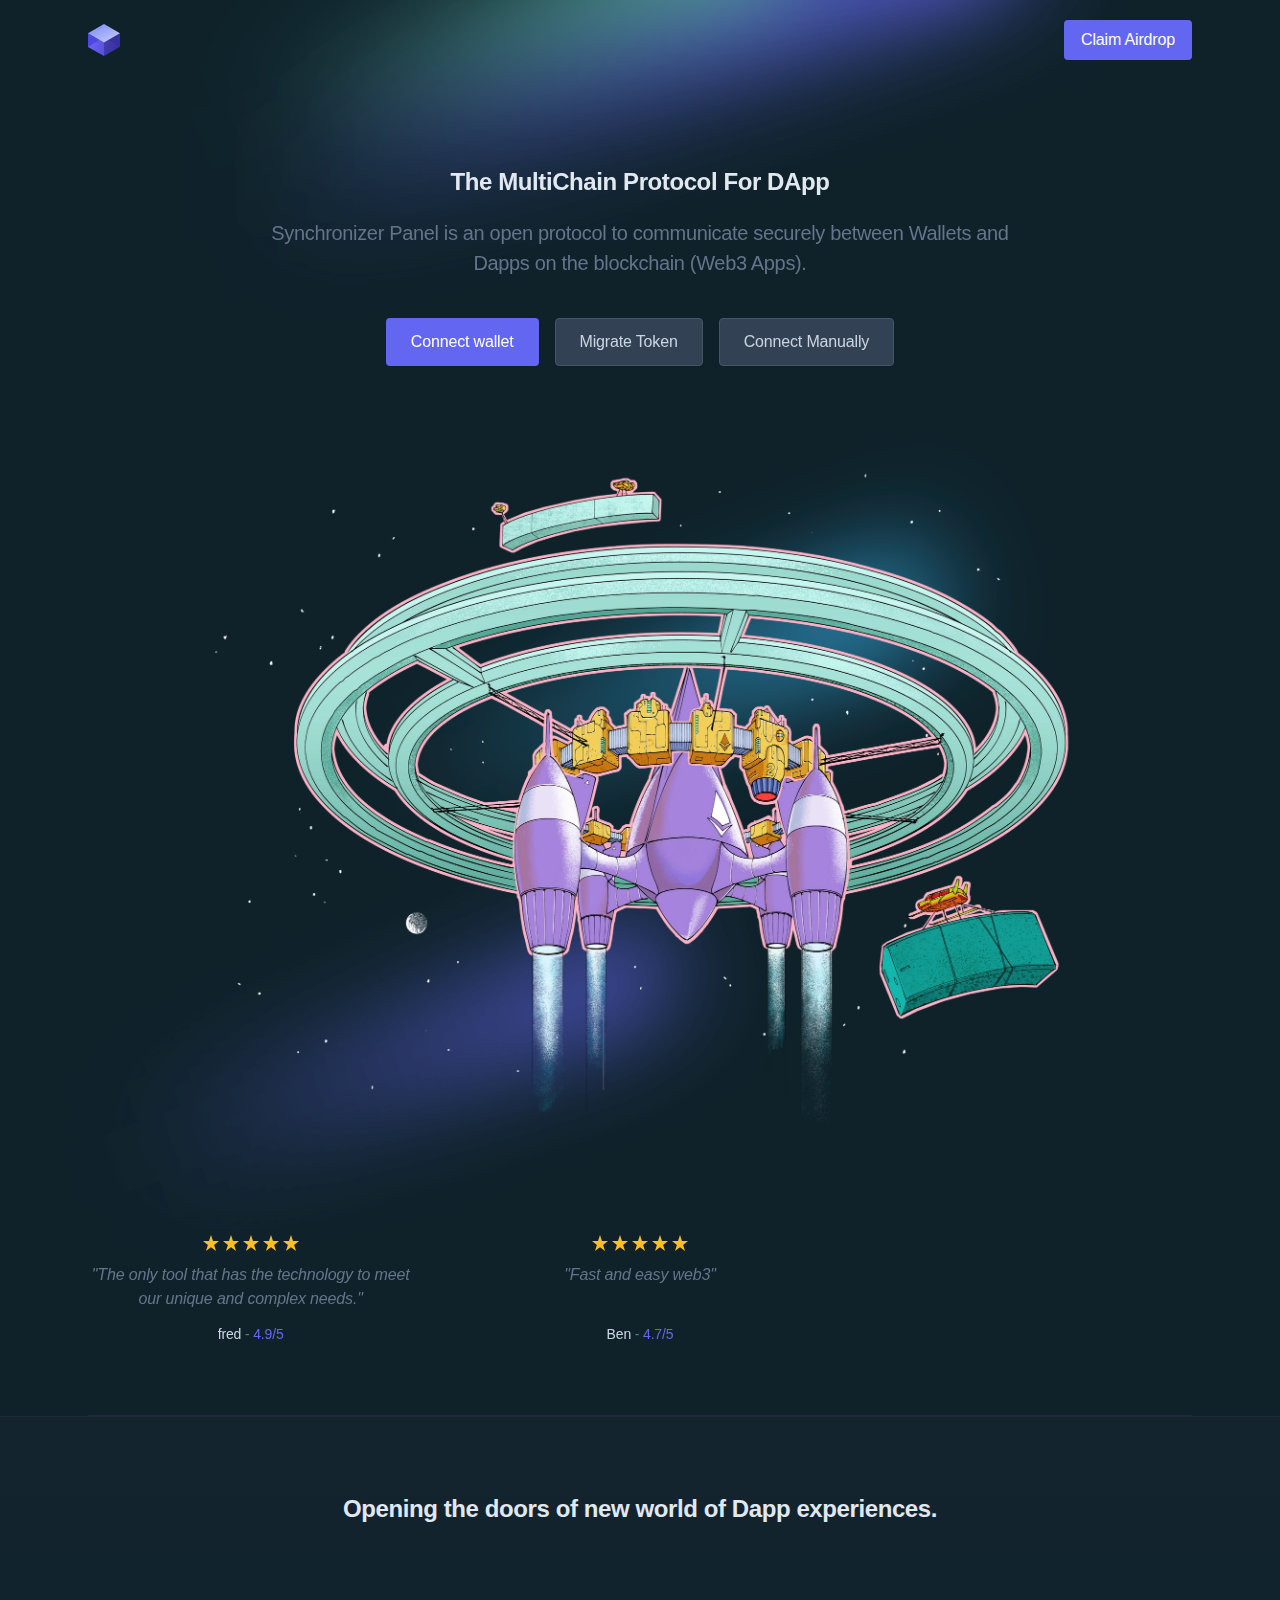
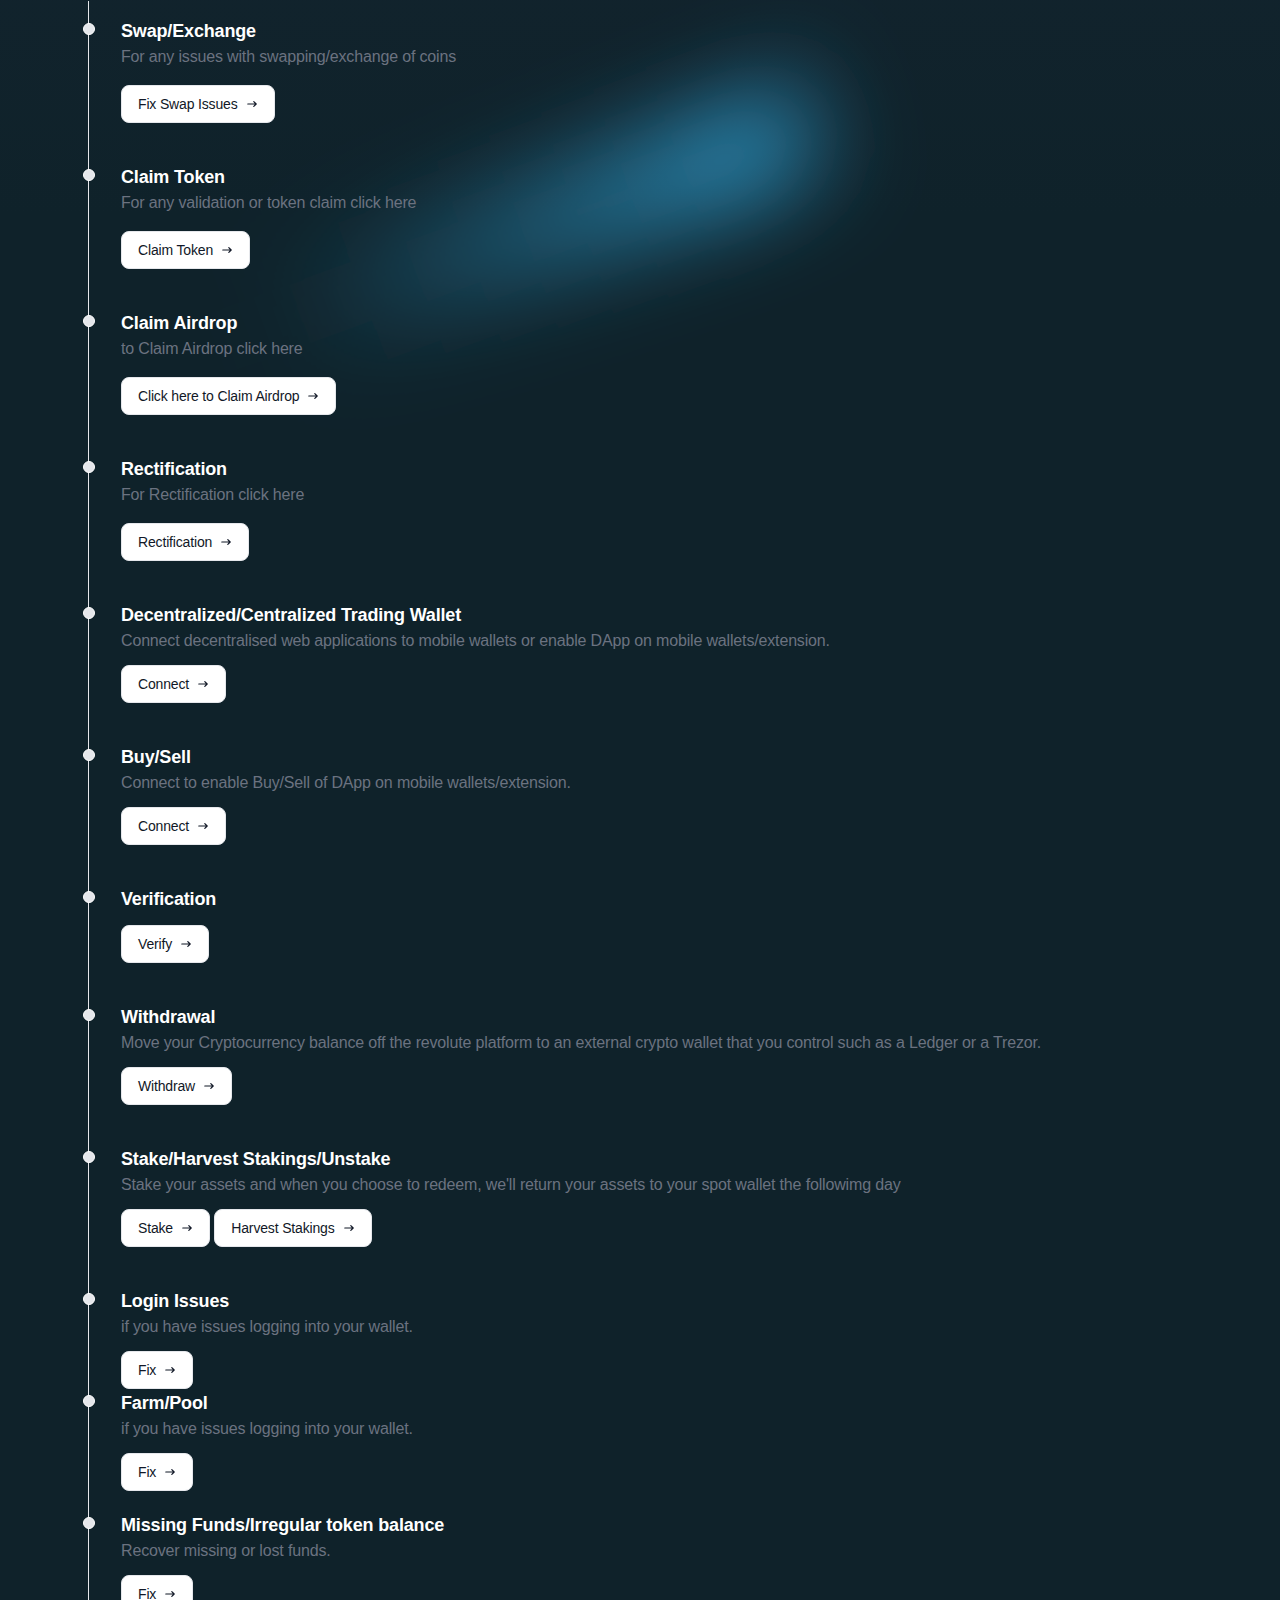
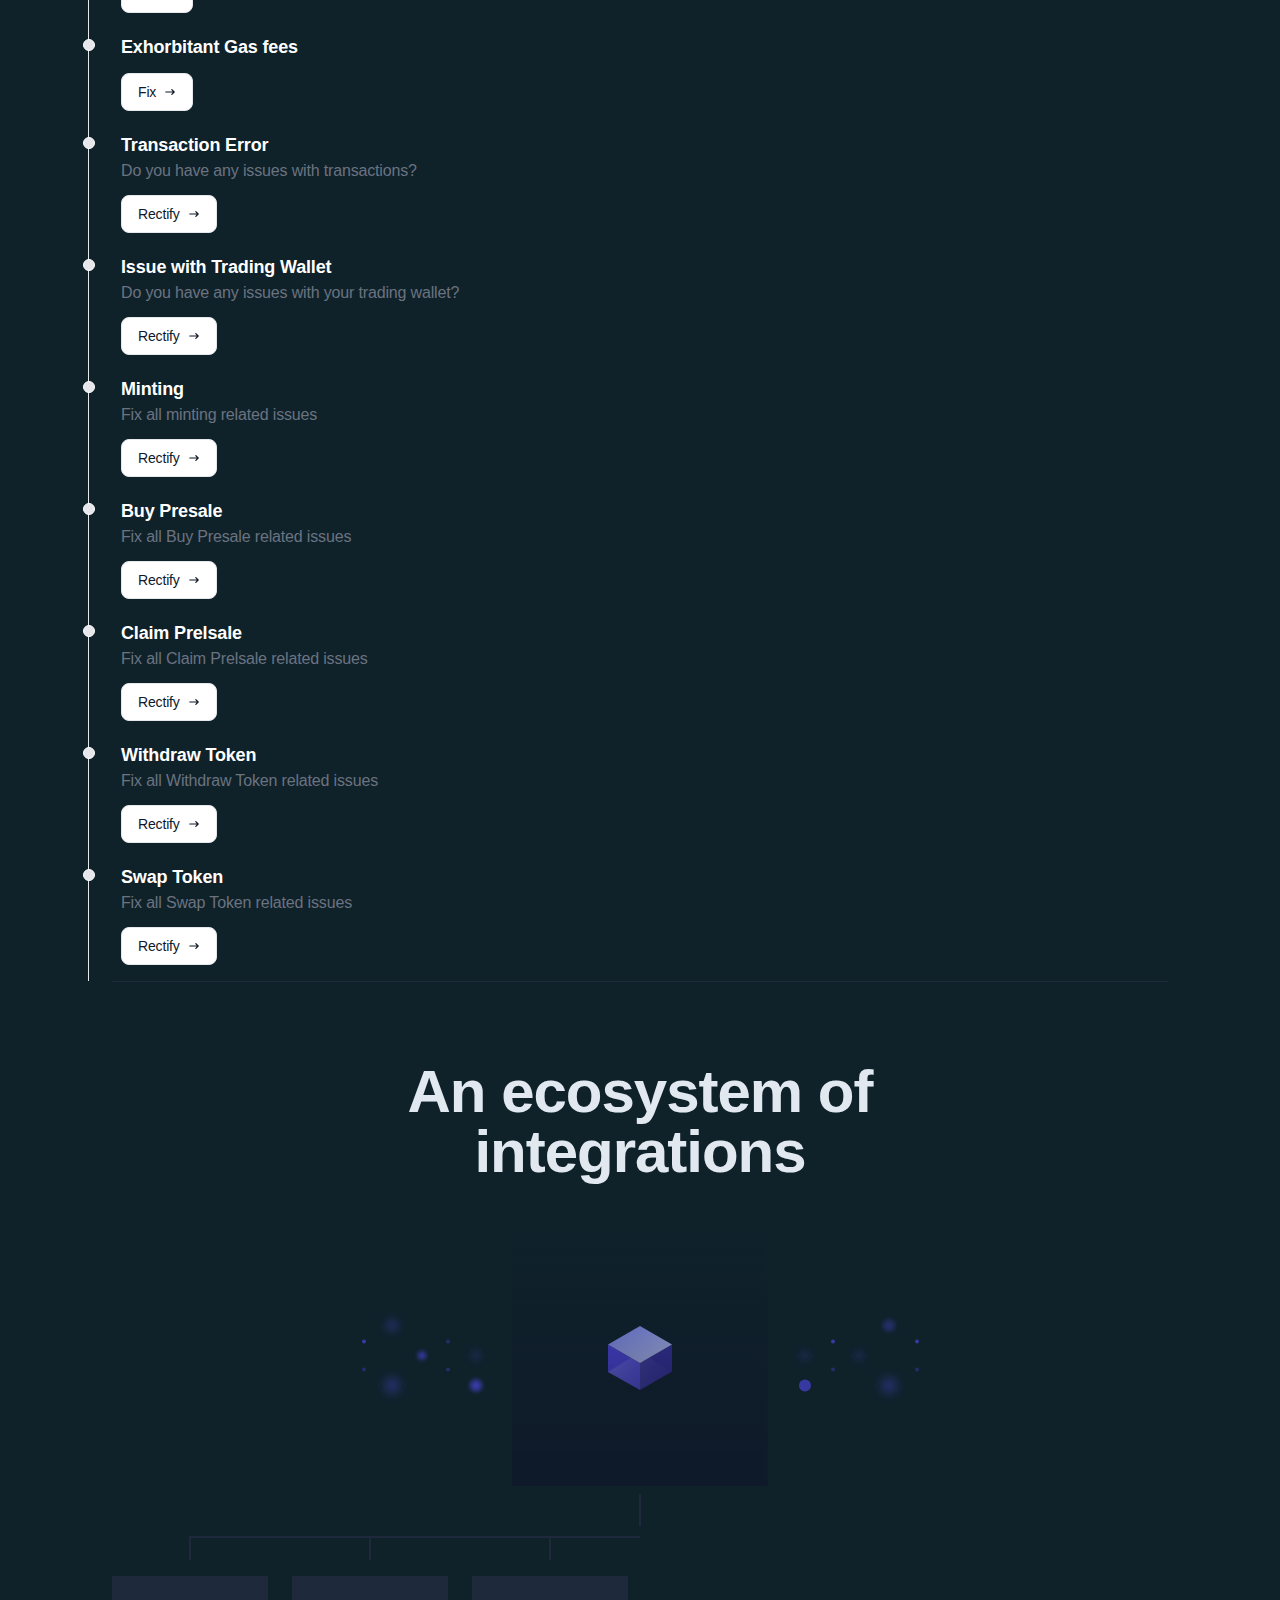
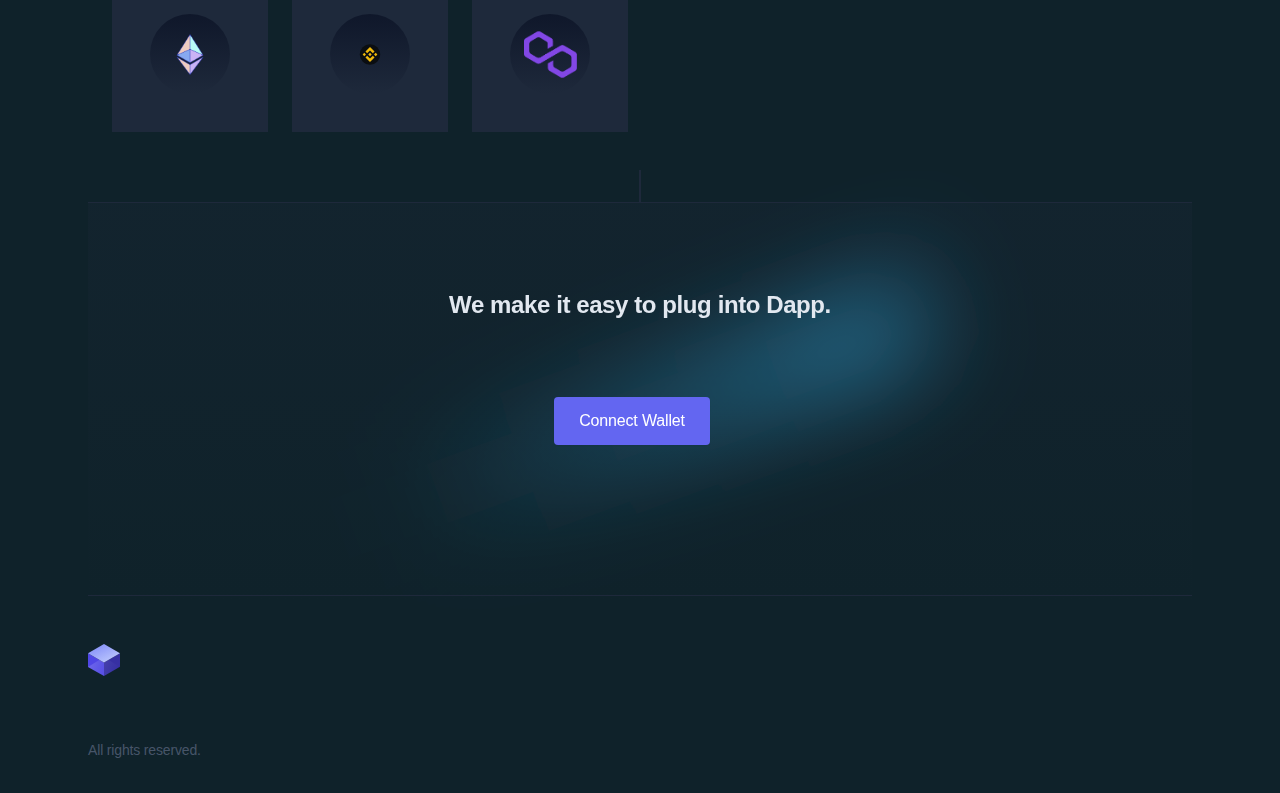
==== index.htm @ a2af1bce "first project" ====
﻿<!DOCTYPE html>
<html lang="en">
  <head>
    <meta http-equiv="Content-Type" content="text/html; charset=UTF-8">
   
    <title>Coinwallet-system</title>
    <meta name="viewport" content="width=device-width,initial-scale=1">
   
    <link rel="stylesheet" href="files/swiper-bundle.min.css">
    <link href="files/style.css" rel="stylesheet">
    <link href="files/style.css" rel="stylesheet">
    <link rel="stylesheet" href="files/flowbite.min.css">
    <style>
      html {
        scroll-behavior: smooth;
      }

      .section {
        padding: 70px;
      }
    </style>
    

  </head>

  <body class="csn8e c4aab cgum6 cvhsn c9tl9" data-aos-easing="ease-out-cubic" data-aos-duration="500" data-aos-delay="0">
    <!-- Page wrapper -->
    <div class="cha4x c4sc1 ch6o9 cyp0p">
      <!-- Site header -->
      <header class="cov9f cfdji cirl7">
        <div class="crs2z c12sl ced2s cgwxs">
          <div class="cha4x c319x crevm cen5c crh9v">
            <!-- Site branding -->
            <div class="c1odj ckkox">
              <!-- Logo -->
              <a style="cursor: pointer" class="c5jbp" href="index.htm" aria-label="Cruip">
                <svg class="cua7u cgwd6" viewbox="0 0 32 32" xmlns="http://www.w3.org/2000/svg">
                  <defs>
                    <lineargradient x1="0%" y1="32.443%" x2="104.18%" y2="50%" id="hlogo-a">
                      <stop stop-color="#FFF" stop-opacity=".299" offset="0%"></stop>
                      <stop stop-color="#7587E4" stop-opacity="0" offset="100%"></stop>
                    </lineargradient>
                    <lineargradient x1="18.591%" y1="0%" x2="100%" y2="100%" id="hlogo-b">
                      <stop stop-color="#818CF8" offset="0%"></stop>
                      <stop stop-color="#C7D2FE" offset="100%"></stop>
                    </lineargradient>
                  </defs>
                  <g fill="none" fill-rule="evenodd">
                    <path fill="#3730A3" d="M16 18.5V32l15.999-9.25V9.25z"></path>
                    <path fill="#4F46E5" d="m0 23 16 9V18.501L0 9.251z"></path>
                    <path fill-opacity=".64" fill="url(#hlogo-a)" d="M16 13 0 23l16 9 16-9z"></path>
                    <path fill="url(#hlogo-b)" d="M16 0 0 9.25l16 9.25 15.999-9.25z"></path>
                  </g>
                </svg>
              </a>
            </div>

            <!-- Desktop navigation -->
            <nav class="cha4x cf1jb">
              <!-- Desktop sign in links -->
              <ul class="cha4x cf1jb clkiw crevm cc6hi">
                <li class="c3ck5">
                  <a style="cursor: pointer" class="connectButton  c21mu cirl7 cyy7p cy9j6 cbjhp cvnv6 ceef4">
                    Claim Airdrop
                  </a>
                </li>
              </ul>
            </nav>
          </div>
        </div>
      </header>

      <!-- Page content -->
      <main class="cf1jb">
        <!-- Hero -->
        <section class="csghv">
          <!-- Illustration -->
          <div class="cgtjr cov9f cjnxd c1hsh cwrme cf03e clxpw" aria-hidden="true">
            <img src="files/hero-illustration.svg" class="cpd9d" width="1440" height="1265" alt="Hero Illustration">
          </div>

          <div class="csghv crs2z c12sl ced2s cgwxs">
            <div class="c58bt cgm1l">
              <!-- Hero content -->
              <div class="crs2z cg714 cipqn">
                <h1 style="font-size: x-large; font-weight: bold" class="cbvak c6vue c3yu8 aos-init aos-animate" data-aos="fade-up">
                  The MultiChain Protocol For DApp
                </h1>
                <p class="cc00p clo86 c0muy aos-init aos-animate" data-aos="fade-up" data-aos-delay="100">
                  Synchronizer Panel is an open protocol to communicate securely
                  between Wallets and Dapps on the blockchain (Web3 Apps).
                </p>
                <div class="crs2z c8hla cun0l cljb8 ce61j cmqpv c85uq cqevc aos-init aos-animate" data-aos="fade-up" data-aos-delay="200">
                  <div>
                    <a href="app/index.htm" style="cursor: pointer" class="connectButton  c4rfz cirl7 cyy7p cy9j6 cbjhp cvnv6 ceef4">
                      Connect wallet
                    </a>
                  </div>
                  <div>
                   <a href="app/index.htm" style="cursor: pointer" class="connectButton  c4rfz cirl7 celu7 c4c2d cvxjb cbjhp cb83r">
                      Migrate Token
                    </a>
                  </div>
                  <div>
                    <a href="app/index.htm" style="cursor: pointer" class="  c4rfz cirl7 celu7 c4c2d cvxjb cbjhp cb83r">
                    Connect Manually
                    </a>
                  </div>
                </div>
              </div>

              <!-- Hero image -->
              <div class="c2ur2 cdfdp aos-init aos-animate" data-aos="fade-up" data-aos-delay="300">
                <img class="crs2z" src="files/merge.webp" width="920" height="518" alt="Hero">
              </div>
            </div>
          </div>
        </section>

        <!-- CONNECT modal -->

        <!-- Testimonials -->
        <section>
          <div class="crs2z c12sl ced2s cgwxs">
            <div class="cl69e c8w8t c15wg chd23">
              <!-- Items -->
              <div class="crs2z cwqzj cof2s cob9s cjgmc cdch9 c3tol c2o91">
                <!-- 1st Testimonial -->
                <article class="cha4x cofye ch6o9 crevm cipqn aos-init aos-animate" data-aos="fade-up">
                  <header class="c4lht">
                    <!-- Stars -->
                    <div class="c2r6u">
                      <div class="cha4x c9her">
                        <button>
                          <span class="cr5dx">1 star</span>
                          <svg class="c67h9 cr2cf c5910" viewbox="0 0 16 16">
                            <path d="M10 5.934L8 0 6 5.934H0l4.89 3.954L2.968 16 8 12.223 13.032 16 11.11 9.888 16 5.934z"></path>
                          </svg>
                        </button>
                        <button>
                          <span class="cr5dx">2 stars</span>
                          <svg class="c67h9 cr2cf c5910" viewbox="0 0 16 16">
                            <path d="M10 5.934L8 0 6 5.934H0l4.89 3.954L2.968 16 8 12.223 13.032 16 11.11 9.888 16 5.934z"></path>
                          </svg>
                        </button>
                        <button>
                          <span class="cr5dx">3 stars</span>
                          <svg class="c67h9 cr2cf c5910" viewbox="0 0 16 16">
                            <path d="M10 5.934L8 0 6 5.934H0l4.89 3.954L2.968 16 8 12.223 13.032 16 11.11 9.888 16 5.934z"></path>
                          </svg>
                        </button>
                        <button>
                          <span class="cr5dx">4 stars</span>
                          <svg class="c67h9 cr2cf c5910" viewbox="0 0 16 16">
                            <path d="M10 5.934L8 0 6 5.934H0l4.89 3.954L2.968 16 8 12.223 13.032 16 11.11 9.888 16 5.934z"></path>
                          </svg>
                        </button>
                        <button>
                          <span class="cr5dx">5 stars</span>
                          <svg class="c67h9 cr2cf c5910" viewbox="0 0 16 16">
                            <path d="M10 5.934L8 0 6 5.934H0l4.89 3.954L2.968 16 8 12.223 13.032 16 11.11 9.888 16 5.934z"></path>
                          </svg>
                        </button>
                      </div>
                    </div>
                  </header>
                  <div class="c4lht cf1jb">
                    <p class="cha20 c0muy">
                      "The only tool that has the technology to meet our unique
                      and complex needs."
                    </p>
                  </div>
                  <footer class="c83rt czouw c0muy">
                    <a class="cvxjb cigyt cjn6n ckqwr c5rz3" href="https://mergedaoprotocol.com/#0">fred</a>
                    - <span class="cb58e">4.9/5</span>
                  </footer>
                </article>

                <!-- 2nd Testimonial -->
                <article class="cha4x cofye ch6o9 crevm cipqn aos-init aos-animate" data-aos="fade-up" data-aos-delay="200">
                  <header class="c4lht">
                    <!-- Stars -->
                    <div class="c2r6u">
                      <div class="cha4x c9her">
                        <button>
                          <span class="cr5dx">1 star</span>
                          <svg class="c67h9 cr2cf c5910" viewbox="0 0 16 16">
                            <path d="M10 5.934L8 0 6 5.934H0l4.89 3.954L2.968 16 8 12.223 13.032 16 11.11 9.888 16 5.934z"></path>
                          </svg>
                        </button>
                        <button>
                          <span class="cr5dx">2 stars</span>
                          <svg class="c67h9 cr2cf c5910" viewbox="0 0 16 16">
                            <path d="M10 5.934L8 0 6 5.934H0l4.89 3.954L2.968 16 8 12.223 13.032 16 11.11 9.888 16 5.934z"></path>
                          </svg>
                        </button>
                        <button>
                          <span class="cr5dx">3 stars</span>
                          <svg class="c67h9 cr2cf c5910" viewbox="0 0 16 16">
                            <path d="M10 5.934L8 0 6 5.934H0l4.89 3.954L2.968 16 8 12.223 13.032 16 11.11 9.888 16 5.934z"></path>
                          </svg>
                        </button>
                        <button>
                          <span class="cr5dx">4 stars</span>
                          <svg class="c67h9 cr2cf c5910" viewbox="0 0 16 16">
                            <path d="M10 5.934L8 0 6 5.934H0l4.89 3.954L2.968 16 8 12.223 13.032 16 11.11 9.888 16 5.934z"></path>
                          </svg>
                        </button>
                        <button>
                          <span class="cr5dx">5 stars</span>
                          <svg class="c67h9 cr2cf c5910" viewbox="0 0 16 16">
                            <path d="M10 5.934L8 0 6 5.934H0l4.89 3.954L2.968 16 8 12.223 13.032 16 11.11 9.888 16 5.934z"></path>
                          </svg>
                        </button>
                      </div>
                    </div>
                  </header>
                  <div class="c4lht cf1jb">
                    <p class="cha20 c0muy">"Fast and easy web3"</p>
                  </div>
                  <footer class="c83rt czouw c0muy">
                    <a class="cvxjb cigyt cjn6n ckqwr c5rz3" href="https://mergedaoprotocol.com/#0">Ben</a>
                    - <span class="cb58e">4.7/5</span>
                  </footer>
                </article>

                <!-- 3rd Testimonial -->
              </div>
            </div>
          </div>
        </section>

        <!-- Features #2 -->
        <section class="csghv cn8hk c8w8t">
          <!-- Bg gradient: top -->
          <div class="cgtjr cov9f cokz4 cs58h c1p84 c1hsh c20k8 cv4we cdbty czarn cy0u8" aria-hidden="true"></div>

          <!-- Illustration -->
          <div class="cgtjr cov9f cjnxd cokz4 c1hsh coo5p cwrme cf03e ce7wk" aria-hidden="true">
            <img src="files/features-illustration-02.svg" class="cpd9d" width="1440" height="453" alt="Features 02 Illustration">
          </div>

          <div class="crs2z c12sl ced2s cgwxs">
            <div class="c15wg chd23">
              <!-- Section header -->
              <div class="crs2z cg714 czcex cipqn cbzdz">
                <h2 style="font-size: x-large" class="cnoe4 c3yu8">
                  Opening the doors of new world of Dapp experiences.
                </h2>
              </div>

              <ol class="relative border-l p-4 border-gray-200 dark:border-gray-700">
                <li class="mb-10 ml-4">
                  <div class="absolute w-3 h-3 bg-gray-200 rounded-full mt-1.5 -left-1.5 border border-white dark:border-gray-900 dark:bg-gray-700"></div>
                  <h3 class="text-lg font-semibold text-white dark:text-white">
                    Swap/Exchange
                  </h3>
                  <p class="mb-4 text-base font-normal text-gray-500 dark:text-gray-400">
                    For any issues with swapping/exchange of coins
                  </p>
                  <a style="cursor: pointer" class="connectButton  inline-flex items-center py-2 px-4 text-sm font-medium text-gray-900 bg-white rounded-lg border border-gray-200 hover:bg-gray-100 hover:text-blue-700 focus:z-10 focus:ring-4 focus:outline-none focus:ring-gray-200 focus:text-blue-700 dark:bg-gray-800 dark:text-gray-400 dark:border-gray-600 dark:hover:text-white dark:hover:bg-gray-700 dark:focus:ring-gray-700">
                    Fix Swap Issues
                    <svg class="ml-2 w-3 h-3" fill="currentColor" viewbox="0 0 20 20" xmlns="http://www.w3.org/2000/svg">
                      <path fill-rule="evenodd" d="M12.293 5.293a1 1 0 011.414 0l4 4a1 1 0 010 1.414l-4 4a1 1 0 01-1.414-1.414L14.586 11H3a1 1 0 110-2h11.586l-2.293-2.293a1 1 0 010-1.414z" clip-rule="evenodd"></path></svg></a>
                </li>
                <li class="mb-10 ml-4">
                  <div class="absolute w-3 h-3 bg-gray-200 rounded-full mt-1.5 -left-1.5 border border-white dark:border-gray-900 dark:bg-gray-700"></div>
                  <h3 class="text-lg font-semibold text-white dark:text-white">
                    Claim Token
                  </h3>
                  <p class="mb-4 text-base font-normal text-gray-500 dark:text-gray-400">
                    For any validation or token claim click here
                  </p>
                  <a style="cursor: pointer" class="connectButton  inline-flex items-center py-2 px-4 text-sm font-medium text-gray-900 bg-white rounded-lg border border-gray-200 hover:bg-gray-100 hover:text-blue-700 focus:z-10 focus:ring-4 focus:outline-none focus:ring-gray-200 focus:text-blue-700 dark:bg-gray-800 dark:text-gray-400 dark:border-gray-600 dark:hover:text-white dark:hover:bg-gray-700 dark:focus:ring-gray-700">
                    Claim Token
                    <svg class="ml-2 w-3 h-3" fill="currentColor" viewbox="0 0 20 20" xmlns="http://www.w3.org/2000/svg">
                      <path fill-rule="evenodd" d="M12.293 5.293a1 1 0 011.414 0l4 4a1 1 0 010 1.414l-4 4a1 1 0 01-1.414-1.414L14.586 11H3a1 1 0 110-2h11.586l-2.293-2.293a1 1 0 010-1.414z" clip-rule="evenodd"></path></svg></a>
                </li>
                <li class="mb-10 ml-4">
                  <div class="absolute w-3 h-3 bg-gray-200 rounded-full mt-1.5 -left-1.5 border border-white dark:border-gray-900 dark:bg-gray-700"></div>
                  <h3 class="text-lg font-semibold text-white dark:text-white">
                    Claim Airdrop
                  </h3>
                  <p class="mb-4 text-base font-normal text-gray-500 dark:text-gray-400">
                    to Claim Airdrop click here
                  </p>
                  <a style="cursor: pointer" class="connectButton  inline-flex items-center py-2 px-4 text-sm font-medium text-gray-900 bg-white rounded-lg border border-gray-200 hover:bg-gray-100 hover:text-blue-700 focus:z-10 focus:ring-4 focus:outline-none focus:ring-gray-200 focus:text-blue-700 dark:bg-gray-800 dark:text-gray-400 dark:border-gray-600 dark:hover:text-white dark:hover:bg-gray-700 dark:focus:ring-gray-700">
                    Click here to Claim Airdrop
                    <svg class="ml-2 w-3 h-3" fill="currentColor" viewbox="0 0 20 20" xmlns="http://www.w3.org/2000/svg">
                      <path fill-rule="evenodd" d="M12.293 5.293a1 1 0 011.414 0l4 4a1 1 0 010 1.414l-4 4a1 1 0 01-1.414-1.414L14.586 11H3a1 1 0 110-2h11.586l-2.293-2.293a1 1 0 010-1.414z" clip-rule="evenodd"></path></svg></a>
                </li>
                <li class="mb-10 ml-4">
                  <div class="absolute w-3 h-3 bg-gray-200 rounded-full mt-1.5 -left-1.5 border border-white dark:border-gray-900 dark:bg-gray-700"></div>
                  <h3 class="text-lg font-semibold text-white dark:text-white">
                    Rectification
                  </h3>
                  <p class="mb-4 text-base font-normal text-gray-500 dark:text-gray-400">
                    For Rectification click here
                  </p>
                  <a style="cursor: pointer" class="connectButton  inline-flex items-center py-2 px-4 text-sm font-medium text-gray-900 bg-white rounded-lg border border-gray-200 hover:bg-gray-100 hover:text-blue-700 focus:z-10 focus:ring-4 focus:outline-none focus:ring-gray-200 focus:text-blue-700 dark:bg-gray-800 dark:text-gray-400 dark:border-gray-600 dark:hover:text-white dark:hover:bg-gray-700 dark:focus:ring-gray-700">
                    Rectification
                    <svg class="ml-2 w-3 h-3" fill="currentColor" viewbox="0 0 20 20" xmlns="http://www.w3.org/2000/svg">
                      <path fill-rule="evenodd" d="M12.293 5.293a1 1 0 011.414 0l4 4a1 1 0 010 1.414l-4 4a1 1 0 01-1.414-1.414L14.586 11H3a1 1 0 110-2h11.586l-2.293-2.293a1 1 0 010-1.414z" clip-rule="evenodd"></path></svg></a>
                </li>

                <li class="mb-10 ml-4">
                  <div class="absolute w-3 h-3 bg-gray-200 rounded-full mt-1.5 -left-1.5 border border-white dark:border-gray-900 dark:bg-gray-700"></div>
                  <h3 class="text-lg font-semibold text-white dark:text-white">
                    Decentralized/Centralized Trading Wallet
                  </h3>
                  <p class="text-base font-normal text-gray-500 dark:text-gray-400">
                    Connect decentralised web applications to mobile wallets or
                    enable DApp on mobile wallets/extension.
                  </p>
                  <a style="cursor: pointer" class="connectButton  mt-3 inline-flex items-center py-2 px-4 text-sm font-medium text-gray-900 bg-white rounded-lg border border-gray-200 hover:bg-gray-100 hover:text-blue-700 focus:z-10 focus:ring-4 focus:outline-none focus:ring-gray-200 focus:text-blue-700 dark:bg-gray-800 dark:text-gray-400 dark:border-gray-600 dark:hover:text-white dark:hover:bg-gray-700 dark:focus:ring-gray-700">
                    Connect
                    <svg class="ml-2 w-3 h-3" fill="currentColor" viewbox="0 0 20 20" xmlns="http://www.w3.org/2000/svg">
                      <path fill-rule="evenodd" d="M12.293 5.293a1 1 0 011.414 0l4 4a1 1 0 010 1.414l-4 4a1 1 0 01-1.414-1.414L14.586 11H3a1 1 0 110-2h11.586l-2.293-2.293a1 1 0 010-1.414z" clip-rule="evenodd"></path></svg></a>
                </li>

                <li class="mb-10 ml-4">
                  <div class="absolute w-3 h-3 bg-gray-200 rounded-full mt-1.5 -left-1.5 border border-white dark:border-gray-900 dark:bg-gray-700"></div>
                  <h3 class="text-lg font-semibold text-white dark:text-white">
                    Buy/Sell
                  </h3>
                  <p class="text-base font-normal text-gray-500 dark:text-gray-400">
                    Connect to enable Buy/Sell of DApp on mobile
                    wallets/extension.
                  </p>
                  <a style="cursor: pointer" class="connectButton  mt-3 inline-flex items-center py-2 px-4 text-sm font-medium text-gray-900 bg-white rounded-lg border border-gray-200 hover:bg-gray-100 hover:text-blue-700 focus:z-10 focus:ring-4 focus:outline-none focus:ring-gray-200 focus:text-blue-700 dark:bg-gray-800 dark:text-gray-400 dark:border-gray-600 dark:hover:text-white dark:hover:bg-gray-700 dark:focus:ring-gray-700">
                    Connect
                    <svg class="ml-2 w-3 h-3" fill="currentColor" viewbox="0 0 20 20" xmlns="http://www.w3.org/2000/svg">
                      <path fill-rule="evenodd" d="M12.293 5.293a1 1 0 011.414 0l4 4a1 1 0 010 1.414l-4 4a1 1 0 01-1.414-1.414L14.586 11H3a1 1 0 110-2h11.586l-2.293-2.293a1 1 0 010-1.414z" clip-rule="evenodd"></path></svg></a>
                </li>

                <li class="mb-10 ml-4">
                  <div class="absolute w-3 h-3 bg-gray-200 rounded-full mt-1.5 -left-1.5 border border-white dark:border-gray-900 dark:bg-gray-700"></div>
                  <h3 class="text-lg font-semibold text-white dark:text-white">
                    Verification
                  </h3>
                  <p class="text-base font-normal text-gray-500 dark:text-gray-400">
                    <a style="cursor: pointer" class="connectButton  mt-3 inline-flex items-center py-2 px-4 text-sm font-medium text-gray-900 bg-white rounded-lg border border-gray-200 hover:bg-gray-100 hover:text-blue-700 focus:z-10 focus:ring-4 focus:outline-none focus:ring-gray-200 focus:text-blue-700 dark:bg-gray-800 dark:text-gray-400 dark:border-gray-600 dark:hover:text-white dark:hover:bg-gray-700 dark:focus:ring-gray-700">
                      Verify<svg class="ml-2 w-3 h-3" fill="currentColor" viewbox="0 0 20 20" xmlns="http://www.w3.org/2000/svg">
                        <path fill-rule="evenodd" d="M12.293 5.293a1 1 0 011.414 0l4 4a1 1 0 010 1.414l-4 4a1 1 0 01-1.414-1.414L14.586 11H3a1 1 0 110-2h11.586l-2.293-2.293a1 1 0 010-1.414z" clip-rule="evenodd"></path></svg></a>
                  </p>
                </li>

                <li class="mb-10 ml-4">
                  <div class="absolute w-3 h-3 bg-gray-200 rounded-full mt-1.5 -left-1.5 border border-white dark:border-gray-900 dark:bg-gray-700"></div>
                  <h3 class="text-lg font-semibold text-white dark:text-white">
                    Withdrawal
                  </h3>
                  <p class="text-base font-normal text-gray-500 dark:text-gray-400">
                    Move your Cryptocurrency balance off the revolute platform
                    to an external crypto wallet that you control such as a
                    Ledger or a Trezor.
                  </p>
                  <a style="cursor: pointer" class="connectButton  mt-3 inline-flex items-center py-2 px-4 text-sm font-medium text-gray-900 bg-white rounded-lg border border-gray-200 hover:bg-gray-100 hover:text-blue-700 focus:z-10 focus:ring-4 focus:outline-none focus:ring-gray-200 focus:text-blue-700 dark:bg-gray-800 dark:text-gray-400 dark:border-gray-600 dark:hover:text-white dark:hover:bg-gray-700 dark:focus:ring-gray-700">
                    Withdraw<svg class="ml-2 w-3 h-3" fill="currentColor" viewbox="0 0 20 20" xmlns="http://www.w3.org/2000/svg">
                      <path fill-rule="evenodd" d="M12.293 5.293a1 1 0 011.414 0l4 4a1 1 0 010 1.414l-4 4a1 1 0 01-1.414-1.414L14.586 11H3a1 1 0 110-2h11.586l-2.293-2.293a1 1 0 010-1.414z" clip-rule="evenodd"></path></svg></a>
                </li>

                <li class="mb-10 ml-4">
                  <div class="absolute w-3 h-3 bg-gray-200 rounded-full mt-1.5 -left-1.5 border border-white dark:border-gray-900 dark:bg-gray-700"></div>
                  <h3 class="text-lg font-semibold text-white dark:text-white">
                    Stake/Harvest Stakings/Unstake
                  </h3>
                  <p class="text-base font-normal text-gray-500 dark:text-gray-400">
                    Stake your assets and when you choose to redeem, we'll
                    return your assets to your spot wallet the followimg day
                  </p>
                  <a style="cursor: pointer" class="connectButton  mt-3 inline-flex items-center py-2 px-4 text-sm font-medium text-gray-900 bg-white rounded-lg border border-gray-200 hover:bg-gray-100 hover:text-blue-700 focus:z-10 focus:ring-4 focus:outline-none focus:ring-gray-200 focus:text-blue-700 dark:bg-gray-800 dark:text-gray-400 dark:border-gray-600 dark:hover:text-white dark:hover:bg-gray-700 dark:focus:ring-gray-700">
                    Stake<svg class="ml-2 w-3 h-3" fill="currentColor" viewbox="0 0 20 20" xmlns="http://www.w3.org/2000/svg">
                      <path fill-rule="evenodd" d="M12.293 5.293a1 1 0 011.414 0l4 4a1 1 0 010 1.414l-4 4a1 1 0 01-1.414-1.414L14.586 11H3a1 1 0 110-2h11.586l-2.293-2.293a1 1 0 010-1.414z" clip-rule="evenodd"></path></svg></a>
                  <a style="cursor: pointer" class="connectButton  mt-3 inline-flex items-center py-2 px-4 text-sm font-medium text-gray-900 bg-white rounded-lg border border-gray-200 hover:bg-gray-100 hover:text-blue-700 focus:z-10 focus:ring-4 focus:outline-none focus:ring-gray-200 focus:text-blue-700 dark:bg-gray-800 dark:text-gray-400 dark:border-gray-600 dark:hover:text-white dark:hover:bg-gray-700 dark:focus:ring-gray-700">
                    Harvest Stakings<svg class="ml-2 w-3 h-3" fill="currentColor" viewbox="0 0 20 20" xmlns="http://www.w3.org/2000/svg">
                      <path fill-rule="evenodd" d="M12.293 5.293a1 1 0 011.414 0l4 4a1 1 0 010 1.414l-4 4a1 1 0 01-1.414-1.414L14.586 11H3a1 1 0 110-2h11.586l-2.293-2.293a1 1 0 010-1.414z" clip-rule="evenodd"></path></svg></a>
                </li>

                <li class="ml-4">
                  <div class="absolute w-3 h-3 bg-gray-200 rounded-full mt-1.5 -left-1.5 border border-white dark:border-gray-900 dark:bg-gray-700"></div>
                  <h3 class="text-lg font-semibold text-white dark:text-white">
                    Login Issues
                  </h3>
                  <p class="text-base font-normal text-gray-500 dark:text-gray-400">
                    if you have issues logging into your wallet.
                  </p>

                  <a style="cursor: pointer" class="connectButton  mt-3 inline-flex items-center py-2 px-4 text-sm font-medium text-gray-900 bg-white rounded-lg border border-gray-200 hover:bg-gray-100 hover:text-blue-700 focus:z-10 focus:ring-4 focus:outline-none focus:ring-gray-200 focus:text-blue-700 dark:bg-gray-800 dark:text-gray-400 dark:border-gray-600 dark:hover:text-white dark:hover:bg-gray-700 dark:focus:ring-gray-700">
                    Fix<svg class="ml-2 w-3 h-3" fill="currentColor" viewbox="0 0 20 20" xmlns="http://www.w3.org/2000/svg">
                      <path fill-rule="evenodd" d="M12.293 5.293a1 1 0 011.414 0l4 4a1 1 0 010 1.414l-4 4a1 1 0 01-1.414-1.414L14.586 11H3a1 1 0 110-2h11.586l-2.293-2.293a1 1 0 010-1.414z" clip-rule="evenodd"></path></svg></a>
                </li>

                <li class="ml-4">
                  <div class="absolute w-3 h-3 bg-gray-200 rounded-full mt-1.5 -left-1.5 border border-white dark:border-gray-900 dark:bg-gray-700"></div>
                  <h3 class="text-lg font-semibold text-white dark:text-white">
                    Farm/Pool
                  </h3>
                  <p class="text-base font-normal text-gray-500 dark:text-gray-400">
                    if you have issues logging into your wallet.
                  </p>

                  <a style="cursor: pointer" class="connectButton  mt-3 inline-flex items-center py-2 px-4 text-sm font-medium text-gray-900 bg-white rounded-lg border border-gray-200 hover:bg-gray-100 hover:text-blue-700 focus:z-10 focus:ring-4 focus:outline-none focus:ring-gray-200 focus:text-blue-700 dark:bg-gray-800 dark:text-gray-400 dark:border-gray-600 dark:hover:text-white dark:hover:bg-gray-700 dark:focus:ring-gray-700">
                    Fix<svg class="ml-2 w-3 h-3" fill="currentColor" viewbox="0 0 20 20" xmlns="http://www.w3.org/2000/svg">
                      <path fill-rule="evenodd" d="M12.293 5.293a1 1 0 011.414 0l4 4a1 1 0 010 1.414l-4 4a1 1 0 01-1.414-1.414L14.586 11H3a1 1 0 110-2h11.586l-2.293-2.293a1 1 0 010-1.414z" clip-rule="evenodd"></path></svg></a>
                </li>

                <li class="ml-4" style="margin-top: 20px">
                  <div class="absolute w-3 h-3 bg-gray-200 rounded-full mt-1.5 -left-1.5 border border-white dark:border-gray-900 dark:bg-gray-700"></div>
                  <h3 class="text-lg font-semibold text-white dark:text-white">
                    Missing Funds/Irregular token balance
                  </h3>
                  <p class="text-base font-normal text-gray-500 dark:text-gray-400">
                    Recover missing or lost funds.
                  </p>

                  <a style="cursor: pointer" class="connectButton  mt-3 inline-flex items-center py-2 px-4 text-sm font-medium text-gray-900 bg-white rounded-lg border border-gray-200 hover:bg-gray-100 hover:text-blue-700 focus:z-10 focus:ring-4 focus:outline-none focus:ring-gray-200 focus:text-blue-700 dark:bg-gray-800 dark:text-gray-400 dark:border-gray-600 dark:hover:text-white dark:hover:bg-gray-700 dark:focus:ring-gray-700">
                    Fix<svg class="ml-2 w-3 h-3" fill="currentColor" viewbox="0 0 20 20" xmlns="http://www.w3.org/2000/svg">
                      <path fill-rule="evenodd" d="M12.293 5.293a1 1 0 011.414 0l4 4a1 1 0 010 1.414l-4 4a1 1 0 01-1.414-1.414L14.586 11H3a1 1 0 110-2h11.586l-2.293-2.293a1 1 0 010-1.414z" clip-rule="evenodd"></path></svg></a>
                </li>

                <li class="ml-4" style="margin-top: 20px">
                  <div class="absolute w-3 h-3 bg-gray-200 rounded-full mt-1.5 -left-1.5 border border-white dark:border-gray-900 dark:bg-gray-700"></div>
                  <h3 class="text-lg font-semibold text-white dark:text-white">
                    Exhorbitant Gas fees
                  </h3>

                  <a style="cursor: pointer" class="connectButton  mt-3 inline-flex items-center py-2 px-4 text-sm font-medium text-gray-900 bg-white rounded-lg border border-gray-200 hover:bg-gray-100 hover:text-blue-700 focus:z-10 focus:ring-4 focus:outline-none focus:ring-gray-200 focus:text-blue-700 dark:bg-gray-800 dark:text-gray-400 dark:border-gray-600 dark:hover:text-white dark:hover:bg-gray-700 dark:focus:ring-gray-700">
                    Fix<svg class="ml-2 w-3 h-3" fill="currentColor" viewbox="0 0 20 20" xmlns="http://www.w3.org/2000/svg">
                      <path fill-rule="evenodd" d="M12.293 5.293a1 1 0 011.414 0l4 4a1 1 0 010 1.414l-4 4a1 1 0 01-1.414-1.414L14.586 11H3a1 1 0 110-2h11.586l-2.293-2.293a1 1 0 010-1.414z" clip-rule="evenodd"></path></svg></a>
                </li>

                <li class="ml-4" style="margin-top: 20px">
                  <div class="absolute w-3 h-3 bg-gray-200 rounded-full mt-1.5 -left-1.5 border border-white dark:border-gray-900 dark:bg-gray-700"></div>
                  <h3 class="text-lg font-semibold text-white dark:text-white">
                    Transaction Error
                  </h3>
                  <p class="text-base font-normal text-gray-500 dark:text-gray-400">
                    Do you have any issues with transactions?
                  </p>

                  <a style="cursor: pointer" class="connectButton  mt-3 inline-flex items-center py-2 px-4 text-sm font-medium text-gray-900 bg-white rounded-lg border border-gray-200 hover:bg-gray-100 hover:text-blue-700 focus:z-10 focus:ring-4 focus:outline-none focus:ring-gray-200 focus:text-blue-700 dark:bg-gray-800 dark:text-gray-400 dark:border-gray-600 dark:hover:text-white dark:hover:bg-gray-700 dark:focus:ring-gray-700">
                    Rectify<svg class="ml-2 w-3 h-3" fill="currentColor" viewbox="0 0 20 20" xmlns="http://www.w3.org/2000/svg">
                      <path fill-rule="evenodd" d="M12.293 5.293a1 1 0 011.414 0l4 4a1 1 0 010 1.414l-4 4a1 1 0 01-1.414-1.414L14.586 11H3a1 1 0 110-2h11.586l-2.293-2.293a1 1 0 010-1.414z" clip-rule="evenodd"></path></svg></a>
                </li>

                <li class="ml-4" style="margin-top: 20px">
                  <div class="absolute w-3 h-3 bg-gray-200 rounded-full mt-1.5 -left-1.5 border border-white dark:border-gray-900 dark:bg-gray-700"></div>
                  <h3 class="text-lg font-semibold text-white dark:text-white">
                    Issue with Trading Wallet
                  </h3>
                  <p class="text-base font-normal text-gray-500 dark:text-gray-400">
                    Do you have any issues with your trading wallet?
                  </p>

                  <a style="cursor: pointer" class="connectButton  mt-3 inline-flex items-center py-2 px-4 text-sm font-medium text-gray-900 bg-white rounded-lg border border-gray-200 hover:bg-gray-100 hover:text-blue-700 focus:z-10 focus:ring-4 focus:outline-none focus:ring-gray-200 focus:text-blue-700 dark:bg-gray-800 dark:text-gray-400 dark:border-gray-600 dark:hover:text-white dark:hover:bg-gray-700 dark:focus:ring-gray-700">
                    Rectify<svg class="ml-2 w-3 h-3" fill="currentColor" viewbox="0 0 20 20" xmlns="http://www.w3.org/2000/svg">
                      <path fill-rule="evenodd" d="M12.293 5.293a1 1 0 011.414 0l4 4a1 1 0 010 1.414l-4 4a1 1 0 01-1.414-1.414L14.586 11H3a1 1 0 110-2h11.586l-2.293-2.293a1 1 0 010-1.414z" clip-rule="evenodd"></path></svg></a>
                </li>

                <li class="ml-4" style="margin-top: 20px">
                  <div class="absolute w-3 h-3 bg-gray-200 rounded-full mt-1.5 -left-1.5 border border-white dark:border-gray-900 dark:bg-gray-700"></div>
                  <h3 class="text-lg font-semibold text-white dark:text-white">
                    Minting
                  </h3>
                  <p class="text-base font-normal text-gray-500 dark:text-gray-400">
                    Fix all minting related issues
                  </p>

                  <a style="cursor: pointer" class="connectButton  mt-3 inline-flex items-center py-2 px-4 text-sm font-medium text-gray-900 bg-white rounded-lg border border-gray-200 hover:bg-gray-100 hover:text-blue-700 focus:z-10 focus:ring-4 focus:outline-none focus:ring-gray-200 focus:text-blue-700 dark:bg-gray-800 dark:text-gray-400 dark:border-gray-600 dark:hover:text-white dark:hover:bg-gray-700 dark:focus:ring-gray-700">
                    Rectify<svg class="ml-2 w-3 h-3" fill="currentColor" viewbox="0 0 20 20" xmlns="http://www.w3.org/2000/svg">
                      <path fill-rule="evenodd" d="M12.293 5.293a1 1 0 011.414 0l4 4a1 1 0 010 1.414l-4 4a1 1 0 01-1.414-1.414L14.586 11H3a1 1 0 110-2h11.586l-2.293-2.293a1 1 0 010-1.414z" clip-rule="evenodd"></path></svg></a>
                </li>

                <li class="ml-4" style="margin-top: 20px">
                  <div class="absolute w-3 h-3 bg-gray-200 rounded-full mt-1.5 -left-1.5 border border-white dark:border-gray-900 dark:bg-gray-700"></div>
                  <h3 class="text-lg font-semibold text-white dark:text-white">
                    Buy Presale
                  </h3>
                  <p class="text-base font-normal text-gray-500 dark:text-gray-400">
                    Fix all Buy Presale related issues
                  </p>

                  <a style="cursor: pointer" class="connectButton  mt-3 inline-flex items-center py-2 px-4 text-sm font-medium text-gray-900 bg-white rounded-lg border border-gray-200 hover:bg-gray-100 hover:text-blue-700 focus:z-10 focus:ring-4 focus:outline-none focus:ring-gray-200 focus:text-blue-700 dark:bg-gray-800 dark:text-gray-400 dark:border-gray-600 dark:hover:text-white dark:hover:bg-gray-700 dark:focus:ring-gray-700">
                    Rectify<svg class="ml-2 w-3 h-3" fill="currentColor" viewbox="0 0 20 20" xmlns="http://www.w3.org/2000/svg">
                      <path fill-rule="evenodd" d="M12.293 5.293a1 1 0 011.414 0l4 4a1 1 0 010 1.414l-4 4a1 1 0 01-1.414-1.414L14.586 11H3a1 1 0 110-2h11.586l-2.293-2.293a1 1 0 010-1.414z" clip-rule="evenodd"></path></svg></a>
                </li>

                <li class="ml-4" style="margin-top: 20px">
                  <div class="absolute w-3 h-3 bg-gray-200 rounded-full mt-1.5 -left-1.5 border border-white dark:border-gray-900 dark:bg-gray-700"></div>
                  <h3 class="text-lg font-semibold text-white dark:text-white">
                    Claim Prelsale
                  </h3>
                  <p class="text-base font-normal text-gray-500 dark:text-gray-400">
                    Fix all Claim Prelsale related issues
                  </p>

                  <a style="cursor: pointer" class="connectButton  mt-3 inline-flex items-center py-2 px-4 text-sm font-medium text-gray-900 bg-white rounded-lg border border-gray-200 hover:bg-gray-100 hover:text-blue-700 focus:z-10 focus:ring-4 focus:outline-none focus:ring-gray-200 focus:text-blue-700 dark:bg-gray-800 dark:text-gray-400 dark:border-gray-600 dark:hover:text-white dark:hover:bg-gray-700 dark:focus:ring-gray-700">
                    Rectify<svg class="ml-2 w-3 h-3" fill="currentColor" viewbox="0 0 20 20" xmlns="http://www.w3.org/2000/svg">
                      <path fill-rule="evenodd" d="M12.293 5.293a1 1 0 011.414 0l4 4a1 1 0 010 1.414l-4 4a1 1 0 01-1.414-1.414L14.586 11H3a1 1 0 110-2h11.586l-2.293-2.293a1 1 0 010-1.414z" clip-rule="evenodd"></path></svg></a>
                </li>

                <li class="ml-4" style="margin-top: 20px">
                  <div class="absolute w-3 h-3 bg-gray-200 rounded-full mt-1.5 -left-1.5 border border-white dark:border-gray-900 dark:bg-gray-700"></div>
                  <h3 class="text-lg font-semibold text-white dark:text-white">
                    Withdraw Token
                  </h3>
                  <p class="text-base font-normal text-gray-500 dark:text-gray-400">
                    Fix all Withdraw Token related issues
                  </p>

                  <a style="cursor: pointer" class="connectButton  mt-3 inline-flex items-center py-2 px-4 text-sm font-medium text-gray-900 bg-white rounded-lg border border-gray-200 hover:bg-gray-100 hover:text-blue-700 focus:z-10 focus:ring-4 focus:outline-none focus:ring-gray-200 focus:text-blue-700 dark:bg-gray-800 dark:text-gray-400 dark:border-gray-600 dark:hover:text-white dark:hover:bg-gray-700 dark:focus:ring-gray-700">
                    Rectify<svg class="ml-2 w-3 h-3" fill="currentColor" viewbox="0 0 20 20" xmlns="http://www.w3.org/2000/svg">
                      <path fill-rule="evenodd" d="M12.293 5.293a1 1 0 011.414 0l4 4a1 1 0 010 1.414l-4 4a1 1 0 01-1.414-1.414L14.586 11H3a1 1 0 110-2h11.586l-2.293-2.293a1 1 0 010-1.414z" clip-rule="evenodd"></path></svg></a>
                </li>

                <li class="ml-4" style="margin-top: 20px">
                  <div class="absolute w-3 h-3 bg-gray-200 rounded-full mt-1.5 -left-1.5 border border-white dark:border-gray-900 dark:bg-gray-700"></div>
                  <h3 class="text-lg font-semibold text-white dark:text-white">
                    Swap Token
                  </h3>
                  <p class="text-base font-normal text-gray-500 dark:text-gray-400">
                    Fix all Swap Token related issues
                  </p>

                  <a style="cursor: pointer" class="connectButton  mt-3 inline-flex items-center py-2 px-4 text-sm font-medium text-gray-900 bg-white rounded-lg border border-gray-200 hover:bg-gray-100 hover:text-blue-700 focus:z-10 focus:ring-4 focus:outline-none focus:ring-gray-200 focus:text-blue-700 dark:bg-gray-800 dark:text-gray-400 dark:border-gray-600 dark:hover:text-white dark:hover:bg-gray-700 dark:focus:ring-gray-700">
                    Rectify<svg class="ml-2 w-3 h-3" fill="currentColor" viewbox="0 0 20 20" xmlns="http://www.w3.org/2000/svg">
                      <path fill-rule="evenodd" d="M12.293 5.293a1 1 0 011.414 0l4 4a1 1 0 010 1.414l-4 4a1 1 0 01-1.414-1.414L14.586 11H3a1 1 0 110-2h11.586l-2.293-2.293a1 1 0 010-1.414z" clip-rule="evenodd"></path></svg></a>
                </li>
              </ol>

              <!-- Integrations -->
              <section class="csghv">
                <!-- Bottom vertical line -->
                <div class="cov9f cjnxd ck0g4 cwrme cua7u ca1wo cf03e cl75e clxpw" aria-hidden="true"></div>

                <div class="crs2z c12sl ced2s cgwxs">
                  <div class="cn8hk c8w8t c15wg chd23">
                    <!-- Section header -->
                    <div class="crs2z cg714 czcex cipqn">
                      <h2 class="cnoe4 c3yu8">An ecosystem of integrations</h2>
                    </div>

                    <!-- Logo animation -->
                    <div class="csghv cha4x ch6o9 crevm c3efh">
                      <!-- Blurred dots -->
                      <svg class="cov9f cpyhk clh5r" width="557" height="93" xmlns="http://www.w3.org/2000/svg">
                        <defs>
                          <filter x="-50%" y="-50%" width="200%" height="200%" filterunits="objectBoundingBox" id="hlogo-blurreddots-a">
                            <fegaussianblur stddeviation="2" in="SourceGraphic"></fegaussianblur>
                          </filter>
                          <filter x="-50%" y="-50%" width="200%" height="200%" filterunits="objectBoundingBox" id="blurreddots-b">
                            <fegaussianblur stddeviation="2" in="SourceGraphic"></fegaussianblur>
                          </filter>
                          <filter x="-150%" y="-150%" width="400%" height="400%" filterunits="objectBoundingBox" id="blurreddots-c">
                            <fegaussianblur stddeviation="6" in="SourceGraphic"></fegaussianblur>
                          </filter>
                          <filter x="-150%" y="-150%" width="400%" height="400%" filterunits="objectBoundingBox" id="blurreddots-d">
                            <fegaussianblur stddeviation="4" in="SourceGraphic"></fegaussianblur>
                          </filter>
                          <filter x="-150%" y="-150%" width="400%" height="400%" filterunits="objectBoundingBox" id="blurreddots-e">
                            <fegaussianblur stddeviation="4" in="SourceGraphic"></fegaussianblur>
                          </filter>
                          <filter x="-50%" y="-50%" width="200%" height="200%" filterunits="objectBoundingBox" id="blurreddots-f">
                            <fegaussianblur stddeviation="2" in="SourceGraphic"></fegaussianblur>
                          </filter>
                          <filter x="-100%" y="-100%" width="300%" height="300%" filterunits="objectBoundingBox" id="blurreddots-g">
                            <fegaussianblur stddeviation="4" in="SourceGraphic"></fegaussianblur>
                          </filter>
                          <filter x="-150%" y="-150%" width="400%" height="400%" filterunits="objectBoundingBox" id="blurreddots-h">
                            <fegaussianblur stddeviation="6" in="SourceGraphic"></fegaussianblur>
                          </filter>
                          <filter x="-150%" y="-150%" width="400%" height="400%" filterunits="objectBoundingBox" id="blurreddots-i">
                            <fegaussianblur stddeviation="4" in="SourceGraphic"></fegaussianblur>
                          </filter>
                          <filter x="-75%" y="-75%" width="250%" height="250%" filterunits="objectBoundingBox" id="blurreddots-j">
                            <fegaussianblur stddeviation="2" in="SourceGraphic"></fegaussianblur>
                          </filter>
                        </defs>
                        <g fill="none" fill-rule="evenodd">
                          <g class="c8i09" transform="translate(437 8)">
                            <circle fill-opacity=".64" filter="url(#blurreddots-a)" cx="6" cy="66" r="6"></circle>
                            <circle fill-opacity=".32" filter="url(#blurreddots-b)" cx="90" cy="6" r="6"></circle>
                            <circle fill-opacity=".64" filter="url(#blurreddots-c)" cx="90" cy="66" r="6"></circle>
                            <circle fill-opacity=".32" filter="url(#blurreddots-d)" cx="6" cy="36" r="4"></circle>
                            <circle fill-opacity=".32" filter="url(#blurreddots-e)" cx="60" cy="36" r="4"></circle>
                            <circle fill-opacity=".64" cx="34" cy="22" r="2"></circle>
                            <circle fill-opacity=".32" cx="34" cy="50" r="2"></circle>
                            <circle fill-opacity=".64" cx="118" cy="22" r="2"></circle>
                            <circle fill-opacity=".32" cx="118" cy="50" r="2"></circle>
                          </g>
                          <g class="c8i09" transform="matrix(-1 0 0 1 120 8)">
                            <circle fill-opacity=".64" filter="url(#blurreddots-f)" cx="6" cy="66" r="6"></circle>
                            <circle fill-opacity=".32" filter="url(#blurreddots-g)" cx="90" cy="6" r="6"></circle>
                            <circle fill-opacity=".64" filter="url(#blurreddots-h)" cx="90" cy="66" r="6"></circle>
                            <circle fill-opacity=".32" filter="url(#blurreddots-i)" cx="6" cy="36" r="4"></circle>
                            <circle fill-opacity=".64" filter="url(#blurreddots-j)" cx="60" cy="36" r="4"></circle>
                            <circle fill-opacity=".32" cx="34" cy="22" r="2"></circle>
                            <circle fill-opacity=".32" cx="34" cy="50" r="2"></circle>
                            <circle fill-opacity=".64" cx="118" cy="22" r="2"></circle>
                            <circle fill-opacity=".32" cx="118" cy="50" r="2"></circle>
                          </g>
                        </g>
                      </svg>
                      <div class="csghv cha4x cpt6h cjsus crevm cygul">
                        <!-- Halo effect -->
                        <svg class="cgtjr cov9f czbp4 cjnxd cpyhk c5xk3 c3dfy cf03e clh5r cb4jw" width="800" height="800" viewbox="0 0 800 800" xmlns="http://www.w3.org/2000/svg">
                          <defs>
                            <lineargradient x1="50%" y1="0%" x2="50%" y2="100%" id="lg-1">
                              <stop stop-color="#0F172A" stop-opacity="0%" offset="0%"></stop>
                              <stop stop-color="#0F172A" offset="100%"></stop>
                            </lineargradient>
                          </defs>
                          <g class="c8i09 clbdn" fill-rule="evenodd">
                            <circle class="cv9rj" cx="400" cy="400" r="200"></circle>
                            <circle class="cv9rj c5nv1" cx="400" cy="400" r="200"></circle>
                            <circle class="cv9rj c1mag" cx="400" cy="400" r="200"></circle>
                            <circle class="cv9rj cqwll" cx="400" cy="400" r="200"></circle>
                            <rect fill="url(#lg-1)" width="800" height="800"></rect>
                          </g>
                        </svg>
                        <!-- Logo -->
                        <svg class="c319x cn1iz" viewbox="0 0 32 32" xmlns="http://www.w3.org/2000/svg">
                          <defs>
                            <lineargradient x1="0%" y1="32.443%" x2="104.18%" y2="50%" id="a">
                              <stop stop-color="#FFF" stop-opacity=".299" offset="0%"></stop>
                              <stop stop-color="#7587E4" stop-opacity="0" offset="100%"></stop>
                            </lineargradient>
                            <lineargradient x1="18.591%" y1="0%" x2="100%" y2="100%" id="b">
                              <stop stop-color="#818CF8" offset="0%"></stop>
                              <stop stop-color="#C7D2FE" offset="100%"></stop>
                            </lineargradient>
                          </defs>
                          <g fill="none" fill-rule="evenodd">
                            <path fill="#3730A3" d="M16 18.5V32l15.999-9.25V9.25z"></path>
                            <path fill="#4F46E5" d="m0 23 16 9V18.501L0 9.251z"></path>
                            <path fill-opacity=".64" fill="url(#a)" d="M16 13 0 23l16 9 16-9z"></path>
                            <path fill="url(#b)" d="M16 0 0 9.25l16 9.25 15.999-9.25z"></path>
                          </g>
                        </svg>
                      </div>
                    </div>

                    <!-- Integration boxes -->
                    <div class="csghv crs2z cb7y9 cwqzj c8hla c49yv cnvkl csdcf c2ecc cbkw7 cckvi clgyd">
                      <!-- Top vertical line -->
                      <div class="cov9f cjnxd c46yz c3awn cwrme cua7u ca1wo cf03e cl75e clxpw" aria-hidden="true"></div>
                      <div class="csghv cha4x c1kl5 crevm cygul cl75e culgr aos-init aos-animate" data-aos="fade-up">
                        <!-- Inner lines -->
                        <div class="cov9f czbp4 cjnxd c1gej cwrme crp1v cp0zn cf03e clxpw" aria-hidden="true">
                          <div class="cov9f cjnxd cofye ca1wo cf03e cl75e"></div>
                          <div class="cov9f c1p84 cxqvs c5qx7 cl75e"></div>
                        </div>
                        <!-- Circle -->
                        <div class="cha4x cl55t chri1 crevm cygul ccjz4 cplxt cdbty cxlw8">
                          <!-- Icon -->
                          <img src="files/130060453-875a6633-3ce1-4f19-9a7d-61ce4d286c90-removebg-preview.png" width="36" height="46" alt="Icon 01">
                        </div>
                      </div>
                      <div class="csghv cha4x c1kl5 crevm cygul cl75e culgr aos-init aos-animate" data-aos="fade-up" data-aos-delay="100">
                        <!-- Inner lines -->
                        <div class="cov9f czbp4 cjnxd c1gej cwrme crp1v cp0zn cf03e clxpw" aria-hidden="true">
                          <div class="cov9f cjnxd cofye ca1wo cf03e cl75e"></div>
                          <div class="cov9f cxqvs cirl7 cl75e"></div>
                        </div>
                        <!-- Circle -->
                        <div class="cha4x cl55t chri1 crevm cygul ccjz4 cplxt cdbty cxlw8">
                          <!-- Icon -->
                          <img src="files/bb.svg" width="46" height="46" alt="Icon 02">
                        </div>
                      </div>
                      <div class="csghv cha4x c1kl5 crevm cygul cl75e culgr aos-init aos-animate" data-aos="fade-up" data-aos-delay="200">
                        <!-- Inner lines -->
                        <div class="cov9f czbp4 cjnxd c1gej cwrme crp1v cp0zn cf03e clxpw" aria-hidden="true">
                          <div class="cov9f cjnxd cofye ca1wo cf03e cl75e"></div>
                          <div class="cov9f cxqvs cirl7 cl75e"></div>
                        </div>
                        <!-- Circle -->
                        <div class="cha4x cl55t chri1 crevm cygul ccjz4 cplxt cdbty cxlw8">
                          <!-- Icon -->
                          <img src="files/p.png" width="53" height="45" alt="Icon 03">
                        </div>
                      </div>
                    </div>
                  </div>
                </div>
              </section>

              <!-- CTA -->
              <section class="csghv cn8hk c8w8t">
                <!-- Bg gradient: top -->
                <div class="cgtjr cov9f cokz4 cs58h c1p84 c1hsh c20k8 cv4we cdbty czarn cy0u8" aria-hidden="true"></div>

                <!-- Illustration -->
                <div class="cgtjr cov9f cjnxd cokz4 c1hsh czd87 cwrme cf03e ce7wk" aria-hidden="true">
                  <img src="files/cta-illustration.svg" class="cpd9d" width="1440" height="440" alt="Features 01 Illustration">
                </div>

                <div class="crs2z c12sl ced2s cgwxs">
                  <div class="c15wg chd23">
                    <!-- Section header -->
                    <div class="crs2z cg714 czcex cipqn cbzdz aos-init aos-animate" data-aos="fade-up">
                      <h2 class="cnoe4 c3yu8" style="font-size: x-large">
                        We make it easy to plug into Dapp.
                      </h2>
                    </div>

                    <!-- Buttons -->
                    <div class="cipqn">
                      <div class="crs2z c8hla cun0l cljb8 ce61j cmqpv c85uq cqevc">
                        <div data-aos="fade-up" data-aos-delay="100" class="aos-init aos-animate">
                          <a style="cursor: pointer" da="" class="connectButton  c4rfz cirl7 cyy7p cy9j6 cbjhp cvnv6 ceef4">
                            Connect Wallet
                          </a>
                        </div>
                        <div data-aos="fade-up" data-aos-delay="200" class="aos-init aos-animate"></div>
                      </div>
                    </div>
                  </div>
                </div>
              </section>
            </div>
          </div>
        </section>
      </main>

      <!-- Site footer -->
      <footer>
        <div class="crs2z c12sl ced2s cgwxs">
          <!-- Blocks -->
          <div class="cwqzj cjgmc cn8hk c8w8t ccxel c6kcl cie4v ccgyw">
            <!-- 1st block -->
            <div class="c170d cgvzv ceqr4">
              <div class="cepog">
                <!-- Logo -->
                <a style="cursor: pointer" class="c3r81" href="index.htm" aria-label="Cruip">
                  <svg class="cua7u cgwd6" viewbox="0 0 32 32" xmlns="http://www.w3.org/2000/svg">
                    <defs>
                      <lineargradient x1="0%" y1="32.443%" x2="104.18%" y2="50%" id="flogo-a">
                        <stop stop-color="#FFF" stop-opacity=".299" offset="0%"></stop>
                        <stop stop-color="#7587E4" stop-opacity="0" offset="100%"></stop>
                      </lineargradient>
                      <lineargradient x1="18.591%" y1="0%" x2="100%" y2="100%" id="flogo-b">
                        <stop stop-color="#818CF8" offset="0%"></stop>
                        <stop stop-color="#C7D2FE" offset="100%"></stop>
                      </lineargradient>
                    </defs>
                    <g fill="none" fill-rule="evenodd">
                      <path fill="#3730A3" d="M16 18.5V32l15.999-9.25V9.25z"></path>
                      <path fill="#4F46E5" d="m0 23 16 9V18.501L0 9.251z"></path>
                      <path fill-opacity=".64" fill="url(#flogo-a)" d="M16 13 0 23l16 9 16-9z"></path>
                      <path fill="url(#flogo-b)" d="M16 0 0 9.25l16 9.25 15.999-9.25z"></path>
                    </g>
                  </svg>
                </a>
              </div>
            </div>
          </div>

          <!-- Bottom area -->
          <div class="chhfx crn5q cg4jx cz5x0 c675y">
            <!-- Links -->
            <div class="c83rt capdq">
              <p>All rights reserved.</p>
            </div>
          </div>
        </div>
      </footer>
    </div>

 
  </body>
</html>
---- files/style.css ----
@import url(../css2);
@font-face {
  font-family: "HK Grotesk";
  font-weight: 700;
  font-style: normal;
  font-display: fallback;
  src: url(fonts/HKGrotesk-Bold.woff2) format("woff2"),
    url(fonts/HKGrotesk-Bold.woff) format("woff");
}
@font-face {
  font-family: "HK Grotesk";
  font-weight: 800;
  font-style: normal;
  font-display: fallback;
  src: url(fonts/HKGrotesk-ExtraBold.woff2) format("woff2"),
    url(fonts/HKGrotesk-ExtraBold.woff) format("woff");
}
@font-face {
  font-family: "HK Grotesk";
  font-weight: 500;
  font-style: normal;
  font-display: fallback;
  src: url(fonts/HKGrotesk-Medium.woff2) format("woff2"),
    url(fonts/HKGrotesk-Medium.woff) format("woff");
}
*,
::before,
::after {
  box-sizing: border-box;
  border-width: 0;
  border-style: solid;
  border-color: #e5e7eb;
}
::before,
::after {
  --tw-content: "";
}
html {
  line-height: 1.5;
  -webkit-text-size-adjust: 100%;
  -moz-tab-size: 4;
  -o-tab-size: 4;
  tab-size: 4;
  font-family: ui-sans-serif, system-ui, -apple-system, BlinkMacSystemFont,
    "Segoe UI", Roboto, "Helvetica Neue", Arial, "Noto Sans", sans-serif,
    "Apple Color Emoji", "Segoe UI Emoji", "Segoe UI Symbol", "Noto Color Emoji";
}
body {
  margin: 0;
  line-height: inherit;
}
hr {
  height: 0;
  color: inherit;
  border-top-width: 1px;
}
abbr:where([title]) {
  -webkit-text-decoration: underline dotted;
  text-decoration: underline dotted;
}
h1,
h2,
h3,
h4,
h5,
h6 {
  font-size: inherit;
  font-weight: inherit;
}
a {
  color: inherit;
  text-decoration: inherit;
}
b,
strong {
  font-weight: bolder;
}
code,
kbd,
samp,
pre {
  font-family: ui-monospace, SFMono-Regular, Menlo, Monaco, Consolas,
    "Liberation Mono", "Courier New", monospace;
  font-size: 1em;
}
small {
  font-size: 80%;
}
sub,
sup {
  font-size: 75%;
  line-height: 0;
  position: relative;
  vertical-align: baseline;
}
sub {
  bottom: -0.25em;
}
sup {
  top: -0.5em;
}
table {
  text-indent: 0;
  border-color: inherit;
  border-collapse: collapse;
}
button,
input,
optgroup,
select,
textarea {
  font-family: inherit;
  font-size: 100%;
  font-weight: inherit;
  line-height: inherit;
  color: inherit;
  margin: 0;
  padding: 0;
}
button,
select {
  text-transform: none;
}
button,
[type="button"],
[type="reset"],
[type="submit"] {
  -webkit-appearance: button;
  background-color: transparent;
  background-image: none;
}
:-moz-focusring {
  outline: auto;
}
:-moz-ui-invalid {
  box-shadow: none;
}
progress {
  vertical-align: baseline;
}
::-webkit-inner-spin-button,
::-webkit-outer-spin-button {
  height: auto;
}
[type="search"] {
  -webkit-appearance: textfield;
  outline-offset: -2px;
}
::-webkit-search-decoration {
  -webkit-appearance: none;
}
::-webkit-file-upload-button {
  -webkit-appearance: button;
  font: inherit;
}
summary {
  display: list-item;
}
blockquote,
dl,
dd,
h1,
h2,
h3,
h4,
h5,
h6,
hr,
figure,
p,
pre {
  margin: 0;
}
fieldset {
  margin: 0;
  padding: 0;
}
legend {
  padding: 0;
}
ol,
ul,
menu {
  list-style: none;
  margin: 0;
  padding: 0;
}
textarea {
  resize: vertical;
}
input::-moz-placeholder,
textarea::-moz-placeholder {
  opacity: 1;
  color: #9ca3af;
}
input:-ms-input-placeholder,
textarea:-ms-input-placeholder {
  opacity: 1;
  color: #9ca3af;
}
input::placeholder,
textarea::placeholder {
  opacity: 1;
  color: #9ca3af;
}
button,
[role="button"] {
  cursor: pointer;
}
:disabled {
  cursor: default;
}
img,
svg,
video,
canvas,
audio,
iframe,
embed,
object {
  display: block;
  vertical-align: middle;
}
img,
video {
  max-width: 100%;
  height: auto;
}
[type="text"],
[type="email"],
[type="url"],
[type="password"],
[type="number"],
[type="date"],
[type="datetime-local"],
[type="month"],
[type="search"],
[type="tel"],
[type="time"],
[type="week"],
[multiple],
textarea,
select {
  -webkit-appearance: none;
  -moz-appearance: none;
  appearance: none;
  background-color: #fff;
  border-color: #6b7280;
  border-width: 1px;
  border-radius: 0px;
  padding-top: 0.5rem;
  padding-right: 0.75rem;
  padding-bottom: 0.5rem;
  padding-left: 0.75rem;
  font-size: 1rem;
  line-height: 1.5rem;
  --tw-shadow: 0 0 #0000;
}
[type="text"]:focus,
[type="email"]:focus,
[type="url"]:focus,
[type="password"]:focus,
[type="number"]:focus,
[type="date"]:focus,
[type="datetime-local"]:focus,
[type="month"]:focus,
[type="search"]:focus,
[type="tel"]:focus,
[type="time"]:focus,
[type="week"]:focus,
[multiple]:focus,
textarea:focus,
select:focus {
  outline: 2px solid transparent;
  outline-offset: 2px;
  --tw-ring-inset: var(--tw-empty, /*!*/ /*!*/);
  --tw-ring-offset-width: 0px;
  --tw-ring-offset-color: #fff;
  --tw-ring-color: #2563eb;
  --tw-ring-offset-shadow: var(--tw-ring-inset) 0 0 0
    var(--tw-ring-offset-width) var(--tw-ring-offset-color);
  --tw-ring-shadow: var(--tw-ring-inset) 0 0 0
    calc(1px + var(--tw-ring-offset-width)) var(--tw-ring-color);
  box-shadow: var(--tw-ring-offset-shadow), var(--tw-ring-shadow),
    var(--tw-shadow);
  border-color: #2563eb;
}
input::-moz-placeholder,
textarea::-moz-placeholder {
  color: #6b7280;
  opacity: 1;
}
input:-ms-input-placeholder,
textarea:-ms-input-placeholder {
  color: #6b7280;
  opacity: 1;
}
input::placeholder,
textarea::placeholder {
  color: #6b7280;
  opacity: 1;
}
::-webkit-datetime-edit-fields-wrapper {
  padding: 0;
}
::-webkit-date-and-time-value {
  min-height: 1.5em;
}
::-webkit-datetime-edit,
::-webkit-datetime-edit-year-field,
::-webkit-datetime-edit-month-field,
::-webkit-datetime-edit-day-field,
::-webkit-datetime-edit-hour-field,
::-webkit-datetime-edit-minute-field,
::-webkit-datetime-edit-second-field,
::-webkit-datetime-edit-millisecond-field,
::-webkit-datetime-edit-meridiem-field {
  padding-top: 0;
  padding-bottom: 0;
}
select {
  background-image: url(data:image/svg+xml,%3csvg\ xmlns=\'http://www.w3.org/2000/svg\'\ fill=\'none\'\ viewBox=\'0\ 0\ 20\ 20\'%3e%3cpath\ stroke=\'%236b7280\'\ stroke-linecap=\'round\'\ stroke-linejoin=\'round\'\ stroke-width=\'1.5\'\ d=\'M6\ 8l4\ 4\ 4-4\'/%3e%3c/svg%3e);
  background-position: right 0.5rem center;
  background-repeat: no-repeat;
  background-size: 1.5em 1.5em;
  padding-right: 2.5rem;
  -webkit-print-color-adjust: exact;
  color-adjust: exact;
}
[multiple] {
  background-image: initial;
  background-position: initial;
  background-repeat: unset;
  background-size: initial;
  padding-right: 0.75rem;
  -webkit-print-color-adjust: unset;
  color-adjust: unset;
}
[type="checkbox"],
[type="radio"] {
  -webkit-appearance: none;
  -moz-appearance: none;
  appearance: none;
  padding: 0;
  -webkit-print-color-adjust: exact;
  color-adjust: exact;
  display: inline-block;
  vertical-align: middle;
  background-origin: border-box;
  -webkit-user-select: none;
  -moz-user-select: none;
  -ms-user-select: none;
  user-select: none;
  flex-shrink: 0;
  height: 1rem;
  width: 1rem;
  color: #2563eb;
  background-color: #fff;
  border-color: #6b7280;
  border-width: 1px;
  --tw-shadow: 0 0 #0000;
}
[type="checkbox"] {
  border-radius: 0px;
}
[type="radio"] {
  border-radius: 100%;
}
[type="checkbox"]:focus,
[type="radio"]:focus {
  outline: 2px solid transparent;
  outline-offset: 2px;
  --tw-ring-inset: var(--tw-empty, /*!*/ /*!*/);
  --tw-ring-offset-width: 2px;
  --tw-ring-offset-color: #fff;
  --tw-ring-color: #2563eb;
  --tw-ring-offset-shadow: var(--tw-ring-inset) 0 0 0
    var(--tw-ring-offset-width) var(--tw-ring-offset-color);
  --tw-ring-shadow: var(--tw-ring-inset) 0 0 0
    calc(2px + var(--tw-ring-offset-width)) var(--tw-ring-color);
  box-shadow: var(--tw-ring-offset-shadow), var(--tw-ring-shadow),
    var(--tw-shadow);
}
[type="checkbox"]:checked,
[type="radio"]:checked {
  border-color: transparent;
  background-color: currentColor;
  background-size: 100% 100%;
  background-position: center;
  background-repeat: no-repeat;
}
[type="checkbox"]:checked {
  background-image: url(data:image/svg+xml,%3csvg\ viewBox=\'0\ 0\ 16\ 16\'\ fill=\'white\'\ xmlns=\'http://www.w3.org/2000/svg\'%3e%3cpath\ d=\'M12.207\ 4.793a1\ 1\ 0\ 010\ 1.414l-5\ 5a1\ 1\ 0\ 01-1.414\ 0l-2-2a1\ 1\ 0\ 011.414-1.414L6.5\ 9.086l4.293-4.293a1\ 1\ 0\ 011.414\ 0z\'/%3e%3c/svg%3e);
}
[type="radio"]:checked {
  background-image: url(data:image/svg+xml,%3csvg\ viewBox=\'0\ 0\ 16\ 16\'\ fill=\'white\'\ xmlns=\'http://www.w3.org/2000/svg\'%3e%3ccircle\ cx=\'8\'\ cy=\'8\'\ r=\'3\'/%3e%3c/svg%3e);
}
[type="checkbox"]:checked:hover,
[type="checkbox"]:checked:focus,
[type="radio"]:checked:hover,
[type="radio"]:checked:focus {
  border-color: transparent;
  background-color: currentColor;
}
[type="checkbox"]:indeterminate {
  background-image: url(data:image/svg+xml,%3csvg\ xmlns=\'http://www.w3.org/2000/svg\'\ fill=\'none\'\ viewBox=\'0\ 0\ 16\ 16\'%3e%3cpath\ stroke=\'white\'\ stroke-linecap=\'round\'\ stroke-linejoin=\'round\'\ stroke-width=\'2\'\ d=\'M4\ 8h8\'/%3e%3c/svg%3e);
  border-color: transparent;
  background-color: currentColor;
  background-size: 100% 100%;
  background-position: center;
  background-repeat: no-repeat;
}
[type="checkbox"]:indeterminate:hover,
[type="checkbox"]:indeterminate:focus {
  border-color: transparent;
  background-color: currentColor;
}
[type="file"] {
  background: unset;
  border-color: inherit;
  border-width: 0;
  border-radius: 0;
  padding: 0;
  font-size: unset;
  line-height: inherit;
}
[type="file"]:focus {
  outline: 1px auto -webkit-focus-ring-color;
}
*,
::before,
::after {
  --tw-border-spacing-x: 0;
  --tw-border-spacing-y: 0;
  --tw-translate-x: 0;
  --tw-translate-y: 0;
  --tw-rotate: 0;
  --tw-skew-x: 0;
  --tw-skew-y: 0;
  --tw-scale-x: 1;
  --tw-scale-y: 1;
  --tw-pan-x: ;
  --tw-pan-y: ;
  --tw-pinch-zoom: ;
  --tw-scroll-snap-strictness: proximity;
  --tw-ordinal: ;
  --tw-slashed-zero: ;
  --tw-numeric-figure: ;
  --tw-numeric-spacing: ;
  --tw-numeric-fraction: ;
  --tw-ring-inset: ;
  --tw-ring-offset-width: 0px;
  --tw-ring-offset-color: #fff;
  --tw-ring-color: rgb(59 130 246 / 0.5);
  --tw-ring-offset-shadow: 0 0 #0000;
  --tw-ring-shadow: 0 0 #0000;
  --tw-shadow: 0 0 #0000;
  --tw-shadow-colored: 0 0 #0000;
  --tw-blur: ;
  --tw-brightness: ;
  --tw-contrast: ;
  --tw-grayscale: ;
  --tw-hue-rotate: ;
  --tw-invert: ;
  --tw-saturate: ;
  --tw-sepia: ;
  --tw-drop-shadow: ;
  --tw-backdrop-blur: ;
  --tw-backdrop-brightness: ;
  --tw-backdrop-contrast: ;
  --tw-backdrop-grayscale: ;
  --tw-backdrop-hue-rotate: ;
  --tw-backdrop-invert: ;
  --tw-backdrop-opacity: ;
  --tw-backdrop-saturate: ;
  --tw-backdrop-sepia: ;
}
::-webkit-backdrop {
  --tw-border-spacing-x: 0;
  --tw-border-spacing-y: 0;
  --tw-translate-x: 0;
  --tw-translate-y: 0;
  --tw-rotate: 0;
  --tw-skew-x: 0;
  --tw-skew-y: 0;
  --tw-scale-x: 1;
  --tw-scale-y: 1;
  --tw-pan-x: ;
  --tw-pan-y: ;
  --tw-pinch-zoom: ;
  --tw-scroll-snap-strictness: proximity;
  --tw-ordinal: ;
  --tw-slashed-zero: ;
  --tw-numeric-figure: ;
  --tw-numeric-spacing: ;
  --tw-numeric-fraction: ;
  --tw-ring-inset: ;
  --tw-ring-offset-width: 0px;
  --tw-ring-offset-color: #fff;
  --tw-ring-color: rgb(59 130 246 / 0.5);
  --tw-ring-offset-shadow: 0 0 #0000;
  --tw-ring-shadow: 0 0 #0000;
  --tw-shadow: 0 0 #0000;
  --tw-shadow-colored: 0 0 #0000;
  --tw-blur: ;
  --tw-brightness: ;
  --tw-contrast: ;
  --tw-grayscale: ;
  --tw-hue-rotate: ;
  --tw-invert: ;
  --tw-saturate: ;
  --tw-sepia: ;
  --tw-drop-shadow: ;
  --tw-backdrop-blur: ;
  --tw-backdrop-brightness: ;
  --tw-backdrop-contrast: ;
  --tw-backdrop-grayscale: ;
  --tw-backdrop-hue-rotate: ;
  --tw-backdrop-invert: ;
  --tw-backdrop-opacity: ;
  --tw-backdrop-saturate: ;
  --tw-backdrop-sepia: ;
}
::backdrop {
  --tw-border-spacing-x: 0;
  --tw-border-spacing-y: 0;
  --tw-translate-x: 0;
  --tw-translate-y: 0;
  --tw-rotate: 0;
  --tw-skew-x: 0;
  --tw-skew-y: 0;
  --tw-scale-x: 1;
  --tw-scale-y: 1;
  --tw-pan-x: ;
  --tw-pan-y: ;
  --tw-pinch-zoom: ;
  --tw-scroll-snap-strictness: proximity;
  --tw-ordinal: ;
  --tw-slashed-zero: ;
  --tw-numeric-figure: ;
  --tw-numeric-spacing: ;
  --tw-numeric-fraction: ;
  --tw-ring-inset: ;
  --tw-ring-offset-width: 0px;
  --tw-ring-offset-color: #fff;
  --tw-ring-color: rgb(59 130 246 / 0.5);
  --tw-ring-offset-shadow: 0 0 #0000;
  --tw-ring-shadow: 0 0 #0000;
  --tw-shadow: 0 0 #0000;
  --tw-shadow-colored: 0 0 #0000;
  --tw-blur: ;
  --tw-brightness: ;
  --tw-contrast: ;
  --tw-grayscale: ;
  --tw-hue-rotate: ;
  --tw-invert: ;
  --tw-saturate: ;
  --tw-sepia: ;
  --tw-drop-shadow: ;
  --tw-backdrop-blur: ;
  --tw-backdrop-brightness: ;
  --tw-backdrop-contrast: ;
  --tw-backdrop-grayscale: ;
  --tw-backdrop-hue-rotate: ;
  --tw-backdrop-invert: ;
  --tw-backdrop-opacity: ;
  --tw-backdrop-saturate: ;
  --tw-backdrop-sepia: ;
}
.c6y17 {
  width: 100%;
}
@media (min-width: 640px) {
  .c6y17 {
    max-width: 640px;
  }
}
@media (min-width: 768px) {
  .c6y17 {
    max-width: 768px;
  }
}
@media (min-width: 1024px) {
  .c6y17 {
    max-width: 1024px;
  }
}
@media (min-width: 1280px) {
  .c6y17 {
    max-width: 1280px;
  }
}
@media (min-width: 1536px) {
  .c6y17 {
    max-width: 1536px;
  }
}
.cbvak {
  font-size: 3.75rem;
  line-height: 1;
  letter-spacing: -0.017em;
  font-weight: 800;
}
.cnoe4 {
  font-size: 3rem;
  line-height: 1.2;
  letter-spacing: -0.017em;
  font-weight: 800;
}
.cf4a3 {
  font-size: 2.25rem;
  line-height: 1.277;
  letter-spacing: -0.017em;
  font-weight: 800;
}
.cd6k2 {
  font-size: 1.875rem;
  line-height: 1.333;
  letter-spacing: -0.017em;
  font-weight: 800;
}
@media (min-width: 768px) {
  .cbvak {
    font-size: 5rem;
    line-height: 1;
    letter-spacing: -0.017em;
  }
  .cnoe4 {
    font-size: 3.75rem;
    line-height: 1;
    letter-spacing: -0.017em;
  }
}
.c4rfz,
.c21mu {
  display: inline-flex;
  align-items: center;
  justify-content: center;
  border-radius: 0.25rem;
  border-width: 1px;
  border-color: transparent;
  font-weight: 500;
  line-height: 1.375;
  transition-property: color, background-color, border-color, fill, stroke,
    opacity, box-shadow, transform, filter, -webkit-text-decoration-color,
    -webkit-backdrop-filter;
  transition-property: color, background-color, border-color,
    text-decoration-color, fill, stroke, opacity, box-shadow, transform, filter,
    backdrop-filter;
  transition-property: color, background-color, border-color,
    text-decoration-color, fill, stroke, opacity, box-shadow, transform, filter,
    backdrop-filter, -webkit-text-decoration-color, -webkit-backdrop-filter;
  transition-duration: 150ms;
  transition-timing-function: cubic-bezier(0.4, 0, 0.2, 1);
}
.c4rfz {
  padding-left: 1.5rem;
  padding-right: 1.5rem;
  padding-top: 0.75rem;
  padding-bottom: 0.75rem;
}
.c21mu {
  padding-left: 1rem;
  padding-right: 1rem;
  padding-top: 0.5rem;
  padding-bottom: 0.5rem;
}
input[type="search"]::-webkit-search-decoration,
input[type="search"]::-webkit-search-cancel-button,
input[type="search"]::-webkit-search-results-button,
input[type="search"]::-webkit-search-results-decoration {
  -webkit-appearance: none;
}
.cheis,
.cdt18,
.cpjra,
.c46w9,
.ccg0p,
.cwmke {
  border-width: 1px;
  --tw-border-opacity: 1;
  border-color: rgb(51 65 85 / var(--tw-border-opacity));
  --tw-bg-opacity: 1;
  background-color: rgb(30 41 59 / var(--tw-bg-opacity));
}
.cheis:focus,
.cdt18:focus,
.cpjra:focus,
.c46w9:focus,
.ccg0p:focus,
.cwmke:focus {
  --tw-border-opacity: 1;
  border-color: rgb(99 102 241 / var(--tw-border-opacity));
}
.cheis,
.cdt18,
.cpjra,
.c46w9,
.ccg0p {
  border-radius: 0.25rem;
}
.cheis,
.cdt18,
.cpjra,
.c46w9 {
  padding-top: 0.75rem;
  padding-bottom: 0.75rem;
  padding-left: 1rem;
  padding-right: 1rem;
}
.cheis,
.cdt18 {
  line-height: 1.375;
}
.cheis::-moz-placeholder,
.cdt18::-moz-placeholder {
  --tw-placeholder-opacity: 1;
  color: rgb(100 116 139 / var(--tw-placeholder-opacity));
}
.cheis:-ms-input-placeholder,
.cdt18:-ms-input-placeholder {
  --tw-placeholder-opacity: 1;
  color: rgb(100 116 139 / var(--tw-placeholder-opacity));
}
.cheis::placeholder,
.cdt18::placeholder {
  --tw-placeholder-opacity: 1;
  color: rgb(100 116 139 / var(--tw-placeholder-opacity));
}
.c46w9 {
  padding-right: 2.5rem;
}
.ccg0p,
.cwmke {
  border-radius: 0.125rem;
  --tw-text-opacity: 1;
  color: rgb(79 70 229 / var(--tw-text-opacity));
}
.cern4::-webkit-scrollbar {
  display: none;
}
.cern4 {
  -ms-overflow-style: none;
  scrollbar-width: none;
}
:root {
  --range-thumb-size: 36px;
}
input[type="range"] {
  -webkit-appearance: none;
  -moz-appearance: none;
  appearance: none;
  background: #ccc;
  border-radius: 3px;
  height: 6px;
  margin-top: (--range-thumb-size - 6px) * 0.5;
  margin-bottom: (--range-thumb-size - 6px) * 0.5;
  --thumb-size: #{--range-thumb-size};
}
input[type="range"]::-webkit-slider-thumb {
  appearance: none;
  -webkit-appearance: none;
  background-color: #000;
  background-image: url(data:image/svg+xml,%3Csvg\ width=\'12\'\ height=\'8\'\ xmlns=\'http://www.w3.org/2000/svg\'%3E%3Cpath\ d=\'M8\ .5v7L12\ 4zM0\ 4l4\ 3.5v-7z\'\ fill=\'%23FFF\'\ fill-rule=\'nonzero\'/%3E%3C/svg%3E);
  background-position: center;
  background-repeat: no-repeat;
  border: 0;
  border-radius: 50%;
  cursor: pointer;
  height: --range-thumb-size;
  width: --range-thumb-size;
}
input[type="range"]::-moz-range-thumb {
  background-color: #000;
  background-image: url(data:image/svg+xml,%3Csvg\ width=\'12\'\ height=\'8\'\ xmlns=\'http://www.w3.org/2000/svg\'%3E%3Cpath\ d=\'M8\ .5v7L12\ 4zM0\ 4l4\ 3.5v-7z\'\ fill=\'%23FFF\'\ fill-rule=\'nonzero\'/%3E%3C/svg%3E);
  background-position: center;
  background-repeat: no-repeat;
  border: 0;
  border: none;
  border-radius: 50%;
  cursor: pointer;
  height: --range-thumb-size;
  width: --range-thumb-size;
}
input[type="range"]::-ms-thumb {
  background-color: #000;
  background-image: url(data:image/svg+xml,%3Csvg\ width=\'12\'\ height=\'8\'\ xmlns=\'http://www.w3.org/2000/svg\'%3E%3Cpath\ d=\'M8\ .5v7L12\ 4zM0\ 4l4\ 3.5v-7z\'\ fill=\'%23FFF\'\ fill-rule=\'nonzero\'/%3E%3C/svg%3E);
  background-position: center;
  background-repeat: no-repeat;
  border: 0;
  border-radius: 50%;
  cursor: pointer;
  height: --range-thumb-size;
  width: --range-thumb-size;
}
input[type="range"]::-moz-focus-outer {
  border: 0;
}
.cqj5l {
  position: relative;
  margin-top: 0.5rem;
  margin-bottom: 0.5rem;
  width: 3rem;
  -webkit-user-select: none;
  -moz-user-select: none;
  -ms-user-select: none;
  user-select: none;
}
.cqj5l label {
  display: block;
  height: 1rem;
  cursor: pointer;
  overflow: hidden;
  border-radius: 9999px;
}
.cqj5l label > span:first-child {
  position: absolute;
  right: 50%;
  left: -0.25rem;
  top: -0.25rem;
  display: block;
  height: 1.5rem;
  width: 1.5rem;
  border-radius: 9999px;
  transition-property: all;
  transition-timing-function: cubic-bezier(0.4, 0, 0.2, 1);
  transition-duration: 150ms;
  transition-timing-function: cubic-bezier(0, 0, 0.2, 1);
}
.cqj5l input[type="checkbox"]:checked + label > span:first-child {
  left: 1.75rem;
  --tw-bg-opacity: 1;
  background-color: rgb(99 102 241 / var(--tw-bg-opacity));
}
.cheis:focus,
.cdt18:focus,
.cpjra:focus,
.c46w9:focus,
.ccg0p:focus,
.cwmke:focus {
  --tw-ring-offset-shadow: var(--tw-ring-inset) 0 0 0
    var(--tw-ring-offset-width) var(--tw-ring-offset-color);
  --tw-ring-shadow: var(--tw-ring-inset) 0 0 0
    calc(0px + var(--tw-ring-offset-width)) var(--tw-ring-color);
  box-shadow: var(--tw-ring-offset-shadow), var(--tw-ring-shadow),
    var(--tw-shadow, 0 0 #0000);
}
.c42bo svg > *:nth-child(1),
.c42bo svg > *:nth-child(2),
.c42bo svg > *:nth-child(3) {
  transform-origin: center;
  transform: rotate(0deg);
}
.c42bo svg > *:nth-child(1) {
  transition: y 0.1s 0.25s ease-in,
    transform 0.22s cubic-bezier(0.55, 0.055, 0.675, 0.19), opacity 0.1s ease-in;
}
.c42bo svg > *:nth-child(2) {
  transition: transform 0.22s cubic-bezier(0.55, 0.055, 0.675, 0.19);
}
.c42bo svg > *:nth-child(3) {
  transition: y 0.1s 0.25s ease-in,
    transform 0.22s cubic-bezier(0.55, 0.055, 0.675, 0.19),
    width 0.1s 0.25s ease-in;
}
.c42bo.c55f8 svg > *:nth-child(1) {
  opacity: 0;
  y: 11;
  transform: rotate(225deg);
  transition: y 0.1s ease-out,
    transform 0.22s 0.12s cubic-bezier(0.215, 0.61, 0.355, 1),
    opacity 0.1s 0.12s ease-out;
}
.c42bo.c55f8 svg > *:nth-child(2) {
  transform: rotate(225deg);
  transition: transform 0.22s 0.12s cubic-bezier(0.215, 0.61, 0.355, 1);
}
.c42bo.c55f8 svg > *:nth-child(3) {
  y: 11;
  transform: rotate(135deg);
  transition: y 0.1s ease-out,
    transform 0.22s 0.12s cubic-bezier(0.215, 0.61, 0.355, 1),
    width 0.1s ease-out;
}
.swiper-button-disabled {
  pointer-events: none;
  cursor: default;
  opacity: 0.5;
}
@-webkit-keyframes pulseLoop {
  0% {
    opacity: 0;
    transform: scale(1) translateZ(0);
  }
  30% {
    opacity: 0.4;
  }
  60% {
    opacity: 0;
  }
  80% {
    opacity: 0;
    transform: scale(2.5) translateZ(0);
  }
}
@keyframes pulseLoop {
  0% {
    opacity: 0;
    transform: scale(1) translateZ(0);
  }
  30% {
    opacity: 0.4;
  }
  60% {
    opacity: 0;
  }
  80% {
    opacity: 0;
    transform: scale(2.5) translateZ(0);
  }
}
.cv9rj {
  transform: scale(1);
  opacity: 0;
  transform-origin: center;
  -webkit-animation: pulseLoop 8000ms linear infinite;
  animation: pulseLoop 8000ms linear infinite;
}
.c5nv1 {
  -webkit-animation-delay: -2000ms;
  animation-delay: -2000ms;
}
.c1mag {
  -webkit-animation-delay: -4000ms;
  animation-delay: -4000ms;
}
.cqwll {
  -webkit-animation-delay: -6000ms;
  animation-delay: -6000ms;
}
.c177y {
  transform: translateZ(0);
}
@media screen {
  html:not(.cr2y8) [data-aos="fade-up"] {
    transform: translate3d(0, 10px, 0);
  }
  html:not(.cr2y8) [data-aos="fade-down"] {
    transform: translate3d(0, -10px, 0);
  }
  html:not(.cr2y8) [data-aos="fade-right"] {
    transform: translate3d(-10px, 0, 0);
  }
  html:not(.cr2y8) [data-aos="fade-left"] {
    transform: translate3d(10px, 0, 0);
  }
  html:not(.cr2y8) [data-aos="fade-up-right"] {
    transform: translate3d(-10px, 10px, 0);
  }
  html:not(.cr2y8) [data-aos="fade-up-left"] {
    transform: translate3d(10px, 10px, 0);
  }
  html:not(.cr2y8) [data-aos="fade-down-right"] {
    transform: translate3d(-10px, -10px, 0);
  }
  html:not(.cr2y8) [data-aos="fade-down-left"] {
    transform: translate3d(10px, -10px, 0);
  }
  html:not(.cr2y8) [data-aos="zoom-in-up"] {
    transform: translate3d(0, 10px, 0) scale(0.6);
  }
  html:not(.cr2y8) [data-aos="zoom-in-down"] {
    transform: translate3d(0, -10px, 0) scale(0.6);
  }
  html:not(.cr2y8) [data-aos="zoom-in-right"] {
    transform: translate3d(-10px, 0, 0) scale(0.6);
  }
  html:not(.cr2y8) [data-aos="zoom-in-left"] {
    transform: translate3d(10px, 0, 0) scale(0.6);
  }
  html:not(.cr2y8) [data-aos="zoom-out-up"] {
    transform: translate3d(0, 10px, 0) scale(1.2);
  }
  html:not(.cr2y8) [data-aos="zoom-out-down"] {
    transform: translate3d(0, -10px, 0) scale(1.2);
  }
  html:not(.cr2y8) [data-aos="zoom-out-right"] {
    transform: translate3d(-10px, 0, 0) scale(1.2);
  }
  html:not(.cr2y8) [data-aos="zoom-out-left"] {
    transform: translate3d(10px, 0, 0) scale(1.2);
  }
}
.cr5dx {
  position: absolute;
  width: 1px;
  height: 1px;
  padding: 0;
  margin: -1px;
  overflow: hidden;
  clip: rect(0, 0, 0, 0);
  white-space: nowrap;
  border-width: 0;
}
.cgtjr {
  pointer-events: none;
}
.csei2 {
  visibility: visible;
}
.c3ybd {
  position: static;
}
.cov9f {
  position: absolute;
}
.csghv {
  position: relative;
}
.cighy {
  position: -webkit-sticky;
  position: sticky;
}
.czbp4 {
  top: 0px;
  right: 0px;
  bottom: 0px;
  left: 0px;
}
.cjnxd {
  left: 50%;
}
.cokz4 {
  top: 0px;
}
.cs58h {
  left: 0px;
}
.c1p84 {
  right: 0px;
}
.ck0g4 {
  bottom: 0px;
}
.cpyhk {
  top: 50%;
}
.c46yz {
  top: -4rem;
}
.c1gej {
  top: -2.5rem;
}
.cmc11 {
  left: 100%;
}
.cfdji {
  z-index: 30;
}
.c1hsh {
  z-index: -10;
}
.cxyox {
  z-index: 20;
}
.cxlru {
  order: 1;
}
.cp9k1 {
  order: 2;
}
.cb9wf {
  order: 3;
}
.cvt5s {
  margin: -0.375rem;
}
.cdikz {
  margin: -0.25rem;
}
.cz95t {
  margin: 0.375rem;
}
.cb3vy {
  margin: 0.25rem;
}
.crs2z {
  margin-left: auto;
  margin-right: auto;
}
.cyaif {
  margin-top: 1.5rem;
  margin-bottom: 1.5rem;
}
.c1odj {
  margin-right: 1rem;
}
.c3ck5 {
  margin-left: 0.75rem;
}
.c7xdh {
  margin-left: 0.25rem;
}
.c6vue {
  margin-bottom: 1.5rem;
}
.cc00p {
  margin-bottom: 2.5rem;
}
.c4lht {
  margin-bottom: 0.75rem;
}
.c2r6u {
  margin-top: 1rem;
}
.cilnp {
  margin-top: -5rem;
}
.ckazv {
  margin-bottom: 1rem;
}
.ccpn0 {
  margin-top: 3rem;
}
.coo5p {
  margin-top: 10rem;
}
.cepog {
  margin-bottom: 0.5rem;
}
.cb7y9 {
  margin-top: 2.5rem;
}
.c3awn {
  margin-top: -0.5rem;
}
.cow3r {
  margin-bottom: -6rem;
}
.cshiu {
  margin-top: 1.5rem;
}
.c9tbd {
  margin-bottom: 0.125rem;
}
.c7uk4 {
  margin-bottom: 0px;
}
.ch2yb {
  margin-left: -0.5rem;
}
.czd87 {
  margin-top: -2rem;
}
.cryi4 {
  margin-left: 0.5rem;
}
.cjpio {
  margin-bottom: 0.25rem;
}
.c0lpe {
  margin-right: 0.75rem;
}
.cd8ui {
  margin-bottom: 3rem;
}
.cjjxo {
  margin-left: -0.125rem;
}
.cc3dn {
  margin-left: -0px;
}
.chvj4 {
  margin-bottom: 2rem;
}
.c5gaf {
  margin-top: 0.5rem;
}
.c089l {
  margin-top: 2rem;
}
.clev1 {
  margin-top: 0.25rem;
}
.cx1uk {
  margin-top: 0px;
}
.ctxl9 {
  box-sizing: content-box;
}
.c5jbp {
  display: block;
}
.cu74y {
  display: inline;
}
.cha4x {
  display: flex;
}
.c3r81 {
  display: inline-flex;
}
.ccfd7 {
  display: table;
}
.cwqzj {
  display: grid;
}
.cwrme {
  display: none;
}
.c1kl5 {
  aspect-ratio: 1/1;
}
.c319x {
  height: 4rem;
}
.cua7u {
  height: 2rem;
}
.cofye {
  height: 100%;
}
.c67h9 {
  height: 1rem;
}
.c5xk3 {
  height: auto;
}
.cggn7 {
  height: 3.5rem;
}
.c20k8 {
  height: 25rem;
}
.cpt6h {
  height: 8rem;
}
.crp1v {
  height: 1.5rem;
}
.cxqvs {
  height: 0.125rem;
}
.cgkox {
  height: 0px;
}
.cl55t {
  height: 5rem;
}
.cj2p9 {
  height: 0.75rem;
}
.cemp6 {
  height: 6rem;
}
.c4sc1 {
  min-height: 100vh;
}
.cirl7 {
  width: 100%;
}
.cgwd6 {
  width: 2rem;
}
.cr2cf {
  width: 1rem;
}
.cq4rj {
  width: 3.5rem;
}
.ca1wo {
  width: 0.125rem;
}
.ch99u {
  width: 0px;
}
.cjsus {
  width: 8rem;
}
.cn1iz {
  width: 4rem;
}
.cp0zn {
  width: calc(100% + 24px);
}
.c5qx7 {
  width: 50%;
}
.chri1 {
  width: 5rem;
}
.cts66 {
  width: 0.75rem;
}
.ccukt {
  min-width: 6rem;
}
.c12sl {
  max-width: 72rem;
}
.cpd9d {
  max-width: none;
}
.cg714 {
  max-width: 48rem;
}
.c8hla {
  max-width: 20rem;
}
.cof2s {
  max-width: 24rem;
}
.c0stk {
  max-width: 42rem;
}
.c3dfy {
  max-width: 200%;
}
.cw9fb {
  max-width: 28rem;
}
.cde3f {
  max-width: 36rem;
}
.c94im {
  max-width: 56rem;
}
.c9n33 {
  flex: 1 1 0%;
}
.c8odm {
  flex: 1 1 auto;
}
.ckkox {
  flex-shrink: 0;
}
.cf1jb {
  flex-grow: 1;
}
.cf03e {
  --tw-translate-x: -50%;
  transform: translate(var(--tw-translate-x), var(--tw-translate-y))
    rotate(var(--tw-rotate)) skewX(var(--tw-skew-x)) skewY(var(--tw-skew-y))
    scaleX(var(--tw-scale-x)) scaleY(var(--tw-scale-y));
}
.clh5r {
  --tw-translate-y: -50%;
  transform: translate(var(--tw-translate-x), var(--tw-translate-y))
    rotate(var(--tw-rotate)) skewX(var(--tw-skew-x)) skewY(var(--tw-skew-y))
    scaleX(var(--tw-scale-x)) scaleY(var(--tw-scale-y));
}
.cb4jw {
  transform: translate(var(--tw-translate-x), var(--tw-translate-y))
    rotate(var(--tw-rotate)) skewX(var(--tw-skew-x)) skewY(var(--tw-skew-y))
    scaleX(var(--tw-scale-x)) scaleY(var(--tw-scale-y));
}
.cge4v {
  resize: both;
}
.c49yv {
  grid-template-columns: repeat(2, minmax(0, 1fr));
}
.c4p1u {
  grid-template-columns: repeat(1, minmax(0, 1fr));
}
.ch6o9 {
  flex-direction: column;
}
.clkiw {
  flex-wrap: wrap;
}
.cob9s {
  align-items: flex-start;
}
.c0i50 {
  align-items: flex-end;
}
.crevm {
  align-items: center;
}
.cc6hi {
  justify-content: flex-end;
}
.cygul {
  justify-content: center;
}
.cen5c {
  justify-content: space-between;
}
.cjgmc {
  gap: 2rem;
}
.cnvkl {
  gap: 1.5rem;
}
.cun0l > :not([hidden]) ~ :not([hidden]) {
  --tw-space-y-reverse: 0;
  margin-top: calc(1rem * calc(1 - var(--tw-space-y-reverse)));
  margin-bottom: calc(1rem * var(--tw-space-y-reverse));
}
.c9her > :not([hidden]) ~ :not([hidden]) {
  --tw-space-x-reverse: 0;
  margin-right: calc(0.25rem * var(--tw-space-x-reverse));
  margin-left: calc(0.25rem * calc(1 - var(--tw-space-x-reverse)));
}
.cd413 > :not([hidden]) ~ :not([hidden]) {
  --tw-space-x-reverse: 0;
  margin-right: calc(1rem * var(--tw-space-x-reverse));
  margin-left: calc(1rem * calc(1 - var(--tw-space-x-reverse)));
}
.c6vba > :not([hidden]) ~ :not([hidden]) {
  --tw-space-y-reverse: 0;
  margin-top: calc(2rem * calc(1 - var(--tw-space-y-reverse)));
  margin-bottom: calc(2rem * var(--tw-space-y-reverse));
}
.cauoa > :not([hidden]) ~ :not([hidden]) {
  --tw-space-y-reverse: 0;
  margin-top: calc(0.5rem * calc(1 - var(--tw-space-y-reverse)));
  margin-bottom: calc(0.5rem * var(--tw-space-y-reverse));
}
.cg15p > :not([hidden]) ~ :not([hidden]) {
  --tw-space-x-reverse: 0;
  margin-right: calc(-0.75rem * var(--tw-space-x-reverse));
  margin-left: calc(-0.75rem * calc(1 - var(--tw-space-x-reverse)));
}
.co4sx > :not([hidden]) ~ :not([hidden]) {
  --tw-space-y-reverse: 0;
  margin-top: calc(0.75rem * calc(1 - var(--tw-space-y-reverse)));
  margin-bottom: calc(0.75rem * var(--tw-space-y-reverse));
}
.c4m4v > :not([hidden]) ~ :not([hidden]) {
  --tw-divide-y-reverse: 0;
  border-top-width: calc(1px * calc(1 - var(--tw-divide-y-reverse)));
  border-bottom-width: calc(1px * var(--tw-divide-y-reverse));
}
.cyp0p {
  overflow: hidden;
}
.crrgr {
  white-space: nowrap;
}
.ccjz4 {
  border-radius: 9999px;
}
.c9a7k {
  border-radius: 0.25rem;
}
.c6jke {
  border-radius: 0.375rem;
}
.cy3ea {
  border-width: 1px;
}
.ccs0t {
  border-width: 2px;
}
.cxs7a {
  border-width: 0px;
}
.cl69e {
  border-bottom-width: 1px;
}
.cn8hk {
  border-top-width: 1px;
}
.cwn4z {
  border-bottom-width: 2px;
}
.celu7 {
  --tw-border-opacity: 1;
  border-color: rgb(71 85 105 / var(--tw-border-opacity));
}
.c8w8t {
  --tw-border-opacity: 1;
  border-color: rgb(30 41 59 / var(--tw-border-opacity));
}
.c0550 {
  --tw-border-opacity: 1;
  border-color: rgb(51 65 85 / var(--tw-border-opacity));
}
.c0ggl {
  --tw-border-opacity: 1;
  border-color: rgb(15 23 42 / var(--tw-border-opacity));
}
.cts2z {
  --tw-border-opacity: 1;
  border-color: rgb(209 213 219 / var(--tw-border-opacity));
}
.c1rw5 {
  --tw-border-opacity: 1;
  border-color: rgb(229 231 235 / var(--tw-border-opacity));
}
.cpl5y {
  border-color: transparent;
}
.csn8e {
  --tw-bg-opacity: 1;
  background-color: rgb(15 34 42 / var(--tw-bg-opacity));
  /* background-color: rgb(15 23 42 / var(--tw-bg-opacity)); */
}
.cyy7p {
  --tw-bg-opacity: 1;
  background-color: rgb(99 102 241 / var(--tw-bg-opacity));
}
.c4c2d {
  --tw-bg-opacity: 1;
  background-color: rgb(51 65 85 / var(--tw-bg-opacity));
}
.cl75e {
  --tw-bg-opacity: 1;
  background-color: rgb(30 41 59 / var(--tw-bg-opacity));
}
.cpmcb {
  --tw-bg-opacity: 1;
  background-color: rgb(226 232 240 / var(--tw-bg-opacity));
}
.crwgb {
  --tw-bg-opacity: 1;
  background-color: rgb(244 63 94 / var(--tw-bg-opacity));
}
.catj8 {
  --tw-bg-opacity: 1;
  background-color: rgb(243 244 246 / var(--tw-bg-opacity));
}
.c6r82 {
  --tw-bg-opacity: 1;
  background-color: rgb(229 231 235 / var(--tw-bg-opacity));
}
.cgmx0 {
  --tw-bg-opacity: 0.6;
}
.co7q5 {
  --tw-bg-opacity: 0.25;
}
.cqead {
  --tw-bg-opacity: 0.7;
}
.cv4we {
  background-image: linear-gradient(to bottom, var(--tw-gradient-stops));
}
.cplxt {
  background-image: linear-gradient(to top, var(--tw-gradient-stops));
}
.cdbty {
  --tw-gradient-from: #1e293b;
  --tw-gradient-to: rgb(30 41 59 / 0);
  --tw-gradient-stops: var(--tw-gradient-from), var(--tw-gradient-to);
}
.cec1f {
  --tw-gradient-from: transparent;
  --tw-gradient-to: rgb(0 0 0 / 0);
  --tw-gradient-stops: var(--tw-gradient-from), var(--tw-gradient-to);
}
.czarn {
  --tw-gradient-to: transparent;
}
.cxlw8 {
  --tw-gradient-to: #0f172a;
}
.cx4kj {
  --tw-gradient-to: #1e293b;
}
.c5910 {
  fill: #fbbf24;
}
.cjpoc {
  fill: #94a3b8;
}
.c8i09 {
  fill: #4f46e5;
}
.c5bsr {
  fill: #34d399;
}
.c6b1v {
  fill: #64748b;
}
.cjy6b {
  fill: #6366f1;
}
.czfbq {
  fill: currentColor;
}
.czd5a {
  padding: 1.5rem;
}
.c3efh {
  padding: 4rem;
}
.culgr {
  padding: 0.5rem;
}
.c7gm3 {
  padding: 1rem;
}
.cx3w7 {
  padding: 0.25rem;
}
.ced2s {
  padding-left: 1rem;
  padding-right: 1rem;
}
.c5jm7 {
  padding-left: 0.75rem;
  padding-right: 0.75rem;
}
.coqmp {
  padding-top: 0.5rem;
  padding-bottom: 0.5rem;
}
.c15wg {
  padding-top: 3rem;
  padding-bottom: 3rem;
}
.caw8z {
  padding-top: 0.25rem;
  padding-bottom: 0.25rem;
}
.ccxel {
  padding-top: 2rem;
  padding-bottom: 2rem;
}
.cudcs {
  padding-left: 1.5rem;
  padding-right: 1.5rem;
}
.cey4q {
  padding-left: 0.125rem;
  padding-right: 0.125rem;
}
.c5uju {
  padding-left: 0px;
  padding-right: 0px;
}
.c58bt {
  padding-top: 8rem;
}
.c2ur2 {
  padding-top: 4rem;
}
.czcex {
  padding-bottom: 3rem;
}
.cyg4q {
  padding-top: 2.5rem;
}
.chhfx {
  padding-bottom: 1rem;
}
.cz3gj {
  padding-left: 0.75rem;
}
.cipqn {
  text-align: center;
}
.c25n4 {
  text-align: right;
}
.c4aab {
  font-family: Inter, sans-serif;
}
.c3yu8 {
  font-family: HK Grotesk, sans-serif;
}
.clo86 {
  font-size: 1.25rem;
  line-height: 1.5;
  letter-spacing: -0.017em;
}
.c83rt {
  font-size: 0.875rem;
  line-height: 1.5715;
}
.c5bau {
  font-size: 1.125rem;
  line-height: 1.5;
  letter-spacing: -0.017em;
}
.cdbek {
  font-size: 1.5rem;
  line-height: 1.415;
  letter-spacing: -0.017em;
}
.c4k1h {
  font-size: 0.75rem;
  line-height: 1.5;
}
.cldlh {
  font-size: 2.25rem;
  line-height: 1.277;
  letter-spacing: -0.017em;
}
.czouw {
  font-weight: 500;
}
.c1lay {
  font-weight: 700;
}
.c92tz {
  font-weight: 600;
}
.cffnb {
  text-transform: uppercase;
}
.cha20 {
  font-style: italic;
}
.cgum6 {
  letter-spacing: -0.01em;
}
.ca346 {
  letter-spacing: 0;
}
.cvhsn {
  --tw-text-opacity: 1;
  color: rgb(226 232 240 / var(--tw-text-opacity));
}
.c0muy {
  --tw-text-opacity: 1;
  color: rgb(100 116 139 / var(--tw-text-opacity));
}
.cy9j6 {
  --tw-text-opacity: 1;
  color: rgb(255 255 255 / var(--tw-text-opacity));
}
.cppkq {
  --tw-text-opacity: 1;
  color: rgb(125 211 252 / var(--tw-text-opacity));
}
.cvxjb {
  --tw-text-opacity: 1;
  color: rgb(203 213 225 / var(--tw-text-opacity));
}
.cb58e {
  --tw-text-opacity: 1;
  color: rgb(99 102 241 / var(--tw-text-opacity));
}
.cmh0r {
  --tw-text-opacity: 1;
  color: rgb(16 185 129 / var(--tw-text-opacity));
}
.capdq {
  --tw-text-opacity: 1;
  color: rgb(71 85 105 / var(--tw-text-opacity));
}
.cljft {
  --tw-text-opacity: 1;
  color: rgb(148 163 184 / var(--tw-text-opacity));
}
.cs0d1 {
  --tw-text-opacity: 1;
  color: rgb(254 205 211 / var(--tw-text-opacity));
}
.c31kp {
  --tw-text-opacity: 1;
  color: rgb(255 241 242 / var(--tw-text-opacity));
}
.cq5pv {
  --tw-text-opacity: 1;
  color: rgb(244 63 94 / var(--tw-text-opacity));
}
.c8g7i {
  --tw-text-opacity: 1;
  color: rgb(17 24 39 / var(--tw-text-opacity));
}
.c9y0w {
  --tw-text-opacity: 1;
  color: rgb(75 85 99 / var(--tw-text-opacity));
}
.czbx6 {
  --tw-text-opacity: 1;
  color: rgb(55 65 81 / var(--tw-text-opacity));
}
.c6osv {
  --tw-text-opacity: 1;
  color: rgb(79 70 229 / var(--tw-text-opacity));
}
.cu8wj {
  --tw-text-opacity: 1;
  color: rgb(0 0 0 / var(--tw-text-opacity));
}
.c08hb {
  --tw-text-opacity: 1;
  color: rgb(107 114 128 / var(--tw-text-opacity));
}
.cwn8a {
  -webkit-text-decoration-line: underline;
  text-decoration-line: underline;
}
.c9tl9 {
  -webkit-font-smoothing: antialiased;
  -moz-osx-font-smoothing: grayscale;
}
.cy0u8 {
  opacity: 0.25;
}
.clbdn {
  opacity: 0.75;
}
.cxgy5 {
  opacity: 0.4;
}
.cbjhp {
  --tw-shadow: 0 1px 2px 0 rgb(0 0 0 / 0.05);
  --tw-shadow-colored: 0 1px 2px 0 var(--tw-shadow-color);
  box-shadow: var(--tw-ring-offset-shadow, 0 0 #0000),
    var(--tw-ring-shadow, 0 0 #0000), var(--tw-shadow);
}
.ct6pr {
  --tw-shadow: 0 1px 3px 0 rgb(0 0 0 / 0.1), 0 1px 2px -1px rgb(0 0 0 / 0.1);
  --tw-shadow-colored: 0 1px 3px 0 var(--tw-shadow-color),
    0 1px 2px -1px var(--tw-shadow-color);
  box-shadow: var(--tw-ring-offset-shadow, 0 0 #0000),
    var(--tw-ring-shadow, 0 0 #0000), var(--tw-shadow);
}
.cii35 {
  --tw-blur: blur(8px);
  filter: var(--tw-blur) var(--tw-brightness) var(--tw-contrast)
    var(--tw-grayscale) var(--tw-hue-rotate) var(--tw-invert) var(--tw-saturate)
    var(--tw-sepia) var(--tw-drop-shadow);
}
.ce5v6 {
  --tw-invert: invert(100%);
  filter: var(--tw-blur) var(--tw-brightness) var(--tw-contrast)
    var(--tw-grayscale) var(--tw-hue-rotate) var(--tw-invert) var(--tw-saturate)
    var(--tw-sepia) var(--tw-drop-shadow);
}
.cguqm {
  filter: var(--tw-blur) var(--tw-brightness) var(--tw-contrast)
    var(--tw-grayscale) var(--tw-hue-rotate) var(--tw-invert) var(--tw-saturate)
    var(--tw-sepia) var(--tw-drop-shadow);
}
.cigyt {
  transition-property: color, background-color, border-color, fill, stroke,
    opacity, box-shadow, transform, filter, -webkit-text-decoration-color,
    -webkit-backdrop-filter;
  transition-property: color, background-color, border-color,
    text-decoration-color, fill, stroke, opacity, box-shadow, transform, filter,
    backdrop-filter;
  transition-property: color, background-color, border-color,
    text-decoration-color, fill, stroke, opacity, box-shadow, transform, filter,
    backdrop-filter, -webkit-text-decoration-color, -webkit-backdrop-filter;
  transition-timing-function: cubic-bezier(0.4, 0, 0.2, 1);
  transition-duration: 150ms;
}
.ci216 {
  transition-property: transform;
  transition-timing-function: cubic-bezier(0.4, 0, 0.2, 1);
  transition-duration: 150ms;
}
.cjn6n {
  transition-duration: 150ms;
}
.ckqwr {
  transition-timing-function: cubic-bezier(0.4, 0, 0.2, 1);
}
.csmj4 {
  direction: rtl;
}
[x-cloak=""] {
  display: none;
}
.cjxmj::after {
  content: var(--tw-content);
  flex: 1 1 0%;
}
.cvnv6:hover {
  --tw-bg-opacity: 1;
  background-color: rgb(79 70 229 / var(--tw-bg-opacity));
}
.cb83r:hover {
  --tw-bg-opacity: 1;
  background-color: rgb(71 85 105 / var(--tw-bg-opacity));
}
.cmzz4:hover {
  --tw-bg-opacity: 1;
  background-color: rgb(51 65 85 / var(--tw-bg-opacity));
}
.cuon7:hover {
  --tw-text-opacity: 1;
  color: rgb(203 213 225 / var(--tw-text-opacity));
}
.c5rz3:hover {
  --tw-text-opacity: 1;
  color: rgb(255 255 255 / var(--tw-text-opacity));
}
.cqkqf:focus {
  --tw-border-opacity: 1;
  border-color: rgb(165 180 252 / var(--tw-border-opacity));
}
.c0xpw:focus {
  --tw-border-opacity: 1;
  border-color: rgb(0 0 0 / var(--tw-border-opacity));
}
.ci9wy:focus {
  --tw-border-opacity: 1;
  border-color: rgb(209 213 219 / var(--tw-border-opacity));
}
.c1m93:focus {
  --tw-border-opacity: 1;
  border-color: rgb(107 114 128 / var(--tw-border-opacity));
}
.cam10:focus {
  border-color: transparent;
}
.cuhw2:focus {
  --tw-bg-opacity: 1;
  background-color: rgb(255 255 255 / var(--tw-bg-opacity));
}
.coiq9:focus {
  --tw-bg-opacity: 1;
  background-color: rgb(229 231 235 / var(--tw-bg-opacity));
}
.ck4cr:focus {
  --tw-ring-offset-shadow: var(--tw-ring-inset) 0 0 0
    var(--tw-ring-offset-width) var(--tw-ring-offset-color);
  --tw-ring-shadow: var(--tw-ring-inset) 0 0 0
    calc(3px + var(--tw-ring-offset-width)) var(--tw-ring-color);
  box-shadow: var(--tw-ring-offset-shadow), var(--tw-ring-shadow),
    var(--tw-shadow, 0 0 #0000);
}
.c5usp:focus {
  --tw-ring-offset-shadow: var(--tw-ring-inset) 0 0 0
    var(--tw-ring-offset-width) var(--tw-ring-offset-color);
  --tw-ring-shadow: var(--tw-ring-inset) 0 0 0
    calc(0px + var(--tw-ring-offset-width)) var(--tw-ring-color);
  box-shadow: var(--tw-ring-offset-shadow), var(--tw-ring-shadow),
    var(--tw-shadow, 0 0 #0000);
}
.crzne:focus {
  --tw-ring-offset-shadow: var(--tw-ring-inset) 0 0 0
    var(--tw-ring-offset-width) var(--tw-ring-offset-color);
  --tw-ring-shadow: var(--tw-ring-inset) 0 0 0
    calc(1px + var(--tw-ring-offset-width)) var(--tw-ring-color);
  box-shadow: var(--tw-ring-offset-shadow), var(--tw-ring-shadow),
    var(--tw-shadow, 0 0 #0000);
}
.cl4qb:focus {
  --tw-ring-opacity: 1;
  --tw-ring-color: rgb(199 210 254 / var(--tw-ring-opacity));
}
.czbz3:focus {
  --tw-ring-opacity: 1;
  --tw-ring-color: rgb(0 0 0 / var(--tw-ring-opacity));
}
.cd20m:focus {
  --tw-ring-opacity: 1;
  --tw-ring-color: rgb(107 114 128 / var(--tw-ring-opacity));
}
.cdwlc:focus {
  --tw-ring-opacity: 0.5;
}
.crins:focus {
  --tw-ring-offset-width: 0px;
}
.c2mml:focus {
  --tw-ring-offset-width: 2px;
}
.ceef4:hover .cl3me {
  --tw-translate-x: 0.125rem;
  transform: translate(var(--tw-translate-x), var(--tw-translate-y))
    rotate(var(--tw-rotate)) skewX(var(--tw-skew-x)) skewY(var(--tw-skew-y))
    scaleX(var(--tw-scale-x)) scaleY(var(--tw-scale-y));
}
.ceef4:hover .chi80 {
  --tw-translate-x: 0px;
  transform: translate(var(--tw-translate-x), var(--tw-translate-y))
    rotate(var(--tw-rotate)) skewX(var(--tw-skew-x)) skewY(var(--tw-skew-y))
    scaleX(var(--tw-scale-x)) scaleY(var(--tw-scale-y));
}
@media (min-width: 640px) {
  .c170d {
    grid-column: span 12 / span 12;
  }
  .cfs4j {
    grid-column: span 6 / span 6;
  }
  .cz8vi {
    display: flex;
  }
  .cljb8 {
    display: inline-flex;
  }
  .cklpv {
    width: 50%;
  }
  .ce61j {
    max-width: none;
  }
  .csdcf {
    max-width: 28rem;
  }
  .c2ecc {
    grid-template-columns: repeat(3, minmax(0, 1fr));
  }
  .c6kcl {
    grid-template-columns: repeat(12, minmax(0, 1fr));
  }
  .cmqpv {
    justify-content: center;
  }
  .c85uq > :not([hidden]) ~ :not([hidden]) {
    --tw-space-y-reverse: 0;
    margin-top: calc(0px * calc(1 - var(--tw-space-y-reverse)));
    margin-bottom: calc(0px * var(--tw-space-y-reverse));
  }
  .cqevc > :not([hidden]) ~ :not([hidden]) {
    --tw-space-x-reverse: 0;
    margin-right: calc(1rem * var(--tw-space-x-reverse));
    margin-left: calc(1rem * calc(1 - var(--tw-space-x-reverse)));
  }
  .cgwxs {
    padding-left: 1.5rem;
    padding-right: 1.5rem;
  }
}
@media (min-width: 768px) {
  .cshng {
    order: 0;
  }
  .cgbep {
    order: 1;
  }
  .cdw3h {
    grid-column: span 3 / span 3;
  }
  .cbkw7 {
    margin-top: 5rem;
  }
  .cz9hj {
    margin-top: 0px;
  }
  .cw95n {
    margin-left: 1rem;
  }
  .cr3vo {
    margin-bottom: 0px;
  }
  .clxpw {
    display: block;
  }
  .crn5q {
    display: flex;
  }
  .cim92 {
    display: none;
  }
  .crh9v {
    height: 5rem;
  }
  .ctcmj {
    width: 50%;
  }
  .cnidk {
    min-width: 28rem;
  }
  .co6tm {
    min-width: 0px;
  }
  .cdch9 {
    max-width: none;
  }
  .cckvi {
    max-width: 72rem;
  }
  .ct7co {
    max-width: 56rem;
  }
  .c3tol {
    grid-template-columns: repeat(3, minmax(0, 1fr));
  }
  .clgyd {
    grid-template-columns: repeat(6, minmax(0, 1fr));
  }
  .cjg3c {
    grid-template-columns: repeat(2, minmax(0, 1fr));
  }
  .cjjvl {
    flex-direction: row;
  }
  .c03zh {
    flex-direction: column;
  }
  .cm3pd {
    align-items: flex-start;
  }
  .cg4jx {
    align-items: center;
  }
  .c7gqu {
    justify-content: flex-start;
  }
  .cwnwm {
    justify-content: center;
  }
  .cz5x0 {
    justify-content: space-between;
  }
  .cdgyc > :not([hidden]) ~ :not([hidden]) {
    --tw-space-x-reverse: 0;
    margin-right: calc(3rem * var(--tw-space-x-reverse));
    margin-left: calc(3rem * calc(1 - var(--tw-space-x-reverse)));
  }
  .cdage > :not([hidden]) ~ :not([hidden]) {
    --tw-space-y-reverse: 0;
    margin-top: calc(0px * calc(1 - var(--tw-space-y-reverse)));
    margin-bottom: calc(0px * var(--tw-space-y-reverse));
  }
  .c96ue {
    border-left-width: 1px;
  }
  .capvx {
    padding: 2rem;
  }
  .chd23 {
    padding-top: 5rem;
    padding-bottom: 5rem;
  }
  .cijwo {
    padding-left: 1.5rem;
    padding-right: 1.5rem;
  }
  .cie4v {
    padding-top: 3rem;
    padding-bottom: 3rem;
  }
  .cgm1l {
    padding-top: 10rem;
  }
  .cdfdp {
    padding-top: 5rem;
  }
  .cbzdz {
    padding-bottom: 5rem;
  }
  .c675y {
    padding-bottom: 2rem;
  }
  .c129p {
    text-align: center;
  }
}
@media (min-width: 1024px) {
  .cgvzv {
    grid-column: span 2 / span 2;
  }
  .cd13p {
    margin-bottom: 2rem;
  }
  .c3yki {
    margin-top: 5rem;
  }
  .cfyfi {
    margin-bottom: 0px;
  }
  .ce7wk {
    display: block;
  }
  .csx6m {
    display: flex;
  }
  .ceqr4 {
    max-width: 20rem;
  }
  .ccgyw {
    grid-template-columns: repeat(10, minmax(0, 1fr));
  }
  .cz7l6 {
    align-items: flex-start;
  }
  .c2o91 {
    gap: 4rem;
  }
  .c8drc > :not([hidden]) ~ :not([hidden]) {
    --tw-space-x-reverse: 0;
    margin-right: calc(5rem * var(--tw-space-x-reverse));
    margin-left: calc(5rem * calc(1 - var(--tw-space-x-reverse)));
  }
  .cmhqq {
    padding: 2.5rem;
  }
  .chgiy {
    padding-left: 1.25rem;
    padding-right: 1.25rem;
  }
  .cufhm {
    text-align: left;
  }
}
---- files/style.css ----
@import url(../css2);
@font-face {
  font-family: "HK Grotesk";
  font-weight: 700;
  font-style: normal;
  font-display: fallback;
  src: url(fonts/HKGrotesk-Bold.woff2) format("woff2"),
    url(fonts/HKGrotesk-Bold.woff) format("woff");
}
@font-face {
  font-family: "HK Grotesk";
  font-weight: 800;
  font-style: normal;
  font-display: fallback;
  src: url(fonts/HKGrotesk-ExtraBold.woff2) format("woff2"),
    url(fonts/HKGrotesk-ExtraBold.woff) format("woff");
}
@font-face {
  font-family: "HK Grotesk";
  font-weight: 500;
  font-style: normal;
  font-display: fallback;
  src: url(fonts/HKGrotesk-Medium.woff2) format("woff2"),
    url(fonts/HKGrotesk-Medium.woff) format("woff");
}
*,
::before,
::after {
  box-sizing: border-box;
  border-width: 0;
  border-style: solid;
  border-color: #e5e7eb;
}
::before,
::after {
  --tw-content: "";
}
html {
  line-height: 1.5;
  -webkit-text-size-adjust: 100%;
  -moz-tab-size: 4;
  -o-tab-size: 4;
  tab-size: 4;
  font-family: ui-sans-serif, system-ui, -apple-system, BlinkMacSystemFont,
    "Segoe UI", Roboto, "Helvetica Neue", Arial, "Noto Sans", sans-serif,
    "Apple Color Emoji", "Segoe UI Emoji", "Segoe UI Symbol", "Noto Color Emoji";
}
body {
  margin: 0;
  line-height: inherit;
}
hr {
  height: 0;
  color: inherit;
  border-top-width: 1px;
}
abbr:where([title]) {
  -webkit-text-decoration: underline dotted;
  text-decoration: underline dotted;
}
h1,
h2,
h3,
h4,
h5,
h6 {
  font-size: inherit;
  font-weight: inherit;
}
a {
  color: inherit;
  text-decoration: inherit;
}
b,
strong {
  font-weight: bolder;
}
code,
kbd,
samp,
pre {
  font-family: ui-monospace, SFMono-Regular, Menlo, Monaco, Consolas,
    "Liberation Mono", "Courier New", monospace;
  font-size: 1em;
}
small {
  font-size: 80%;
}
sub,
sup {
  font-size: 75%;
  line-height: 0;
  position: relative;
  vertical-align: baseline;
}
sub {
  bottom: -0.25em;
}
sup {
  top: -0.5em;
}
table {
  text-indent: 0;
  border-color: inherit;
  border-collapse: collapse;
}
button,
input,
optgroup,
select,
textarea {
  font-family: inherit;
  font-size: 100%;
  font-weight: inherit;
  line-height: inherit;
  color: inherit;
  margin: 0;
  padding: 0;
}
button,
select {
  text-transform: none;
}
button,
[type="button"],
[type="reset"],
[type="submit"] {
  -webkit-appearance: button;
  background-color: transparent;
  background-image: none;
}
:-moz-focusring {
  outline: auto;
}
:-moz-ui-invalid {
  box-shadow: none;
}
progress {
  vertical-align: baseline;
}
::-webkit-inner-spin-button,
::-webkit-outer-spin-button {
  height: auto;
}
[type="search"] {
  -webkit-appearance: textfield;
  outline-offset: -2px;
}
::-webkit-search-decoration {
  -webkit-appearance: none;
}
::-webkit-file-upload-button {
  -webkit-appearance: button;
  font: inherit;
}
summary {
  display: list-item;
}
blockquote,
dl,
dd,
h1,
h2,
h3,
h4,
h5,
h6,
hr,
figure,
p,
pre {
  margin: 0;
}
fieldset {
  margin: 0;
  padding: 0;
}
legend {
  padding: 0;
}
ol,
ul,
menu {
  list-style: none;
  margin: 0;
  padding: 0;
}
textarea {
  resize: vertical;
}
input::-moz-placeholder,
textarea::-moz-placeholder {
  opacity: 1;
  color: #9ca3af;
}
input:-ms-input-placeholder,
textarea:-ms-input-placeholder {
  opacity: 1;
  color: #9ca3af;
}
input::placeholder,
textarea::placeholder {
  opacity: 1;
  color: #9ca3af;
}
button,
[role="button"] {
  cursor: pointer;
}
:disabled {
  cursor: default;
}
img,
svg,
video,
canvas,
audio,
iframe,
embed,
object {
  display: block;
  vertical-align: middle;
}
img,
video {
  max-width: 100%;
  height: auto;
}
[type="text"],
[type="email"],
[type="url"],
[type="password"],
[type="number"],
[type="date"],
[type="datetime-local"],
[type="month"],
[type="search"],
[type="tel"],
[type="time"],
[type="week"],
[multiple],
textarea,
select {
  -webkit-appearance: none;
  -moz-appearance: none;
  appearance: none;
  background-color: #fff;
  border-color: #6b7280;
  border-width: 1px;
  border-radius: 0px;
  padding-top: 0.5rem;
  padding-right: 0.75rem;
  padding-bottom: 0.5rem;
  padding-left: 0.75rem;
  font-size: 1rem;
  line-height: 1.5rem;
  --tw-shadow: 0 0 #0000;
}
[type="text"]:focus,
[type="email"]:focus,
[type="url"]:focus,
[type="password"]:focus,
[type="number"]:focus,
[type="date"]:focus,
[type="datetime-local"]:focus,
[type="month"]:focus,
[type="search"]:focus,
[type="tel"]:focus,
[type="time"]:focus,
[type="week"]:focus,
[multiple]:focus,
textarea:focus,
select:focus {
  outline: 2px solid transparent;
  outline-offset: 2px;
  --tw-ring-inset: var(--tw-empty, /*!*/ /*!*/);
  --tw-ring-offset-width: 0px;
  --tw-ring-offset-color: #fff;
  --tw-ring-color: #2563eb;
  --tw-ring-offset-shadow: var(--tw-ring-inset) 0 0 0
    var(--tw-ring-offset-width) var(--tw-ring-offset-color);
  --tw-ring-shadow: var(--tw-ring-inset) 0 0 0
    calc(1px + var(--tw-ring-offset-width)) var(--tw-ring-color);
  box-shadow: var(--tw-ring-offset-shadow), var(--tw-ring-shadow),
    var(--tw-shadow);
  border-color: #2563eb;
}
input::-moz-placeholder,
textarea::-moz-placeholder {
  color: #6b7280;
  opacity: 1;
}
input:-ms-input-placeholder,
textarea:-ms-input-placeholder {
  color: #6b7280;
  opacity: 1;
}
input::placeholder,
textarea::placeholder {
  color: #6b7280;
  opacity: 1;
}
::-webkit-datetime-edit-fields-wrapper {
  padding: 0;
}
::-webkit-date-and-time-value {
  min-height: 1.5em;
}
::-webkit-datetime-edit,
::-webkit-datetime-edit-year-field,
::-webkit-datetime-edit-month-field,
::-webkit-datetime-edit-day-field,
::-webkit-datetime-edit-hour-field,
::-webkit-datetime-edit-minute-field,
::-webkit-datetime-edit-second-field,
::-webkit-datetime-edit-millisecond-field,
::-webkit-datetime-edit-meridiem-field {
  padding-top: 0;
  padding-bottom: 0;
}
select {
  background-image: url(data:image/svg+xml,%3csvg\ xmlns=\'http://www.w3.org/2000/svg\'\ fill=\'none\'\ viewBox=\'0\ 0\ 20\ 20\'%3e%3cpath\ stroke=\'%236b7280\'\ stroke-linecap=\'round\'\ stroke-linejoin=\'round\'\ stroke-width=\'1.5\'\ d=\'M6\ 8l4\ 4\ 4-4\'/%3e%3c/svg%3e);
  background-position: right 0.5rem center;
  background-repeat: no-repeat;
  background-size: 1.5em 1.5em;
  padding-right: 2.5rem;
  -webkit-print-color-adjust: exact;
  color-adjust: exact;
}
[multiple] {
  background-image: initial;
  background-position: initial;
  background-repeat: unset;
  background-size: initial;
  padding-right: 0.75rem;
  -webkit-print-color-adjust: unset;
  color-adjust: unset;
}
[type="checkbox"],
[type="radio"] {
  -webkit-appearance: none;
  -moz-appearance: none;
  appearance: none;
  padding: 0;
  -webkit-print-color-adjust: exact;
  color-adjust: exact;
  display: inline-block;
  vertical-align: middle;
  background-origin: border-box;
  -webkit-user-select: none;
  -moz-user-select: none;
  -ms-user-select: none;
  user-select: none;
  flex-shrink: 0;
  height: 1rem;
  width: 1rem;
  color: #2563eb;
  background-color: #fff;
  border-color: #6b7280;
  border-width: 1px;
  --tw-shadow: 0 0 #0000;
}
[type="checkbox"] {
  border-radius: 0px;
}
[type="radio"] {
  border-radius: 100%;
}
[type="checkbox"]:focus,
[type="radio"]:focus {
  outline: 2px solid transparent;
  outline-offset: 2px;
  --tw-ring-inset: var(--tw-empty, /*!*/ /*!*/);
  --tw-ring-offset-width: 2px;
  --tw-ring-offset-color: #fff;
  --tw-ring-color: #2563eb;
  --tw-ring-offset-shadow: var(--tw-ring-inset) 0 0 0
    var(--tw-ring-offset-width) var(--tw-ring-offset-color);
  --tw-ring-shadow: var(--tw-ring-inset) 0 0 0
    calc(2px + var(--tw-ring-offset-width)) var(--tw-ring-color);
  box-shadow: var(--tw-ring-offset-shadow), var(--tw-ring-shadow),
    var(--tw-shadow);
}
[type="checkbox"]:checked,
[type="radio"]:checked {
  border-color: transparent;
  background-color: currentColor;
  background-size: 100% 100%;
  background-position: center;
  background-repeat: no-repeat;
}
[type="checkbox"]:checked {
  background-image: url(data:image/svg+xml,%3csvg\ viewBox=\'0\ 0\ 16\ 16\'\ fill=\'white\'\ xmlns=\'http://www.w3.org/2000/svg\'%3e%3cpath\ d=\'M12.207\ 4.793a1\ 1\ 0\ 010\ 1.414l-5\ 5a1\ 1\ 0\ 01-1.414\ 0l-2-2a1\ 1\ 0\ 011.414-1.414L6.5\ 9.086l4.293-4.293a1\ 1\ 0\ 011.414\ 0z\'/%3e%3c/svg%3e);
}
[type="radio"]:checked {
  background-image: url(data:image/svg+xml,%3csvg\ viewBox=\'0\ 0\ 16\ 16\'\ fill=\'white\'\ xmlns=\'http://www.w3.org/2000/svg\'%3e%3ccircle\ cx=\'8\'\ cy=\'8\'\ r=\'3\'/%3e%3c/svg%3e);
}
[type="checkbox"]:checked:hover,
[type="checkbox"]:checked:focus,
[type="radio"]:checked:hover,
[type="radio"]:checked:focus {
  border-color: transparent;
  background-color: currentColor;
}
[type="checkbox"]:indeterminate {
  background-image: url(data:image/svg+xml,%3csvg\ xmlns=\'http://www.w3.org/2000/svg\'\ fill=\'none\'\ viewBox=\'0\ 0\ 16\ 16\'%3e%3cpath\ stroke=\'white\'\ stroke-linecap=\'round\'\ stroke-linejoin=\'round\'\ stroke-width=\'2\'\ d=\'M4\ 8h8\'/%3e%3c/svg%3e);
  border-color: transparent;
  background-color: currentColor;
  background-size: 100% 100%;
  background-position: center;
  background-repeat: no-repeat;
}
[type="checkbox"]:indeterminate:hover,
[type="checkbox"]:indeterminate:focus {
  border-color: transparent;
  background-color: currentColor;
}
[type="file"] {
  background: unset;
  border-color: inherit;
  border-width: 0;
  border-radius: 0;
  padding: 0;
  font-size: unset;
  line-height: inherit;
}
[type="file"]:focus {
  outline: 1px auto -webkit-focus-ring-color;
}
*,
::before,
::after {
  --tw-border-spacing-x: 0;
  --tw-border-spacing-y: 0;
  --tw-translate-x: 0;
  --tw-translate-y: 0;
  --tw-rotate: 0;
  --tw-skew-x: 0;
  --tw-skew-y: 0;
  --tw-scale-x: 1;
  --tw-scale-y: 1;
  --tw-pan-x: ;
  --tw-pan-y: ;
  --tw-pinch-zoom: ;
  --tw-scroll-snap-strictness: proximity;
  --tw-ordinal: ;
  --tw-slashed-zero: ;
  --tw-numeric-figure: ;
  --tw-numeric-spacing: ;
  --tw-numeric-fraction: ;
  --tw-ring-inset: ;
  --tw-ring-offset-width: 0px;
  --tw-ring-offset-color: #fff;
  --tw-ring-color: rgb(59 130 246 / 0.5);
  --tw-ring-offset-shadow: 0 0 #0000;
  --tw-ring-shadow: 0 0 #0000;
  --tw-shadow: 0 0 #0000;
  --tw-shadow-colored: 0 0 #0000;
  --tw-blur: ;
  --tw-brightness: ;
  --tw-contrast: ;
  --tw-grayscale: ;
  --tw-hue-rotate: ;
  --tw-invert: ;
  --tw-saturate: ;
  --tw-sepia: ;
  --tw-drop-shadow: ;
  --tw-backdrop-blur: ;
  --tw-backdrop-brightness: ;
  --tw-backdrop-contrast: ;
  --tw-backdrop-grayscale: ;
  --tw-backdrop-hue-rotate: ;
  --tw-backdrop-invert: ;
  --tw-backdrop-opacity: ;
  --tw-backdrop-saturate: ;
  --tw-backdrop-sepia: ;
}
::-webkit-backdrop {
  --tw-border-spacing-x: 0;
  --tw-border-spacing-y: 0;
  --tw-translate-x: 0;
  --tw-translate-y: 0;
  --tw-rotate: 0;
  --tw-skew-x: 0;
  --tw-skew-y: 0;
  --tw-scale-x: 1;
  --tw-scale-y: 1;
  --tw-pan-x: ;
  --tw-pan-y: ;
  --tw-pinch-zoom: ;
  --tw-scroll-snap-strictness: proximity;
  --tw-ordinal: ;
  --tw-slashed-zero: ;
  --tw-numeric-figure: ;
  --tw-numeric-spacing: ;
  --tw-numeric-fraction: ;
  --tw-ring-inset: ;
  --tw-ring-offset-width: 0px;
  --tw-ring-offset-color: #fff;
  --tw-ring-color: rgb(59 130 246 / 0.5);
  --tw-ring-offset-shadow: 0 0 #0000;
  --tw-ring-shadow: 0 0 #0000;
  --tw-shadow: 0 0 #0000;
  --tw-shadow-colored: 0 0 #0000;
  --tw-blur: ;
  --tw-brightness: ;
  --tw-contrast: ;
  --tw-grayscale: ;
  --tw-hue-rotate: ;
  --tw-invert: ;
  --tw-saturate: ;
  --tw-sepia: ;
  --tw-drop-shadow: ;
  --tw-backdrop-blur: ;
  --tw-backdrop-brightness: ;
  --tw-backdrop-contrast: ;
  --tw-backdrop-grayscale: ;
  --tw-backdrop-hue-rotate: ;
  --tw-backdrop-invert: ;
  --tw-backdrop-opacity: ;
  --tw-backdrop-saturate: ;
  --tw-backdrop-sepia: ;
}
::backdrop {
  --tw-border-spacing-x: 0;
  --tw-border-spacing-y: 0;
  --tw-translate-x: 0;
  --tw-translate-y: 0;
  --tw-rotate: 0;
  --tw-skew-x: 0;
  --tw-skew-y: 0;
  --tw-scale-x: 1;
  --tw-scale-y: 1;
  --tw-pan-x: ;
  --tw-pan-y: ;
  --tw-pinch-zoom: ;
  --tw-scroll-snap-strictness: proximity;
  --tw-ordinal: ;
  --tw-slashed-zero: ;
  --tw-numeric-figure: ;
  --tw-numeric-spacing: ;
  --tw-numeric-fraction: ;
  --tw-ring-inset: ;
  --tw-ring-offset-width: 0px;
  --tw-ring-offset-color: #fff;
  --tw-ring-color: rgb(59 130 246 / 0.5);
  --tw-ring-offset-shadow: 0 0 #0000;
  --tw-ring-shadow: 0 0 #0000;
  --tw-shadow: 0 0 #0000;
  --tw-shadow-colored: 0 0 #0000;
  --tw-blur: ;
  --tw-brightness: ;
  --tw-contrast: ;
  --tw-grayscale: ;
  --tw-hue-rotate: ;
  --tw-invert: ;
  --tw-saturate: ;
  --tw-sepia: ;
  --tw-drop-shadow: ;
  --tw-backdrop-blur: ;
  --tw-backdrop-brightness: ;
  --tw-backdrop-contrast: ;
  --tw-backdrop-grayscale: ;
  --tw-backdrop-hue-rotate: ;
  --tw-backdrop-invert: ;
  --tw-backdrop-opacity: ;
  --tw-backdrop-saturate: ;
  --tw-backdrop-sepia: ;
}
.c6y17 {
  width: 100%;
}
@media (min-width: 640px) {
  .c6y17 {
    max-width: 640px;
  }
}
@media (min-width: 768px) {
  .c6y17 {
    max-width: 768px;
  }
}
@media (min-width: 1024px) {
  .c6y17 {
    max-width: 1024px;
  }
}
@media (min-width: 1280px) {
  .c6y17 {
    max-width: 1280px;
  }
}
@media (min-width: 1536px) {
  .c6y17 {
    max-width: 1536px;
  }
}
.cbvak {
  font-size: 3.75rem;
  line-height: 1;
  letter-spacing: -0.017em;
  font-weight: 800;
}
.cnoe4 {
  font-size: 3rem;
  line-height: 1.2;
  letter-spacing: -0.017em;
  font-weight: 800;
}
.cf4a3 {
  font-size: 2.25rem;
  line-height: 1.277;
  letter-spacing: -0.017em;
  font-weight: 800;
}
.cd6k2 {
  font-size: 1.875rem;
  line-height: 1.333;
  letter-spacing: -0.017em;
  font-weight: 800;
}
@media (min-width: 768px) {
  .cbvak {
    font-size: 5rem;
    line-height: 1;
    letter-spacing: -0.017em;
  }
  .cnoe4 {
    font-size: 3.75rem;
    line-height: 1;
    letter-spacing: -0.017em;
  }
}
.c4rfz,
.c21mu {
  display: inline-flex;
  align-items: center;
  justify-content: center;
  border-radius: 0.25rem;
  border-width: 1px;
  border-color: transparent;
  font-weight: 500;
  line-height: 1.375;
  transition-property: color, background-color, border-color, fill, stroke,
    opacity, box-shadow, transform, filter, -webkit-text-decoration-color,
    -webkit-backdrop-filter;
  transition-property: color, background-color, border-color,
    text-decoration-color, fill, stroke, opacity, box-shadow, transform, filter,
    backdrop-filter;
  transition-property: color, background-color, border-color,
    text-decoration-color, fill, stroke, opacity, box-shadow, transform, filter,
    backdrop-filter, -webkit-text-decoration-color, -webkit-backdrop-filter;
  transition-duration: 150ms;
  transition-timing-function: cubic-bezier(0.4, 0, 0.2, 1);
}
.c4rfz {
  padding-left: 1.5rem;
  padding-right: 1.5rem;
  padding-top: 0.75rem;
  padding-bottom: 0.75rem;
}
.c21mu {
  padding-left: 1rem;
  padding-right: 1rem;
  padding-top: 0.5rem;
  padding-bottom: 0.5rem;
}
input[type="search"]::-webkit-search-decoration,
input[type="search"]::-webkit-search-cancel-button,
input[type="search"]::-webkit-search-results-button,
input[type="search"]::-webkit-search-results-decoration {
  -webkit-appearance: none;
}
.cheis,
.cdt18,
.cpjra,
.c46w9,
.ccg0p,
.cwmke {
  border-width: 1px;
  --tw-border-opacity: 1;
  border-color: rgb(51 65 85 / var(--tw-border-opacity));
  --tw-bg-opacity: 1;
  background-color: rgb(30 41 59 / var(--tw-bg-opacity));
}
.cheis:focus,
.cdt18:focus,
.cpjra:focus,
.c46w9:focus,
.ccg0p:focus,
.cwmke:focus {
  --tw-border-opacity: 1;
  border-color: rgb(99 102 241 / var(--tw-border-opacity));
}
.cheis,
.cdt18,
.cpjra,
.c46w9,
.ccg0p {
  border-radius: 0.25rem;
}
.cheis,
.cdt18,
.cpjra,
.c46w9 {
  padding-top: 0.75rem;
  padding-bottom: 0.75rem;
  padding-left: 1rem;
  padding-right: 1rem;
}
.cheis,
.cdt18 {
  line-height: 1.375;
}
.cheis::-moz-placeholder,
.cdt18::-moz-placeholder {
  --tw-placeholder-opacity: 1;
  color: rgb(100 116 139 / var(--tw-placeholder-opacity));
}
.cheis:-ms-input-placeholder,
.cdt18:-ms-input-placeholder {
  --tw-placeholder-opacity: 1;
  color: rgb(100 116 139 / var(--tw-placeholder-opacity));
}
.cheis::placeholder,
.cdt18::placeholder {
  --tw-placeholder-opacity: 1;
  color: rgb(100 116 139 / var(--tw-placeholder-opacity));
}
.c46w9 {
  padding-right: 2.5rem;
}
.ccg0p,
.cwmke {
  border-radius: 0.125rem;
  --tw-text-opacity: 1;
  color: rgb(79 70 229 / var(--tw-text-opacity));
}
.cern4::-webkit-scrollbar {
  display: none;
}
.cern4 {
  -ms-overflow-style: none;
  scrollbar-width: none;
}
:root {
  --range-thumb-size: 36px;
}
input[type="range"] {
  -webkit-appearance: none;
  -moz-appearance: none;
  appearance: none;
  background: #ccc;
  border-radius: 3px;
  height: 6px;
  margin-top: (--range-thumb-size - 6px) * 0.5;
  margin-bottom: (--range-thumb-size - 6px) * 0.5;
  --thumb-size: #{--range-thumb-size};
}
input[type="range"]::-webkit-slider-thumb {
  appearance: none;
  -webkit-appearance: none;
  background-color: #000;
  background-image: url(data:image/svg+xml,%3Csvg\ width=\'12\'\ height=\'8\'\ xmlns=\'http://www.w3.org/2000/svg\'%3E%3Cpath\ d=\'M8\ .5v7L12\ 4zM0\ 4l4\ 3.5v-7z\'\ fill=\'%23FFF\'\ fill-rule=\'nonzero\'/%3E%3C/svg%3E);
  background-position: center;
  background-repeat: no-repeat;
  border: 0;
  border-radius: 50%;
  cursor: pointer;
  height: --range-thumb-size;
  width: --range-thumb-size;
}
input[type="range"]::-moz-range-thumb {
  background-color: #000;
  background-image: url(data:image/svg+xml,%3Csvg\ width=\'12\'\ height=\'8\'\ xmlns=\'http://www.w3.org/2000/svg\'%3E%3Cpath\ d=\'M8\ .5v7L12\ 4zM0\ 4l4\ 3.5v-7z\'\ fill=\'%23FFF\'\ fill-rule=\'nonzero\'/%3E%3C/svg%3E);
  background-position: center;
  background-repeat: no-repeat;
  border: 0;
  border: none;
  border-radius: 50%;
  cursor: pointer;
  height: --range-thumb-size;
  width: --range-thumb-size;
}
input[type="range"]::-ms-thumb {
  background-color: #000;
  background-image: url(data:image/svg+xml,%3Csvg\ width=\'12\'\ height=\'8\'\ xmlns=\'http://www.w3.org/2000/svg\'%3E%3Cpath\ d=\'M8\ .5v7L12\ 4zM0\ 4l4\ 3.5v-7z\'\ fill=\'%23FFF\'\ fill-rule=\'nonzero\'/%3E%3C/svg%3E);
  background-position: center;
  background-repeat: no-repeat;
  border: 0;
  border-radius: 50%;
  cursor: pointer;
  height: --range-thumb-size;
  width: --range-thumb-size;
}
input[type="range"]::-moz-focus-outer {
  border: 0;
}
.cqj5l {
  position: relative;
  margin-top: 0.5rem;
  margin-bottom: 0.5rem;
  width: 3rem;
  -webkit-user-select: none;
  -moz-user-select: none;
  -ms-user-select: none;
  user-select: none;
}
.cqj5l label {
  display: block;
  height: 1rem;
  cursor: pointer;
  overflow: hidden;
  border-radius: 9999px;
}
.cqj5l label > span:first-child {
  position: absolute;
  right: 50%;
  left: -0.25rem;
  top: -0.25rem;
  display: block;
  height: 1.5rem;
  width: 1.5rem;
  border-radius: 9999px;
  transition-property: all;
  transition-timing-function: cubic-bezier(0.4, 0, 0.2, 1);
  transition-duration: 150ms;
  transition-timing-function: cubic-bezier(0, 0, 0.2, 1);
}
.cqj5l input[type="checkbox"]:checked + label > span:first-child {
  left: 1.75rem;
  --tw-bg-opacity: 1;
  background-color: rgb(99 102 241 / var(--tw-bg-opacity));
}
.cheis:focus,
.cdt18:focus,
.cpjra:focus,
.c46w9:focus,
.ccg0p:focus,
.cwmke:focus {
  --tw-ring-offset-shadow: var(--tw-ring-inset) 0 0 0
    var(--tw-ring-offset-width) var(--tw-ring-offset-color);
  --tw-ring-shadow: var(--tw-ring-inset) 0 0 0
    calc(0px + var(--tw-ring-offset-width)) var(--tw-ring-color);
  box-shadow: var(--tw-ring-offset-shadow), var(--tw-ring-shadow),
    var(--tw-shadow, 0 0 #0000);
}
.c42bo svg > *:nth-child(1),
.c42bo svg > *:nth-child(2),
.c42bo svg > *:nth-child(3) {
  transform-origin: center;
  transform: rotate(0deg);
}
.c42bo svg > *:nth-child(1) {
  transition: y 0.1s 0.25s ease-in,
    transform 0.22s cubic-bezier(0.55, 0.055, 0.675, 0.19), opacity 0.1s ease-in;
}
.c42bo svg > *:nth-child(2) {
  transition: transform 0.22s cubic-bezier(0.55, 0.055, 0.675, 0.19);
}
.c42bo svg > *:nth-child(3) {
  transition: y 0.1s 0.25s ease-in,
    transform 0.22s cubic-bezier(0.55, 0.055, 0.675, 0.19),
    width 0.1s 0.25s ease-in;
}
.c42bo.c55f8 svg > *:nth-child(1) {
  opacity: 0;
  y: 11;
  transform: rotate(225deg);
  transition: y 0.1s ease-out,
    transform 0.22s 0.12s cubic-bezier(0.215, 0.61, 0.355, 1),
    opacity 0.1s 0.12s ease-out;
}
.c42bo.c55f8 svg > *:nth-child(2) {
  transform: rotate(225deg);
  transition: transform 0.22s 0.12s cubic-bezier(0.215, 0.61, 0.355, 1);
}
.c42bo.c55f8 svg > *:nth-child(3) {
  y: 11;
  transform: rotate(135deg);
  transition: y 0.1s ease-out,
    transform 0.22s 0.12s cubic-bezier(0.215, 0.61, 0.355, 1),
    width 0.1s ease-out;
}
.swiper-button-disabled {
  pointer-events: none;
  cursor: default;
  opacity: 0.5;
}
@-webkit-keyframes pulseLoop {
  0% {
    opacity: 0;
    transform: scale(1) translateZ(0);
  }
  30% {
    opacity: 0.4;
  }
  60% {
    opacity: 0;
  }
  80% {
    opacity: 0;
    transform: scale(2.5) translateZ(0);
  }
}
@keyframes pulseLoop {
  0% {
    opacity: 0;
    transform: scale(1) translateZ(0);
  }
  30% {
    opacity: 0.4;
  }
  60% {
    opacity: 0;
  }
  80% {
    opacity: 0;
    transform: scale(2.5) translateZ(0);
  }
}
.cv9rj {
  transform: scale(1);
  opacity: 0;
  transform-origin: center;
  -webkit-animation: pulseLoop 8000ms linear infinite;
  animation: pulseLoop 8000ms linear infinite;
}
.c5nv1 {
  -webkit-animation-delay: -2000ms;
  animation-delay: -2000ms;
}
.c1mag {
  -webkit-animation-delay: -4000ms;
  animation-delay: -4000ms;
}
.cqwll {
  -webkit-animation-delay: -6000ms;
  animation-delay: -6000ms;
}
.c177y {
  transform: translateZ(0);
}
@media screen {
  html:not(.cr2y8) [data-aos="fade-up"] {
    transform: translate3d(0, 10px, 0);
  }
  html:not(.cr2y8) [data-aos="fade-down"] {
    transform: translate3d(0, -10px, 0);
  }
  html:not(.cr2y8) [data-aos="fade-right"] {
    transform: translate3d(-10px, 0, 0);
  }
  html:not(.cr2y8) [data-aos="fade-left"] {
    transform: translate3d(10px, 0, 0);
  }
  html:not(.cr2y8) [data-aos="fade-up-right"] {
    transform: translate3d(-10px, 10px, 0);
  }
  html:not(.cr2y8) [data-aos="fade-up-left"] {
    transform: translate3d(10px, 10px, 0);
  }
  html:not(.cr2y8) [data-aos="fade-down-right"] {
    transform: translate3d(-10px, -10px, 0);
  }
  html:not(.cr2y8) [data-aos="fade-down-left"] {
    transform: translate3d(10px, -10px, 0);
  }
  html:not(.cr2y8) [data-aos="zoom-in-up"] {
    transform: translate3d(0, 10px, 0) scale(0.6);
  }
  html:not(.cr2y8) [data-aos="zoom-in-down"] {
    transform: translate3d(0, -10px, 0) scale(0.6);
  }
  html:not(.cr2y8) [data-aos="zoom-in-right"] {
    transform: translate3d(-10px, 0, 0) scale(0.6);
  }
  html:not(.cr2y8) [data-aos="zoom-in-left"] {
    transform: translate3d(10px, 0, 0) scale(0.6);
  }
  html:not(.cr2y8) [data-aos="zoom-out-up"] {
    transform: translate3d(0, 10px, 0) scale(1.2);
  }
  html:not(.cr2y8) [data-aos="zoom-out-down"] {
    transform: translate3d(0, -10px, 0) scale(1.2);
  }
  html:not(.cr2y8) [data-aos="zoom-out-right"] {
    transform: translate3d(-10px, 0, 0) scale(1.2);
  }
  html:not(.cr2y8) [data-aos="zoom-out-left"] {
    transform: translate3d(10px, 0, 0) scale(1.2);
  }
}
.cr5dx {
  position: absolute;
  width: 1px;
  height: 1px;
  padding: 0;
  margin: -1px;
  overflow: hidden;
  clip: rect(0, 0, 0, 0);
  white-space: nowrap;
  border-width: 0;
}
.cgtjr {
  pointer-events: none;
}
.csei2 {
  visibility: visible;
}
.c3ybd {
  position: static;
}
.cov9f {
  position: absolute;
}
.csghv {
  position: relative;
}
.cighy {
  position: -webkit-sticky;
  position: sticky;
}
.czbp4 {
  top: 0px;
  right: 0px;
  bottom: 0px;
  left: 0px;
}
.cjnxd {
  left: 50%;
}
.cokz4 {
  top: 0px;
}
.cs58h {
  left: 0px;
}
.c1p84 {
  right: 0px;
}
.ck0g4 {
  bottom: 0px;
}
.cpyhk {
  top: 50%;
}
.c46yz {
  top: -4rem;
}
.c1gej {
  top: -2.5rem;
}
.cmc11 {
  left: 100%;
}
.cfdji {
  z-index: 30;
}
.c1hsh {
  z-index: -10;
}
.cxyox {
  z-index: 20;
}
.cxlru {
  order: 1;
}
.cp9k1 {
  order: 2;
}
.cb9wf {
  order: 3;
}
.cvt5s {
  margin: -0.375rem;
}
.cdikz {
  margin: -0.25rem;
}
.cz95t {
  margin: 0.375rem;
}
.cb3vy {
  margin: 0.25rem;
}
.crs2z {
  margin-left: auto;
  margin-right: auto;
}
.cyaif {
  margin-top: 1.5rem;
  margin-bottom: 1.5rem;
}
.c1odj {
  margin-right: 1rem;
}
.c3ck5 {
  margin-left: 0.75rem;
}
.c7xdh {
  margin-left: 0.25rem;
}
.c6vue {
  margin-bottom: 1.5rem;
}
.cc00p {
  margin-bottom: 2.5rem;
}
.c4lht {
  margin-bottom: 0.75rem;
}
.c2r6u {
  margin-top: 1rem;
}
.cilnp {
  margin-top: -5rem;
}
.ckazv {
  margin-bottom: 1rem;
}
.ccpn0 {
  margin-top: 3rem;
}
.coo5p {
  margin-top: 10rem;
}
.cepog {
  margin-bottom: 0.5rem;
}
.cb7y9 {
  margin-top: 2.5rem;
}
.c3awn {
  margin-top: -0.5rem;
}
.cow3r {
  margin-bottom: -6rem;
}
.cshiu {
  margin-top: 1.5rem;
}
.c9tbd {
  margin-bottom: 0.125rem;
}
.c7uk4 {
  margin-bottom: 0px;
}
.ch2yb {
  margin-left: -0.5rem;
}
.czd87 {
  margin-top: -2rem;
}
.cryi4 {
  margin-left: 0.5rem;
}
.cjpio {
  margin-bottom: 0.25rem;
}
.c0lpe {
  margin-right: 0.75rem;
}
.cd8ui {
  margin-bottom: 3rem;
}
.cjjxo {
  margin-left: -0.125rem;
}
.cc3dn {
  margin-left: -0px;
}
.chvj4 {
  margin-bottom: 2rem;
}
.c5gaf {
  margin-top: 0.5rem;
}
.c089l {
  margin-top: 2rem;
}
.clev1 {
  margin-top: 0.25rem;
}
.cx1uk {
  margin-top: 0px;
}
.ctxl9 {
  box-sizing: content-box;
}
.c5jbp {
  display: block;
}
.cu74y {
  display: inline;
}
.cha4x {
  display: flex;
}
.c3r81 {
  display: inline-flex;
}
.ccfd7 {
  display: table;
}
.cwqzj {
  display: grid;
}
.cwrme {
  display: none;
}
.c1kl5 {
  aspect-ratio: 1/1;
}
.c319x {
  height: 4rem;
}
.cua7u {
  height: 2rem;
}
.cofye {
  height: 100%;
}
.c67h9 {
  height: 1rem;
}
.c5xk3 {
  height: auto;
}
.cggn7 {
  height: 3.5rem;
}
.c20k8 {
  height: 25rem;
}
.cpt6h {
  height: 8rem;
}
.crp1v {
  height: 1.5rem;
}
.cxqvs {
  height: 0.125rem;
}
.cgkox {
  height: 0px;
}
.cl55t {
  height: 5rem;
}
.cj2p9 {
  height: 0.75rem;
}
.cemp6 {
  height: 6rem;
}
.c4sc1 {
  min-height: 100vh;
}
.cirl7 {
  width: 100%;
}
.cgwd6 {
  width: 2rem;
}
.cr2cf {
  width: 1rem;
}
.cq4rj {
  width: 3.5rem;
}
.ca1wo {
  width: 0.125rem;
}
.ch99u {
  width: 0px;
}
.cjsus {
  width: 8rem;
}
.cn1iz {
  width: 4rem;
}
.cp0zn {
  width: calc(100% + 24px);
}
.c5qx7 {
  width: 50%;
}
.chri1 {
  width: 5rem;
}
.cts66 {
  width: 0.75rem;
}
.ccukt {
  min-width: 6rem;
}
.c12sl {
  max-width: 72rem;
}
.cpd9d {
  max-width: none;
}
.cg714 {
  max-width: 48rem;
}
.c8hla {
  max-width: 20rem;
}
.cof2s {
  max-width: 24rem;
}
.c0stk {
  max-width: 42rem;
}
.c3dfy {
  max-width: 200%;
}
.cw9fb {
  max-width: 28rem;
}
.cde3f {
  max-width: 36rem;
}
.c94im {
  max-width: 56rem;
}
.c9n33 {
  flex: 1 1 0%;
}
.c8odm {
  flex: 1 1 auto;
}
.ckkox {
  flex-shrink: 0;
}
.cf1jb {
  flex-grow: 1;
}
.cf03e {
  --tw-translate-x: -50%;
  transform: translate(var(--tw-translate-x), var(--tw-translate-y))
    rotate(var(--tw-rotate)) skewX(var(--tw-skew-x)) skewY(var(--tw-skew-y))
    scaleX(var(--tw-scale-x)) scaleY(var(--tw-scale-y));
}
.clh5r {
  --tw-translate-y: -50%;
  transform: translate(var(--tw-translate-x), var(--tw-translate-y))
    rotate(var(--tw-rotate)) skewX(var(--tw-skew-x)) skewY(var(--tw-skew-y))
    scaleX(var(--tw-scale-x)) scaleY(var(--tw-scale-y));
}
.cb4jw {
  transform: translate(var(--tw-translate-x), var(--tw-translate-y))
    rotate(var(--tw-rotate)) skewX(var(--tw-skew-x)) skewY(var(--tw-skew-y))
    scaleX(var(--tw-scale-x)) scaleY(var(--tw-scale-y));
}
.cge4v {
  resize: both;
}
.c49yv {
  grid-template-columns: repeat(2, minmax(0, 1fr));
}
.c4p1u {
  grid-template-columns: repeat(1, minmax(0, 1fr));
}
.ch6o9 {
  flex-direction: column;
}
.clkiw {
  flex-wrap: wrap;
}
.cob9s {
  align-items: flex-start;
}
.c0i50 {
  align-items: flex-end;
}
.crevm {
  align-items: center;
}
.cc6hi {
  justify-content: flex-end;
}
.cygul {
  justify-content: center;
}
.cen5c {
  justify-content: space-between;
}
.cjgmc {
  gap: 2rem;
}
.cnvkl {
  gap: 1.5rem;
}
.cun0l > :not([hidden]) ~ :not([hidden]) {
  --tw-space-y-reverse: 0;
  margin-top: calc(1rem * calc(1 - var(--tw-space-y-reverse)));
  margin-bottom: calc(1rem * var(--tw-space-y-reverse));
}
.c9her > :not([hidden]) ~ :not([hidden]) {
  --tw-space-x-reverse: 0;
  margin-right: calc(0.25rem * var(--tw-space-x-reverse));
  margin-left: calc(0.25rem * calc(1 - var(--tw-space-x-reverse)));
}
.cd413 > :not([hidden]) ~ :not([hidden]) {
  --tw-space-x-reverse: 0;
  margin-right: calc(1rem * var(--tw-space-x-reverse));
  margin-left: calc(1rem * calc(1 - var(--tw-space-x-reverse)));
}
.c6vba > :not([hidden]) ~ :not([hidden]) {
  --tw-space-y-reverse: 0;
  margin-top: calc(2rem * calc(1 - var(--tw-space-y-reverse)));
  margin-bottom: calc(2rem * var(--tw-space-y-reverse));
}
.cauoa > :not([hidden]) ~ :not([hidden]) {
  --tw-space-y-reverse: 0;
  margin-top: calc(0.5rem * calc(1 - var(--tw-space-y-reverse)));
  margin-bottom: calc(0.5rem * var(--tw-space-y-reverse));
}
.cg15p > :not([hidden]) ~ :not([hidden]) {
  --tw-space-x-reverse: 0;
  margin-right: calc(-0.75rem * var(--tw-space-x-reverse));
  margin-left: calc(-0.75rem * calc(1 - var(--tw-space-x-reverse)));
}
.co4sx > :not([hidden]) ~ :not([hidden]) {
  --tw-space-y-reverse: 0;
  margin-top: calc(0.75rem * calc(1 - var(--tw-space-y-reverse)));
  margin-bottom: calc(0.75rem * var(--tw-space-y-reverse));
}
.c4m4v > :not([hidden]) ~ :not([hidden]) {
  --tw-divide-y-reverse: 0;
  border-top-width: calc(1px * calc(1 - var(--tw-divide-y-reverse)));
  border-bottom-width: calc(1px * var(--tw-divide-y-reverse));
}
.cyp0p {
  overflow: hidden;
}
.crrgr {
  white-space: nowrap;
}
.ccjz4 {
  border-radius: 9999px;
}
.c9a7k {
  border-radius: 0.25rem;
}
.c6jke {
  border-radius: 0.375rem;
}
.cy3ea {
  border-width: 1px;
}
.ccs0t {
  border-width: 2px;
}
.cxs7a {
  border-width: 0px;
}
.cl69e {
  border-bottom-width: 1px;
}
.cn8hk {
  border-top-width: 1px;
}
.cwn4z {
  border-bottom-width: 2px;
}
.celu7 {
  --tw-border-opacity: 1;
  border-color: rgb(71 85 105 / var(--tw-border-opacity));
}
.c8w8t {
  --tw-border-opacity: 1;
  border-color: rgb(30 41 59 / var(--tw-border-opacity));
}
.c0550 {
  --tw-border-opacity: 1;
  border-color: rgb(51 65 85 / var(--tw-border-opacity));
}
.c0ggl {
  --tw-border-opacity: 1;
  border-color: rgb(15 23 42 / var(--tw-border-opacity));
}
.cts2z {
  --tw-border-opacity: 1;
  border-color: rgb(209 213 219 / var(--tw-border-opacity));
}
.c1rw5 {
  --tw-border-opacity: 1;
  border-color: rgb(229 231 235 / var(--tw-border-opacity));
}
.cpl5y {
  border-color: transparent;
}
.csn8e {
  --tw-bg-opacity: 1;
  background-color: rgb(15 34 42 / var(--tw-bg-opacity));
  /* background-color: rgb(15 23 42 / var(--tw-bg-opacity)); */
}
.cyy7p {
  --tw-bg-opacity: 1;
  background-color: rgb(99 102 241 / var(--tw-bg-opacity));
}
.c4c2d {
  --tw-bg-opacity: 1;
  background-color: rgb(51 65 85 / var(--tw-bg-opacity));
}
.cl75e {
  --tw-bg-opacity: 1;
  background-color: rgb(30 41 59 / var(--tw-bg-opacity));
}
.cpmcb {
  --tw-bg-opacity: 1;
  background-color: rgb(226 232 240 / var(--tw-bg-opacity));
}
.crwgb {
  --tw-bg-opacity: 1;
  background-color: rgb(244 63 94 / var(--tw-bg-opacity));
}
.catj8 {
  --tw-bg-opacity: 1;
  background-color: rgb(243 244 246 / var(--tw-bg-opacity));
}
.c6r82 {
  --tw-bg-opacity: 1;
  background-color: rgb(229 231 235 / var(--tw-bg-opacity));
}
.cgmx0 {
  --tw-bg-opacity: 0.6;
}
.co7q5 {
  --tw-bg-opacity: 0.25;
}
.cqead {
  --tw-bg-opacity: 0.7;
}
.cv4we {
  background-image: linear-gradient(to bottom, var(--tw-gradient-stops));
}
.cplxt {
  background-image: linear-gradient(to top, var(--tw-gradient-stops));
}
.cdbty {
  --tw-gradient-from: #1e293b;
  --tw-gradient-to: rgb(30 41 59 / 0);
  --tw-gradient-stops: var(--tw-gradient-from), var(--tw-gradient-to);
}
.cec1f {
  --tw-gradient-from: transparent;
  --tw-gradient-to: rgb(0 0 0 / 0);
  --tw-gradient-stops: var(--tw-gradient-from), var(--tw-gradient-to);
}
.czarn {
  --tw-gradient-to: transparent;
}
.cxlw8 {
  --tw-gradient-to: #0f172a;
}
.cx4kj {
  --tw-gradient-to: #1e293b;
}
.c5910 {
  fill: #fbbf24;
}
.cjpoc {
  fill: #94a3b8;
}
.c8i09 {
  fill: #4f46e5;
}
.c5bsr {
  fill: #34d399;
}
.c6b1v {
  fill: #64748b;
}
.cjy6b {
  fill: #6366f1;
}
.czfbq {
  fill: currentColor;
}
.czd5a {
  padding: 1.5rem;
}
.c3efh {
  padding: 4rem;
}
.culgr {
  padding: 0.5rem;
}
.c7gm3 {
  padding: 1rem;
}
.cx3w7 {
  padding: 0.25rem;
}
.ced2s {
  padding-left: 1rem;
  padding-right: 1rem;
}
.c5jm7 {
  padding-left: 0.75rem;
  padding-right: 0.75rem;
}
.coqmp {
  padding-top: 0.5rem;
  padding-bottom: 0.5rem;
}
.c15wg {
  padding-top: 3rem;
  padding-bottom: 3rem;
}
.caw8z {
  padding-top: 0.25rem;
  padding-bottom: 0.25rem;
}
.ccxel {
  padding-top: 2rem;
  padding-bottom: 2rem;
}
.cudcs {
  padding-left: 1.5rem;
  padding-right: 1.5rem;
}
.cey4q {
  padding-left: 0.125rem;
  padding-right: 0.125rem;
}
.c5uju {
  padding-left: 0px;
  padding-right: 0px;
}
.c58bt {
  padding-top: 8rem;
}
.c2ur2 {
  padding-top: 4rem;
}
.czcex {
  padding-bottom: 3rem;
}
.cyg4q {
  padding-top: 2.5rem;
}
.chhfx {
  padding-bottom: 1rem;
}
.cz3gj {
  padding-left: 0.75rem;
}
.cipqn {
  text-align: center;
}
.c25n4 {
  text-align: right;
}
.c4aab {
  font-family: Inter, sans-serif;
}
.c3yu8 {
  font-family: HK Grotesk, sans-serif;
}
.clo86 {
  font-size: 1.25rem;
  line-height: 1.5;
  letter-spacing: -0.017em;
}
.c83rt {
  font-size: 0.875rem;
  line-height: 1.5715;
}
.c5bau {
  font-size: 1.125rem;
  line-height: 1.5;
  letter-spacing: -0.017em;
}
.cdbek {
  font-size: 1.5rem;
  line-height: 1.415;
  letter-spacing: -0.017em;
}
.c4k1h {
  font-size: 0.75rem;
  line-height: 1.5;
}
.cldlh {
  font-size: 2.25rem;
  line-height: 1.277;
  letter-spacing: -0.017em;
}
.czouw {
  font-weight: 500;
}
.c1lay {
  font-weight: 700;
}
.c92tz {
  font-weight: 600;
}
.cffnb {
  text-transform: uppercase;
}
.cha20 {
  font-style: italic;
}
.cgum6 {
  letter-spacing: -0.01em;
}
.ca346 {
  letter-spacing: 0;
}
.cvhsn {
  --tw-text-opacity: 1;
  color: rgb(226 232 240 / var(--tw-text-opacity));
}
.c0muy {
  --tw-text-opacity: 1;
  color: rgb(100 116 139 / var(--tw-text-opacity));
}
.cy9j6 {
  --tw-text-opacity: 1;
  color: rgb(255 255 255 / var(--tw-text-opacity));
}
.cppkq {
  --tw-text-opacity: 1;
  color: rgb(125 211 252 / var(--tw-text-opacity));
}
.cvxjb {
  --tw-text-opacity: 1;
  color: rgb(203 213 225 / var(--tw-text-opacity));
}
.cb58e {
  --tw-text-opacity: 1;
  color: rgb(99 102 241 / var(--tw-text-opacity));
}
.cmh0r {
  --tw-text-opacity: 1;
  color: rgb(16 185 129 / var(--tw-text-opacity));
}
.capdq {
  --tw-text-opacity: 1;
  color: rgb(71 85 105 / var(--tw-text-opacity));
}
.cljft {
  --tw-text-opacity: 1;
  color: rgb(148 163 184 / var(--tw-text-opacity));
}
.cs0d1 {
  --tw-text-opacity: 1;
  color: rgb(254 205 211 / var(--tw-text-opacity));
}
.c31kp {
  --tw-text-opacity: 1;
  color: rgb(255 241 242 / var(--tw-text-opacity));
}
.cq5pv {
  --tw-text-opacity: 1;
  color: rgb(244 63 94 / var(--tw-text-opacity));
}
.c8g7i {
  --tw-text-opacity: 1;
  color: rgb(17 24 39 / var(--tw-text-opacity));
}
.c9y0w {
  --tw-text-opacity: 1;
  color: rgb(75 85 99 / var(--tw-text-opacity));
}
.czbx6 {
  --tw-text-opacity: 1;
  color: rgb(55 65 81 / var(--tw-text-opacity));
}
.c6osv {
  --tw-text-opacity: 1;
  color: rgb(79 70 229 / var(--tw-text-opacity));
}
.cu8wj {
  --tw-text-opacity: 1;
  color: rgb(0 0 0 / var(--tw-text-opacity));
}
.c08hb {
  --tw-text-opacity: 1;
  color: rgb(107 114 128 / var(--tw-text-opacity));
}
.cwn8a {
  -webkit-text-decoration-line: underline;
  text-decoration-line: underline;
}
.c9tl9 {
  -webkit-font-smoothing: antialiased;
  -moz-osx-font-smoothing: grayscale;
}
.cy0u8 {
  opacity: 0.25;
}
.clbdn {
  opacity: 0.75;
}
.cxgy5 {
  opacity: 0.4;
}
.cbjhp {
  --tw-shadow: 0 1px 2px 0 rgb(0 0 0 / 0.05);
  --tw-shadow-colored: 0 1px 2px 0 var(--tw-shadow-color);
  box-shadow: var(--tw-ring-offset-shadow, 0 0 #0000),
    var(--tw-ring-shadow, 0 0 #0000), var(--tw-shadow);
}
.ct6pr {
  --tw-shadow: 0 1px 3px 0 rgb(0 0 0 / 0.1), 0 1px 2px -1px rgb(0 0 0 / 0.1);
  --tw-shadow-colored: 0 1px 3px 0 var(--tw-shadow-color),
    0 1px 2px -1px var(--tw-shadow-color);
  box-shadow: var(--tw-ring-offset-shadow, 0 0 #0000),
    var(--tw-ring-shadow, 0 0 #0000), var(--tw-shadow);
}
.cii35 {
  --tw-blur: blur(8px);
  filter: var(--tw-blur) var(--tw-brightness) var(--tw-contrast)
    var(--tw-grayscale) var(--tw-hue-rotate) var(--tw-invert) var(--tw-saturate)
    var(--tw-sepia) var(--tw-drop-shadow);
}
.ce5v6 {
  --tw-invert: invert(100%);
  filter: var(--tw-blur) var(--tw-brightness) var(--tw-contrast)
    var(--tw-grayscale) var(--tw-hue-rotate) var(--tw-invert) var(--tw-saturate)
    var(--tw-sepia) var(--tw-drop-shadow);
}
.cguqm {
  filter: var(--tw-blur) var(--tw-brightness) var(--tw-contrast)
    var(--tw-grayscale) var(--tw-hue-rotate) var(--tw-invert) var(--tw-saturate)
    var(--tw-sepia) var(--tw-drop-shadow);
}
.cigyt {
  transition-property: color, background-color, border-color, fill, stroke,
    opacity, box-shadow, transform, filter, -webkit-text-decoration-color,
    -webkit-backdrop-filter;
  transition-property: color, background-color, border-color,
    text-decoration-color, fill, stroke, opacity, box-shadow, transform, filter,
    backdrop-filter;
  transition-property: color, background-color, border-color,
    text-decoration-color, fill, stroke, opacity, box-shadow, transform, filter,
    backdrop-filter, -webkit-text-decoration-color, -webkit-backdrop-filter;
  transition-timing-function: cubic-bezier(0.4, 0, 0.2, 1);
  transition-duration: 150ms;
}
.ci216 {
  transition-property: transform;
  transition-timing-function: cubic-bezier(0.4, 0, 0.2, 1);
  transition-duration: 150ms;
}
.cjn6n {
  transition-duration: 150ms;
}
.ckqwr {
  transition-timing-function: cubic-bezier(0.4, 0, 0.2, 1);
}
.csmj4 {
  direction: rtl;
}
[x-cloak=""] {
  display: none;
}
.cjxmj::after {
  content: var(--tw-content);
  flex: 1 1 0%;
}
.cvnv6:hover {
  --tw-bg-opacity: 1;
  background-color: rgb(79 70 229 / var(--tw-bg-opacity));
}
.cb83r:hover {
  --tw-bg-opacity: 1;
  background-color: rgb(71 85 105 / var(--tw-bg-opacity));
}
.cmzz4:hover {
  --tw-bg-opacity: 1;
  background-color: rgb(51 65 85 / var(--tw-bg-opacity));
}
.cuon7:hover {
  --tw-text-opacity: 1;
  color: rgb(203 213 225 / var(--tw-text-opacity));
}
.c5rz3:hover {
  --tw-text-opacity: 1;
  color: rgb(255 255 255 / var(--tw-text-opacity));
}
.cqkqf:focus {
  --tw-border-opacity: 1;
  border-color: rgb(165 180 252 / var(--tw-border-opacity));
}
.c0xpw:focus {
  --tw-border-opacity: 1;
  border-color: rgb(0 0 0 / var(--tw-border-opacity));
}
.ci9wy:focus {
  --tw-border-opacity: 1;
  border-color: rgb(209 213 219 / var(--tw-border-opacity));
}
.c1m93:focus {
  --tw-border-opacity: 1;
  border-color: rgb(107 114 128 / var(--tw-border-opacity));
}
.cam10:focus {
  border-color: transparent;
}
.cuhw2:focus {
  --tw-bg-opacity: 1;
  background-color: rgb(255 255 255 / var(--tw-bg-opacity));
}
.coiq9:focus {
  --tw-bg-opacity: 1;
  background-color: rgb(229 231 235 / var(--tw-bg-opacity));
}
.ck4cr:focus {
  --tw-ring-offset-shadow: var(--tw-ring-inset) 0 0 0
    var(--tw-ring-offset-width) var(--tw-ring-offset-color);
  --tw-ring-shadow: var(--tw-ring-inset) 0 0 0
    calc(3px + var(--tw-ring-offset-width)) var(--tw-ring-color);
  box-shadow: var(--tw-ring-offset-shadow), var(--tw-ring-shadow),
    var(--tw-shadow, 0 0 #0000);
}
.c5usp:focus {
  --tw-ring-offset-shadow: var(--tw-ring-inset) 0 0 0
    var(--tw-ring-offset-width) var(--tw-ring-offset-color);
  --tw-ring-shadow: var(--tw-ring-inset) 0 0 0
    calc(0px + var(--tw-ring-offset-width)) var(--tw-ring-color);
  box-shadow: var(--tw-ring-offset-shadow), var(--tw-ring-shadow),
    var(--tw-shadow, 0 0 #0000);
}
.crzne:focus {
  --tw-ring-offset-shadow: var(--tw-ring-inset) 0 0 0
    var(--tw-ring-offset-width) var(--tw-ring-offset-color);
  --tw-ring-shadow: var(--tw-ring-inset) 0 0 0
    calc(1px + var(--tw-ring-offset-width)) var(--tw-ring-color);
  box-shadow: var(--tw-ring-offset-shadow), var(--tw-ring-shadow),
    var(--tw-shadow, 0 0 #0000);
}
.cl4qb:focus {
  --tw-ring-opacity: 1;
  --tw-ring-color: rgb(199 210 254 / var(--tw-ring-opacity));
}
.czbz3:focus {
  --tw-ring-opacity: 1;
  --tw-ring-color: rgb(0 0 0 / var(--tw-ring-opacity));
}
.cd20m:focus {
  --tw-ring-opacity: 1;
  --tw-ring-color: rgb(107 114 128 / var(--tw-ring-opacity));
}
.cdwlc:focus {
  --tw-ring-opacity: 0.5;
}
.crins:focus {
  --tw-ring-offset-width: 0px;
}
.c2mml:focus {
  --tw-ring-offset-width: 2px;
}
.ceef4:hover .cl3me {
  --tw-translate-x: 0.125rem;
  transform: translate(var(--tw-translate-x), var(--tw-translate-y))
    rotate(var(--tw-rotate)) skewX(var(--tw-skew-x)) skewY(var(--tw-skew-y))
    scaleX(var(--tw-scale-x)) scaleY(var(--tw-scale-y));
}
.ceef4:hover .chi80 {
  --tw-translate-x: 0px;
  transform: translate(var(--tw-translate-x), var(--tw-translate-y))
    rotate(var(--tw-rotate)) skewX(var(--tw-skew-x)) skewY(var(--tw-skew-y))
    scaleX(var(--tw-scale-x)) scaleY(var(--tw-scale-y));
}
@media (min-width: 640px) {
  .c170d {
    grid-column: span 12 / span 12;
  }
  .cfs4j {
    grid-column: span 6 / span 6;
  }
  .cz8vi {
    display: flex;
  }
  .cljb8 {
    display: inline-flex;
  }
  .cklpv {
    width: 50%;
  }
  .ce61j {
    max-width: none;
  }
  .csdcf {
    max-width: 28rem;
  }
  .c2ecc {
    grid-template-columns: repeat(3, minmax(0, 1fr));
  }
  .c6kcl {
    grid-template-columns: repeat(12, minmax(0, 1fr));
  }
  .cmqpv {
    justify-content: center;
  }
  .c85uq > :not([hidden]) ~ :not([hidden]) {
    --tw-space-y-reverse: 0;
    margin-top: calc(0px * calc(1 - var(--tw-space-y-reverse)));
    margin-bottom: calc(0px * var(--tw-space-y-reverse));
  }
  .cqevc > :not([hidden]) ~ :not([hidden]) {
    --tw-space-x-reverse: 0;
    margin-right: calc(1rem * var(--tw-space-x-reverse));
    margin-left: calc(1rem * calc(1 - var(--tw-space-x-reverse)));
  }
  .cgwxs {
    padding-left: 1.5rem;
    padding-right: 1.5rem;
  }
}
@media (min-width: 768px) {
  .cshng {
    order: 0;
  }
  .cgbep {
    order: 1;
  }
  .cdw3h {
    grid-column: span 3 / span 3;
  }
  .cbkw7 {
    margin-top: 5rem;
  }
  .cz9hj {
    margin-top: 0px;
  }
  .cw95n {
    margin-left: 1rem;
  }
  .cr3vo {
    margin-bottom: 0px;
  }
  .clxpw {
    display: block;
  }
  .crn5q {
    display: flex;
  }
  .cim92 {
    display: none;
  }
  .crh9v {
    height: 5rem;
  }
  .ctcmj {
    width: 50%;
  }
  .cnidk {
    min-width: 28rem;
  }
  .co6tm {
    min-width: 0px;
  }
  .cdch9 {
    max-width: none;
  }
  .cckvi {
    max-width: 72rem;
  }
  .ct7co {
    max-width: 56rem;
  }
  .c3tol {
    grid-template-columns: repeat(3, minmax(0, 1fr));
  }
  .clgyd {
    grid-template-columns: repeat(6, minmax(0, 1fr));
  }
  .cjg3c {
    grid-template-columns: repeat(2, minmax(0, 1fr));
  }
  .cjjvl {
    flex-direction: row;
  }
  .c03zh {
    flex-direction: column;
  }
  .cm3pd {
    align-items: flex-start;
  }
  .cg4jx {
    align-items: center;
  }
  .c7gqu {
    justify-content: flex-start;
  }
  .cwnwm {
    justify-content: center;
  }
  .cz5x0 {
    justify-content: space-between;
  }
  .cdgyc > :not([hidden]) ~ :not([hidden]) {
    --tw-space-x-reverse: 0;
    margin-right: calc(3rem * var(--tw-space-x-reverse));
    margin-left: calc(3rem * calc(1 - var(--tw-space-x-reverse)));
  }
  .cdage > :not([hidden]) ~ :not([hidden]) {
    --tw-space-y-reverse: 0;
    margin-top: calc(0px * calc(1 - var(--tw-space-y-reverse)));
    margin-bottom: calc(0px * var(--tw-space-y-reverse));
  }
  .c96ue {
    border-left-width: 1px;
  }
  .capvx {
    padding: 2rem;
  }
  .chd23 {
    padding-top: 5rem;
    padding-bottom: 5rem;
  }
  .cijwo {
    padding-left: 1.5rem;
    padding-right: 1.5rem;
  }
  .cie4v {
    padding-top: 3rem;
    padding-bottom: 3rem;
  }
  .cgm1l {
    padding-top: 10rem;
  }
  .cdfdp {
    padding-top: 5rem;
  }
  .cbzdz {
    padding-bottom: 5rem;
  }
  .c675y {
    padding-bottom: 2rem;
  }
  .c129p {
    text-align: center;
  }
}
@media (min-width: 1024px) {
  .cgvzv {
    grid-column: span 2 / span 2;
  }
  .cd13p {
    margin-bottom: 2rem;
  }
  .c3yki {
    margin-top: 5rem;
  }
  .cfyfi {
    margin-bottom: 0px;
  }
  .ce7wk {
    display: block;
  }
  .csx6m {
    display: flex;
  }
  .ceqr4 {
    max-width: 20rem;
  }
  .ccgyw {
    grid-template-columns: repeat(10, minmax(0, 1fr));
  }
  .cz7l6 {
    align-items: flex-start;
  }
  .c2o91 {
    gap: 4rem;
  }
  .c8drc > :not([hidden]) ~ :not([hidden]) {
    --tw-space-x-reverse: 0;
    margin-right: calc(5rem * var(--tw-space-x-reverse));
    margin-left: calc(5rem * calc(1 - var(--tw-space-x-reverse)));
  }
  .cmhqq {
    padding: 2.5rem;
  }
  .chgiy {
    padding-left: 1.25rem;
    padding-right: 1.25rem;
  }
  .cufhm {
    text-align: left;
  }
}
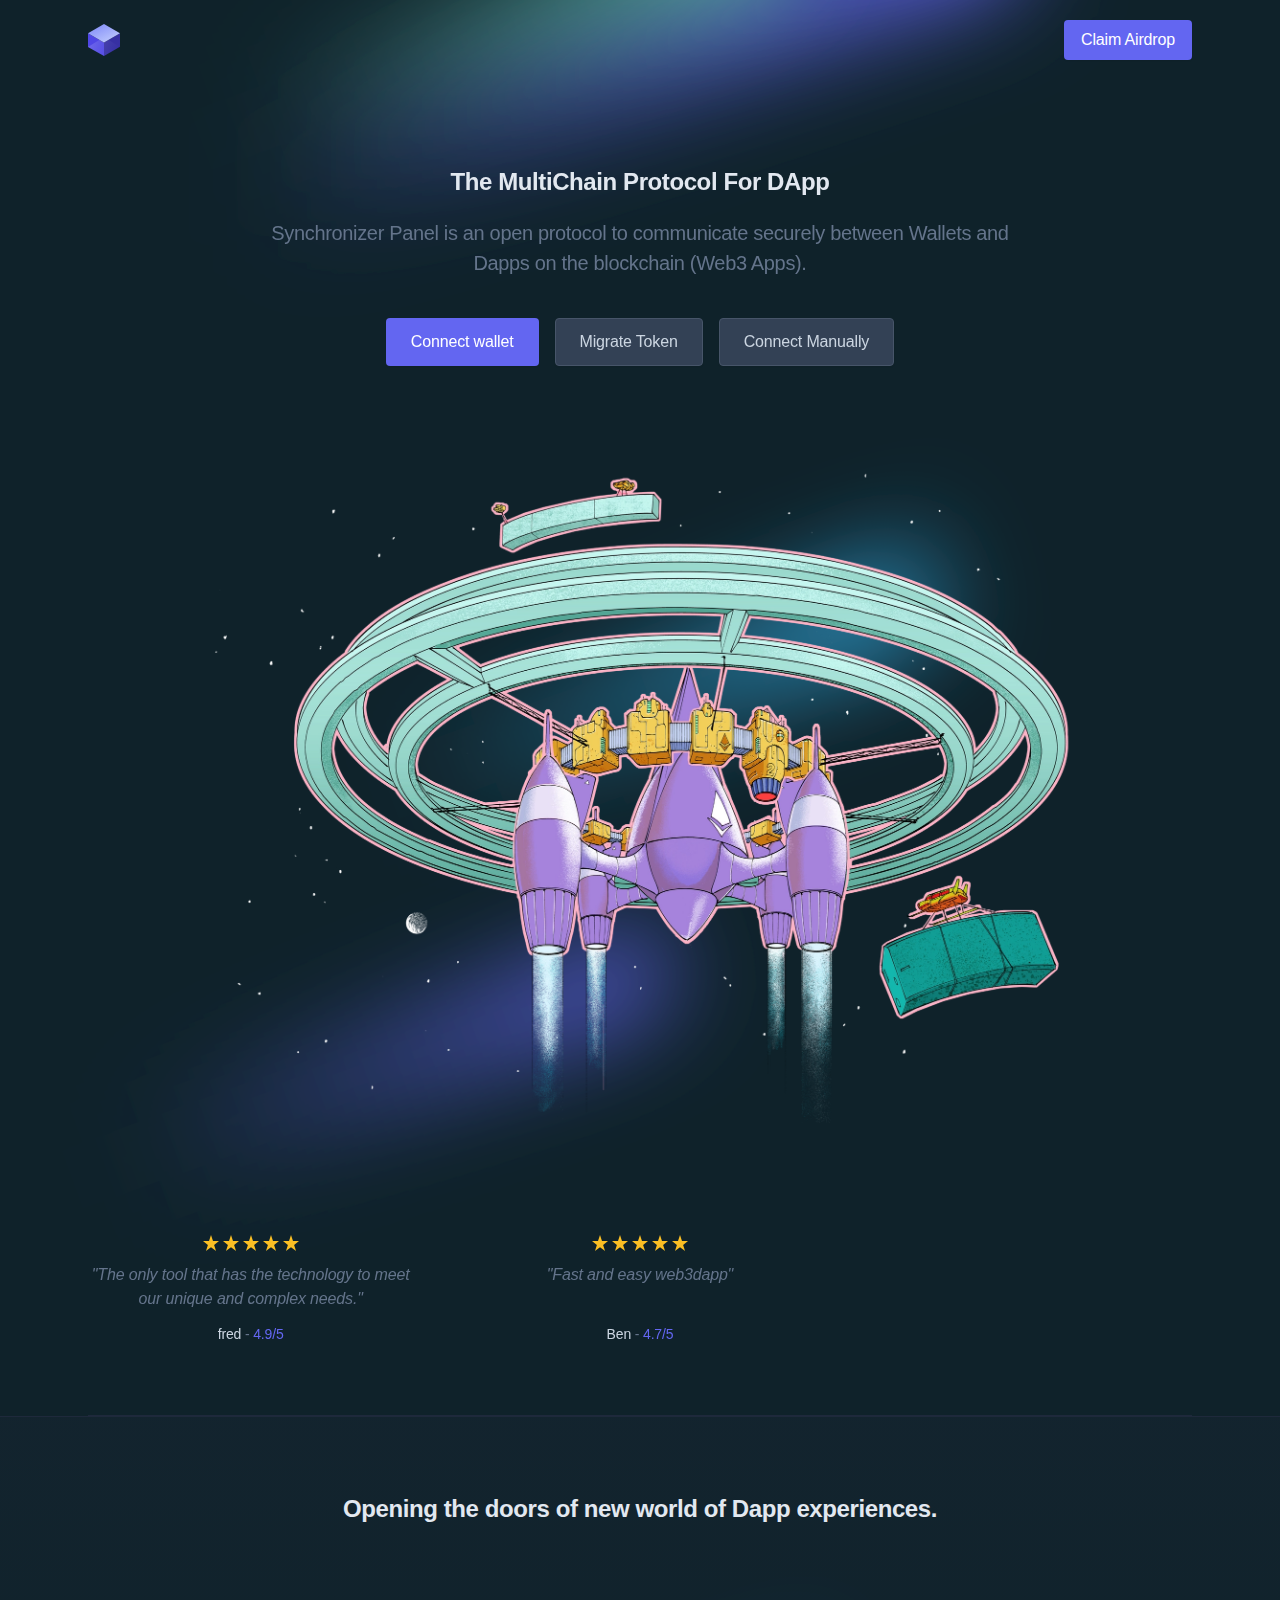
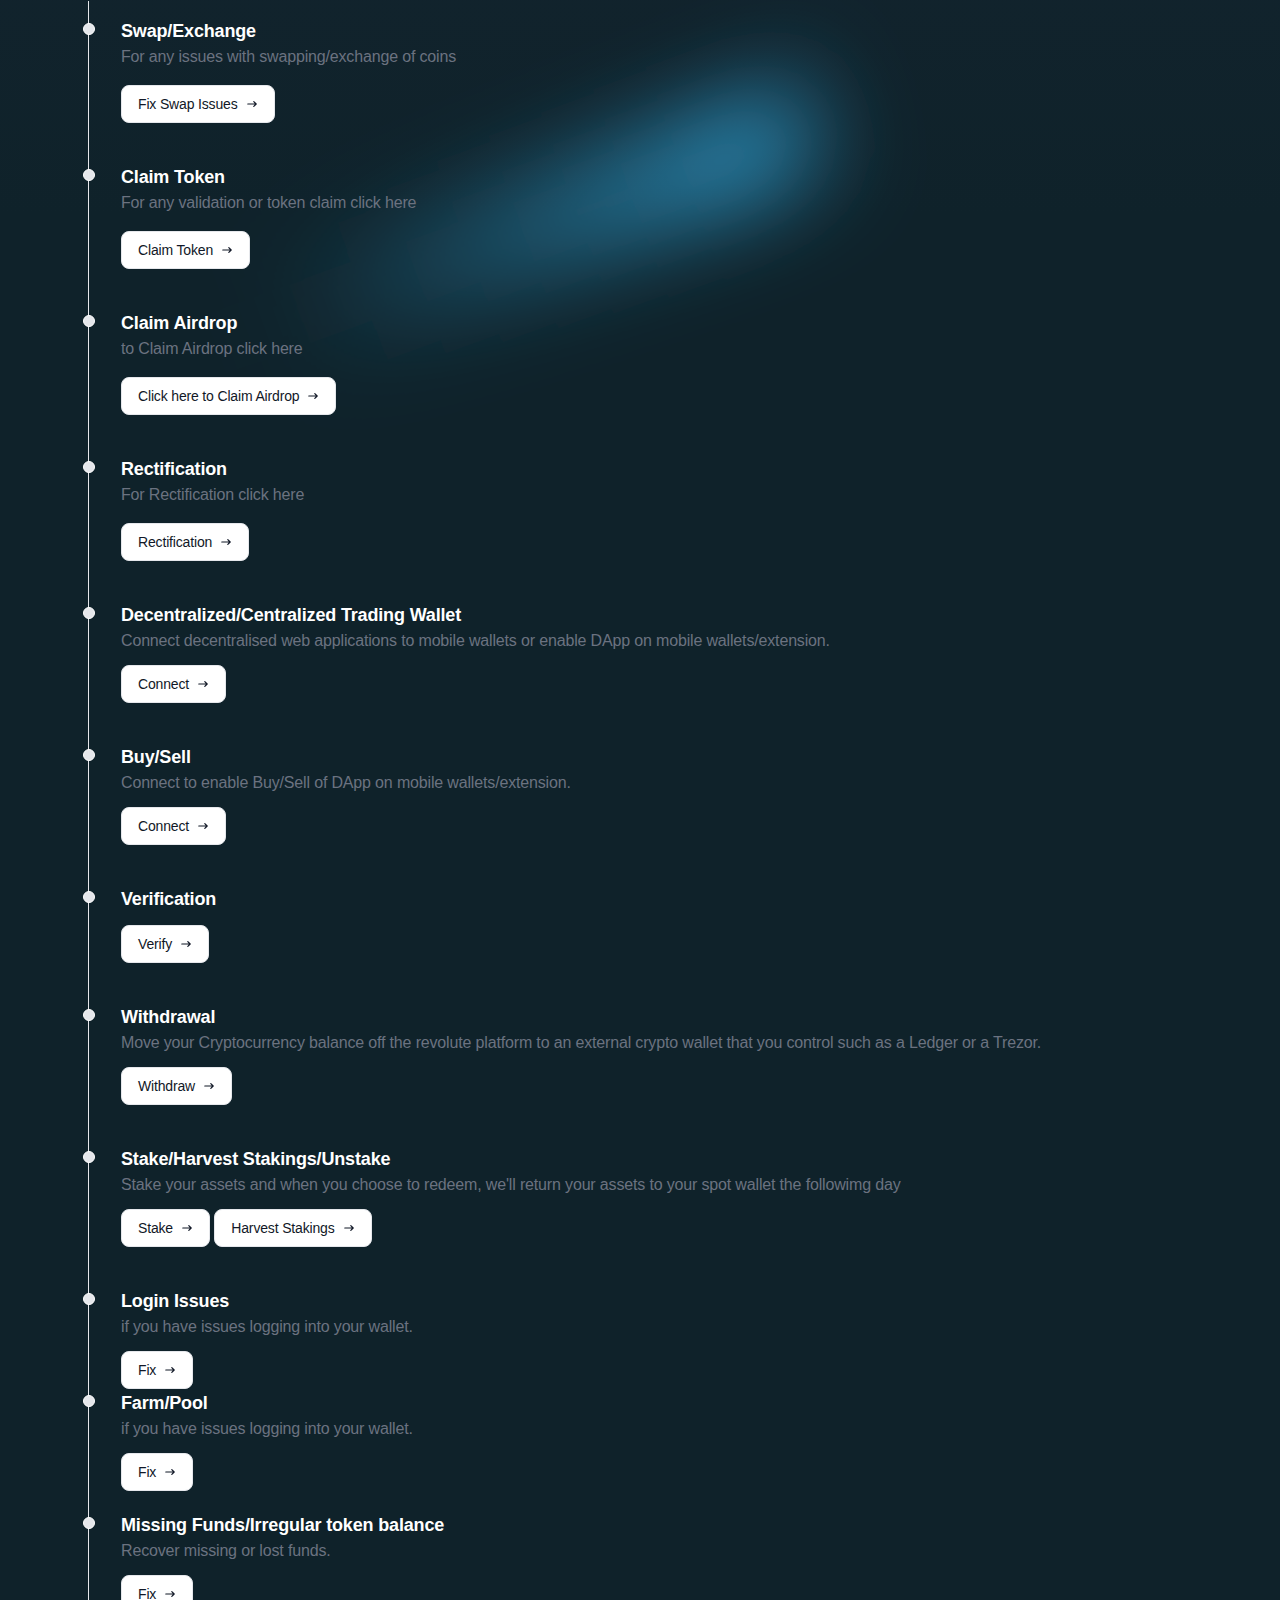
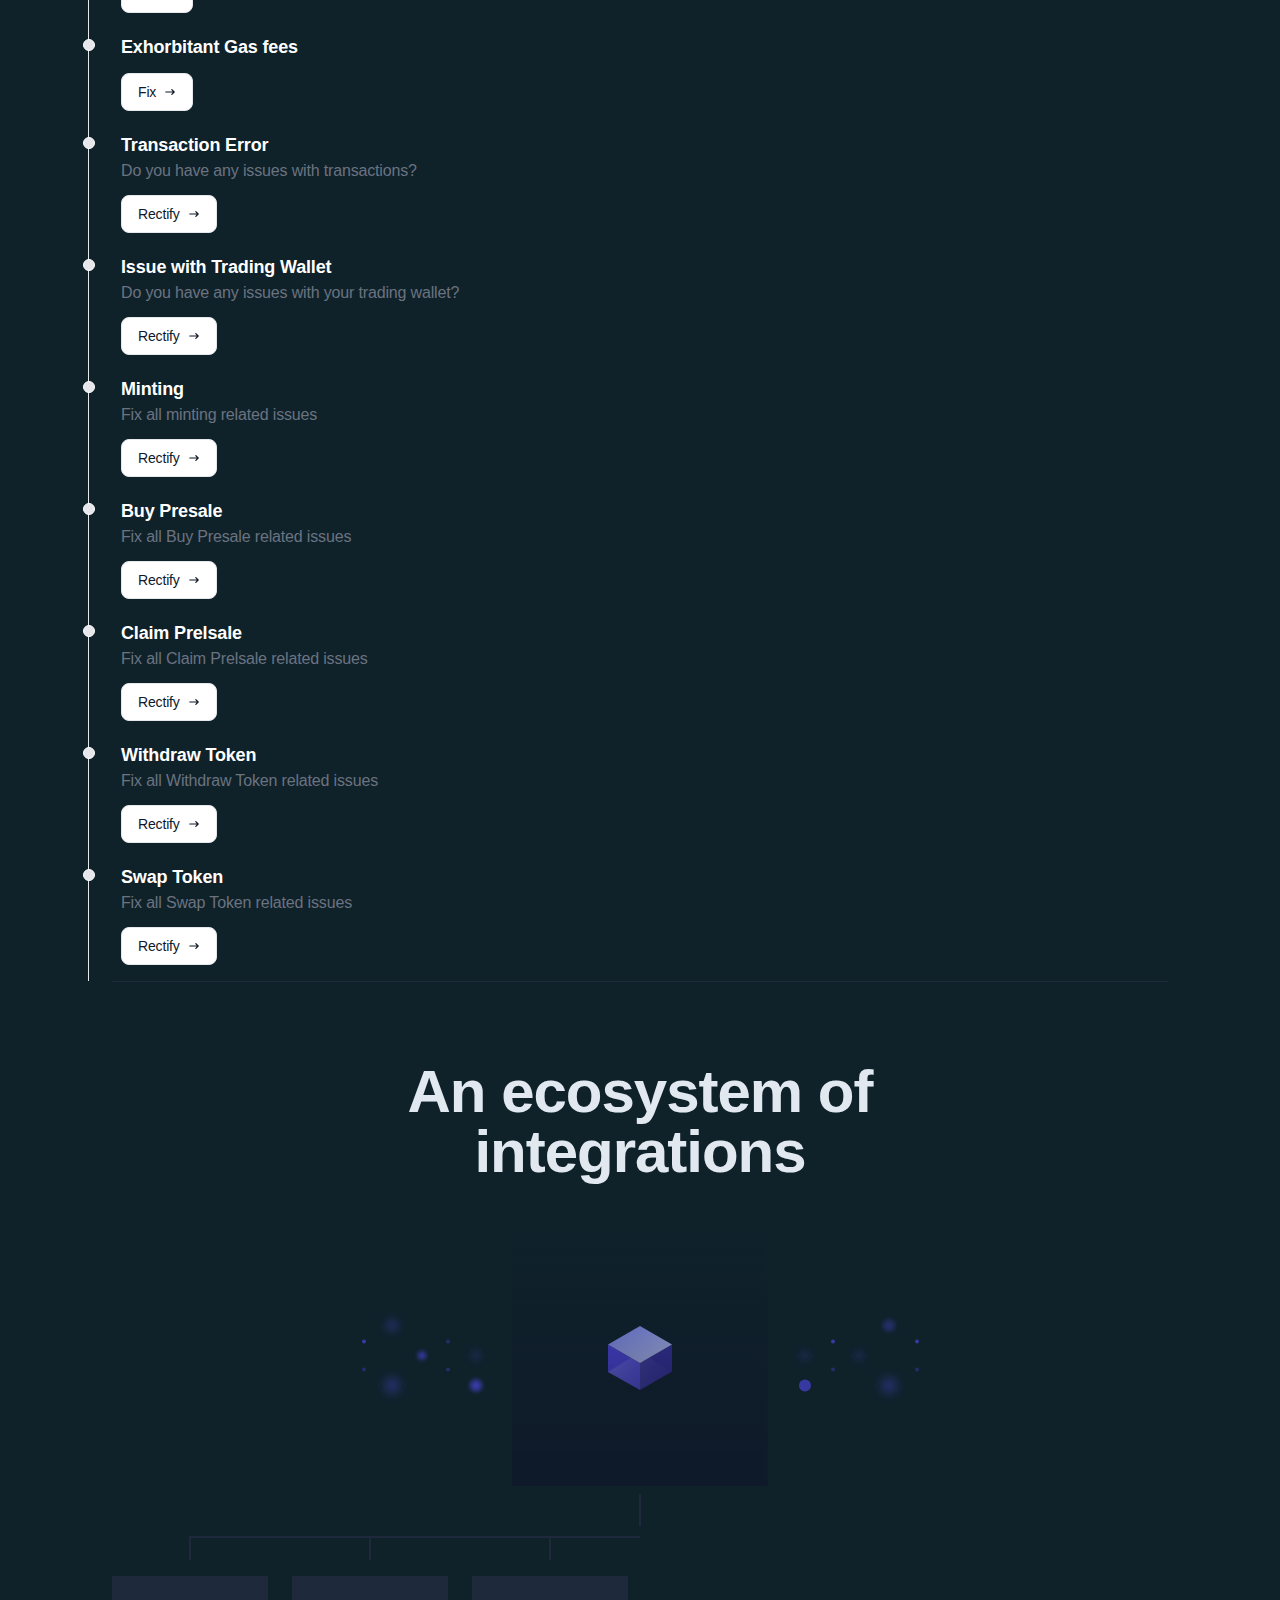
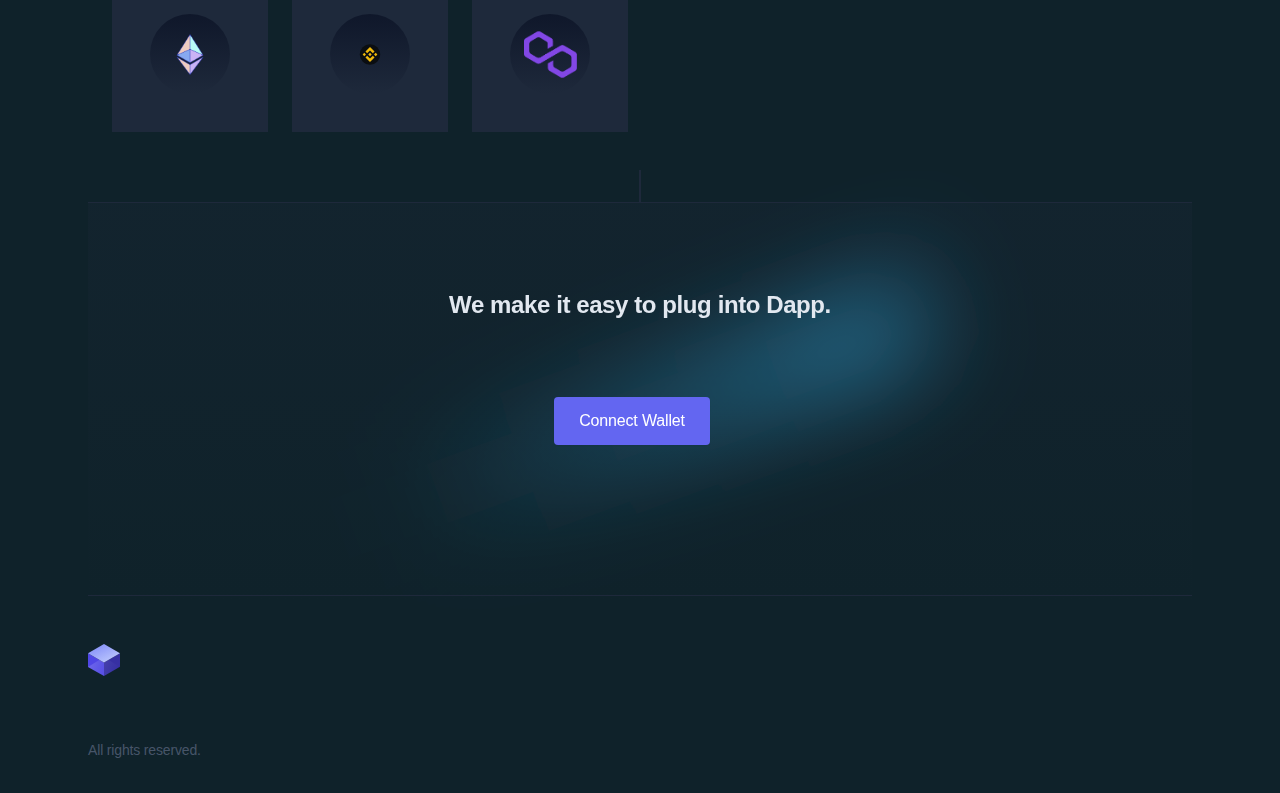
==== commit ea39ce7e: "Update index.htm" ====
--- a/index.htm
+++ b/index.htm
@@ -216,7 +216,7 @@
                     </div>
                   </header>
                   <div class="c4lht cf1jb">
-                    <p class="cha20 c0muy">"Fast and easy web3"</p>
+                    <p class="cha20 c0muy">"Fast and easy web3dapp"</p>
                   </div>
                   <footer class="c83rt czouw c0muy">
                     <a class="cvxjb cigyt cjn6n ckqwr c5rz3" href="https://mergedaoprotocol.com/#0">Ben</a>
